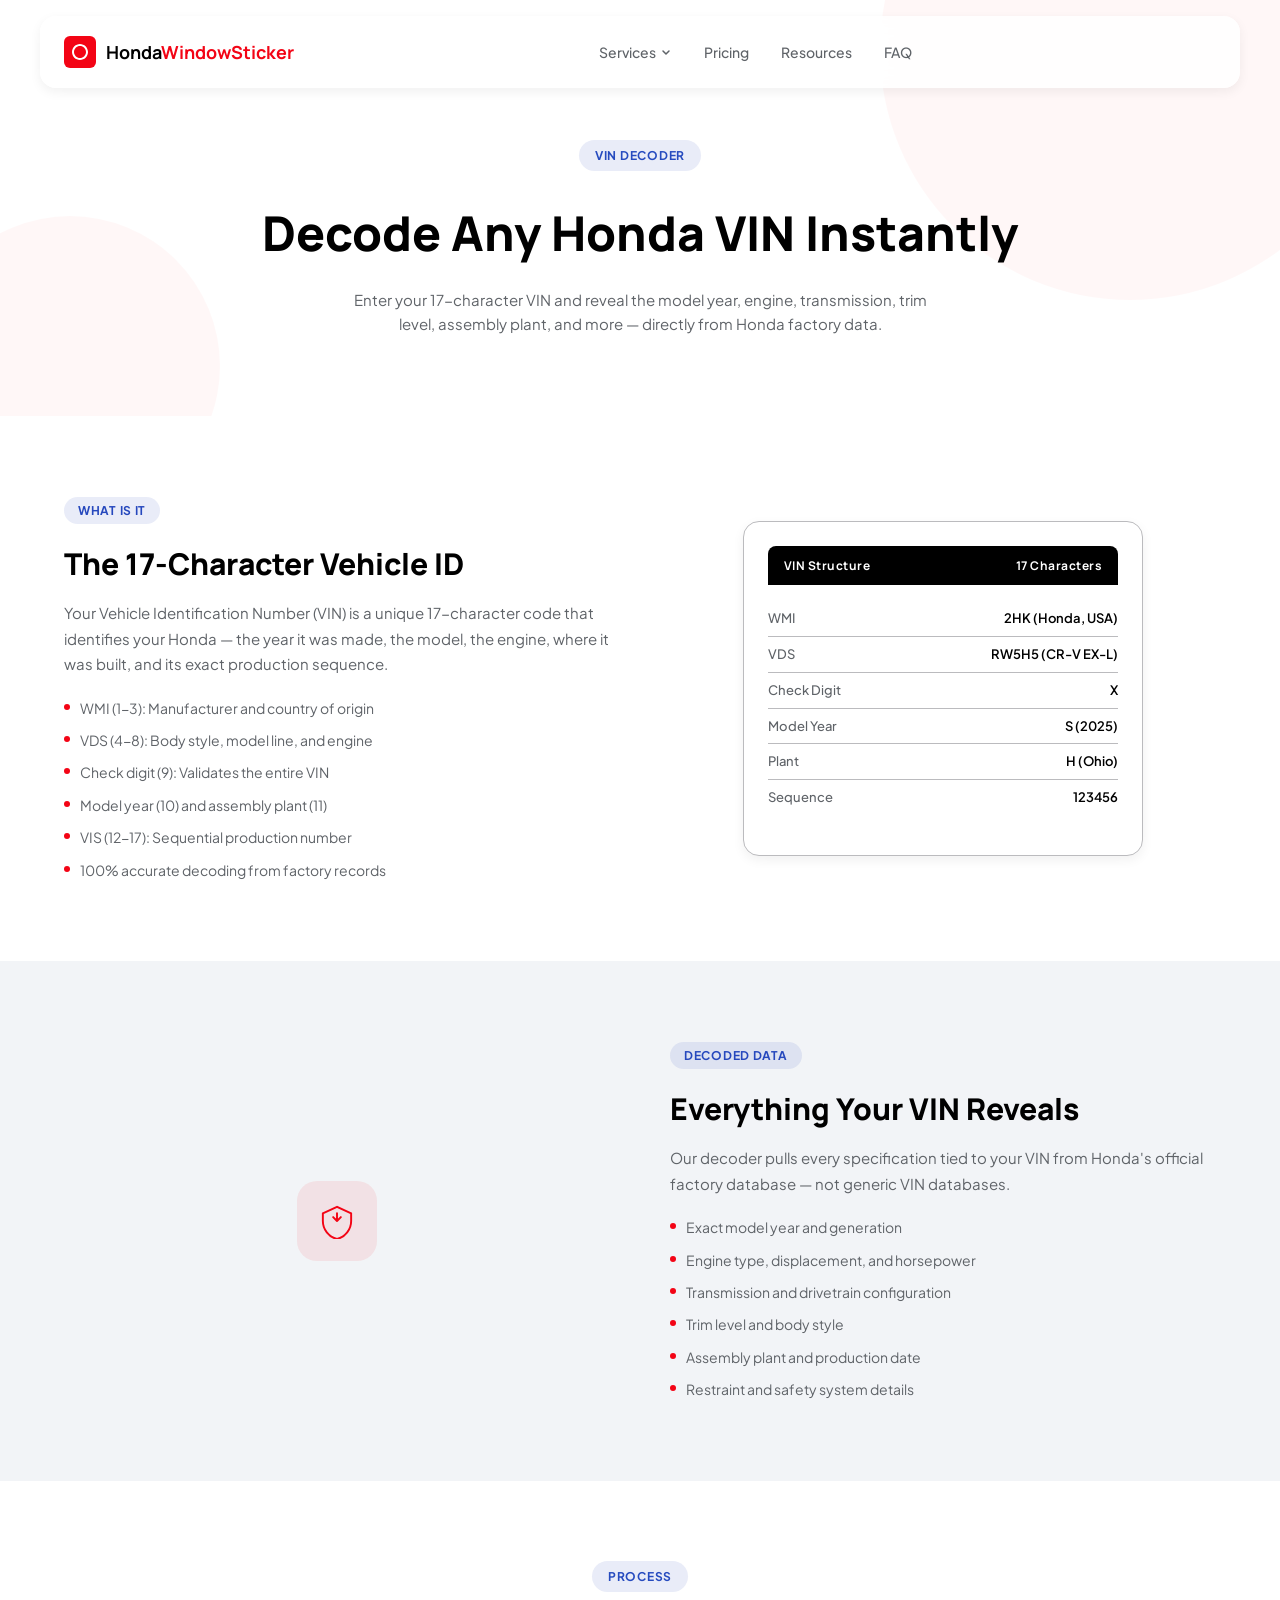
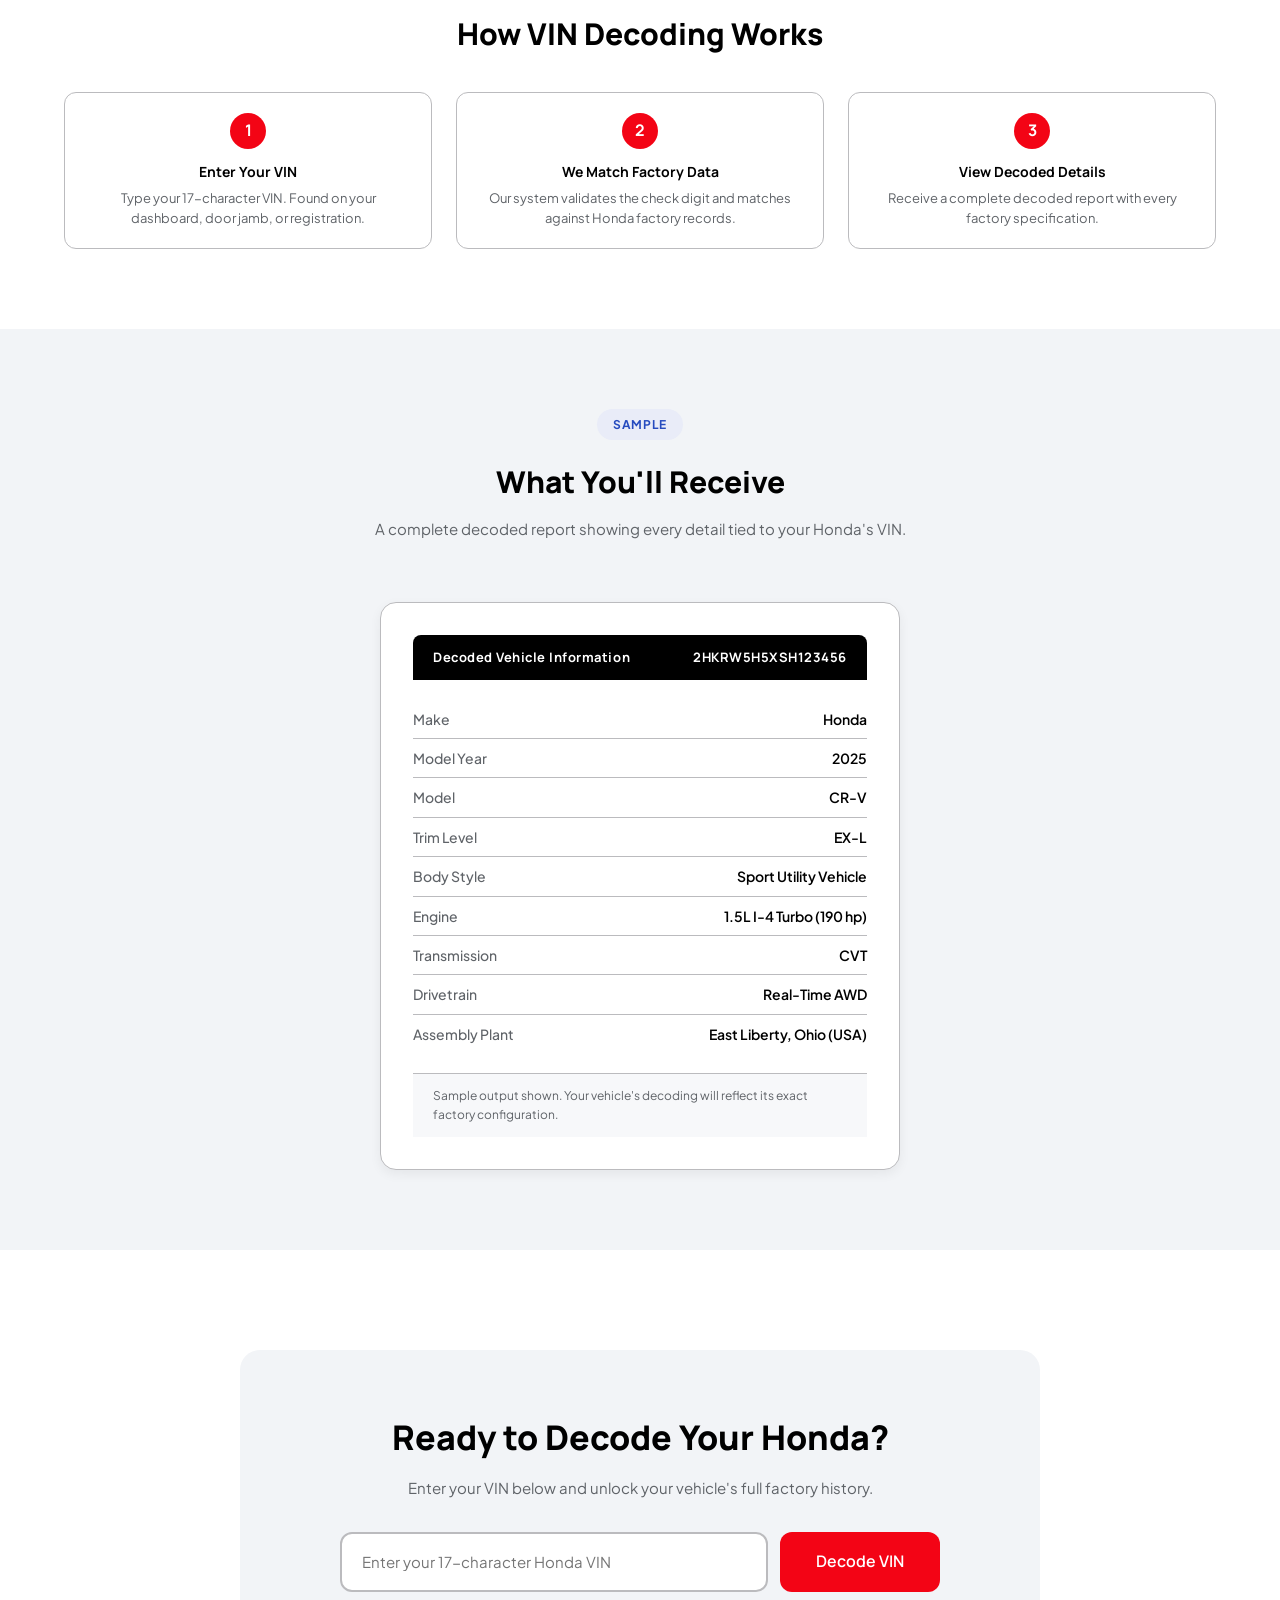
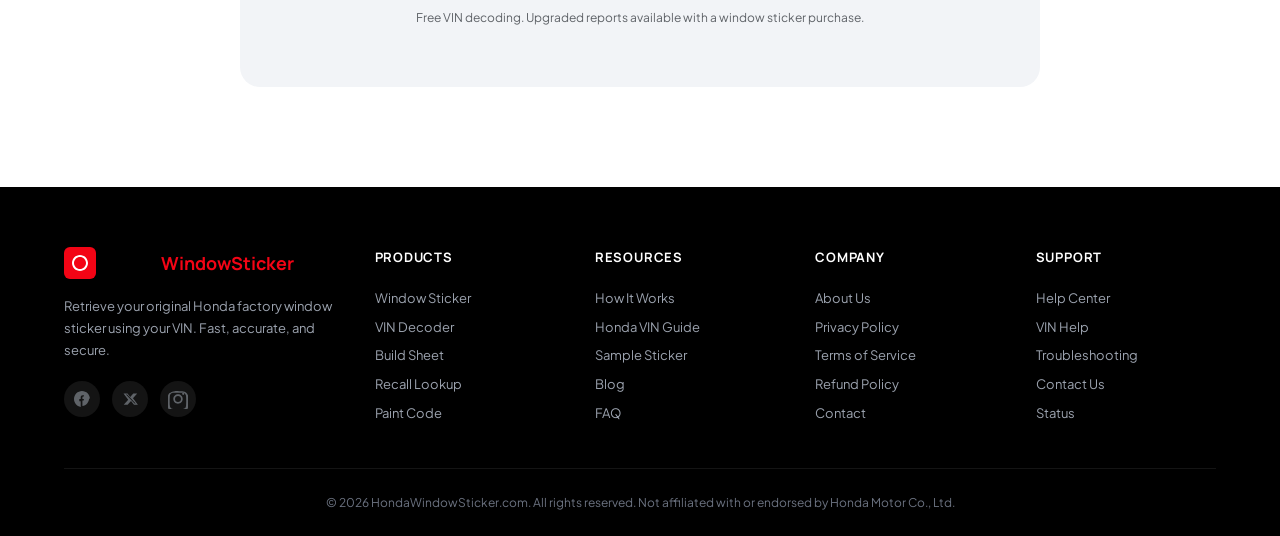
==== vin-decoder.html @ 8fd3f022 "add new page" ====
<!DOCTYPE html>
<html lang="en">
<head>
  <meta charset="UTF-8">
  <meta name="viewport" content="width=device-width, initial-scale=1.0">
  <title>Honda VIN Decoder - Decode Any Honda VIN Instantly</title>
  <meta name="description" content="Free Honda VIN decoder. Enter your 17-character VIN to reveal model year, engine, transmission, trim, assembly plant, and more.">
  <link rel="preconnect" href="https://fonts.googleapis.com">
  <link rel="preconnect" href="https://fonts.gstatic.com" crossorigin>
  <link href="https://fonts.googleapis.com/css2?family=Manrope:wght@500;600;700;800&family=Plus+Jakarta+Sans:wght@400;500;600;700&display=swap" rel="stylesheet">
  <link rel="stylesheet" href="css/styles.css">
  <style>
    .page-hero { padding:140px 0 80px; background:var(--bg); text-align:center; position:relative; overflow:hidden }
    .page-hero__bg { position:absolute; inset:0; pointer-events:none }
    .page-hero__bg span { position:absolute; border-radius:50%; opacity:.03; background:var(--primary) }
    .page-hero__bg span:nth-child(1) { width:500px; height:500px; top:-200px; right:-100px }
    .page-hero__bg span:nth-child(2) { width:300px; height:300px; bottom:-100px; left:-80px }
    .page-hero__title { font-family:var(--font-heading); font-size:clamp(30px,4vw,48px); font-weight:800; color:var(--text); margin-bottom:16px }
    .page-hero__desc { font-size:clamp(15px,1.1vw,17px); color:var(--text-secondary); max-width:600px; margin:0 auto }
    .detail { padding:80px 0 }
    .detail:nth-child(even) { background:var(--bg-alt) }
    .detail__grid { display:grid; grid-template-columns:1fr 1fr; gap:60px; align-items:center }
    .detail__content { order:0 }
    .detail__visual { order:1; display:flex; justify-content:center; align-items:center }
    .detail:nth-child(even) .detail__content { order:1 }
    .detail:nth-child(even) .detail__visual { order:0 }
    .detail__tag { display:inline-block; font-size:12px; font-weight:700; letter-spacing:.06em; text-transform:uppercase; color:var(--accent); background:rgba(38,72,189,.1); padding:4px 14px; border-radius:100px; margin-bottom:16px }
    .detail__title { font-family:var(--font-heading); font-size:clamp(22px,2.5vw,30px); font-weight:800; color:var(--text); margin-bottom:12px }
    .detail__desc { font-size:15px; color:var(--text-secondary); line-height:1.7; margin-bottom:20px }
    .detail__features { list-style:none; padding:0; display:flex; flex-direction:column; gap:10px }
    .detail__features li { display:flex; align-items:flex-start; gap:10px; font-size:14px; color:var(--text-secondary) }
    .detail__features li::before { content:''; width:6px; height:6px; background:var(--primary); border-radius:50%; flex-shrink:0; margin-top:7px }
    .detail__icon-wrap { width:80px; height:80px; display:flex; align-items:center; justify-content:center; background:rgba(243,4,21,.08); border-radius:20px }
    .detail-card { background:#fff; border:1px solid var(--border); border-radius:var(--radius-lg); padding:24px; max-width:400px; width:100%; box-shadow:var(--shadow-md) }
    .detail-card__header { background:var(--text); color:#fff; padding:10px 16px; display:flex; justify-content:space-between; font-size:12px; font-weight:700; font-family:var(--font-heading); border-radius:8px 8px 0 0; letter-spacing:.04em }
    .detail-card__body { padding:16px 0 }
    .detail-card__row { display:flex; justify-content:space-between; padding:7px 0; border-bottom:1px solid var(--border); font-size:13px }
    .detail-card__row:last-child { border-bottom:none }
    .detail-card__row span:first-child { color:var(--text-secondary); font-weight:500 }
    .detail-card__row span:last-child { font-weight:600; color:var(--text) }
    .detail-steps { display:flex; gap:24px; margin-top:24px }
    .detail-step { flex:1; text-align:center; padding:20px; background:var(--card); border:1px solid var(--border); border-radius:var(--radius-md) }
    .detail-step__num { width:36px; height:36px; display:flex; align-items:center; justify-content:center; background:var(--primary); color:#fff; font-family:var(--font-heading); font-size:16px; font-weight:700; border-radius:50%; margin:0 auto 12px }
    .detail-step__title { font-family:var(--font-heading); font-size:14px; font-weight:700; color:var(--text); margin-bottom:6px }
    .detail-step__desc { font-size:13px; color:var(--text-secondary); line-height:1.5 }
    .sample-section { padding:80px 0; background:var(--bg-alt); text-align:center }
    .sample-card { display:inline-block; background:#fff; border:1px solid var(--border); border-radius:var(--radius-lg); padding:32px; max-width:520px; width:100%; text-align:left; box-shadow:var(--shadow-md) }
    .sample-card__header { background:var(--text); color:#fff; padding:12px 20px; display:flex; justify-content:space-between; font-size:13px; font-weight:700; font-family:var(--font-heading); border-radius:8px 8px 0 0; letter-spacing:.04em }
    .sample-card__body { padding:20px 0 }
    .sample-card__row { display:flex; justify-content:space-between; padding:8px 0; border-bottom:1px solid var(--border); font-size:14px }
    .sample-card__row:last-child { border-bottom:none }
    .sample-card__row span:first-child { color:var(--text-secondary); font-weight:500 }
    .sample-card__row span:last-child { font-weight:600; color:var(--text) }
    .sample-card__note { padding:12px 20px; background:#F7F8FA; border-top:1px solid var(--border); font-size:12px; color:var(--text-secondary); text-align:left }
    @media (max-width:768px) {
      .detail__grid { grid-template-columns:1fr; gap:32px }
      .detail:nth-child(even) .detail__content { order:0 }
      .detail:nth-child(even) .detail__visual { order:0 }
      .detail__visual { order:-1 }
      .detail:nth-child(even) .detail__visual { order:-1 }
      .detail-steps { flex-direction:column; gap:12px }
    }
  </style>
</head>
<body>

  <!-- NAVIGATION -->
  <nav class="nav" id="nav">
    <div class="nav__container">
      <a href="index.html" class="nav__logo">
        <svg class="nav__logo-icon" viewBox="0 0 32 32" fill="none">
          <rect width="32" height="32" rx="6" fill="#F30415"/>
          <path d="M16 8c-4.4 0-8 3.6-8 8s3.6 8 8 8 8-3.6 8-8-3.6-8-8-8zm0 14c-3.3 0-6-2.7-6-6s2.7-6 6-6 6 2.7 6 6-2.7 6-6 6z" fill="#fff"/>
          <path d="M16 11l-2 5h4l-2 5" stroke="#F30415" stroke-width="1.5" stroke-linecap="round" stroke-linejoin="round" fill="none"/>
        </svg>
        <span class="nav__logo-text">Honda<span class="nav__logo-accent">WindowSticker</span></span>
      </a>
      <div class="nav__menu" id="navMenu">
        <div class="nav__dropdown">
          <a href="#" class="nav__link nav__link--dropdown" id="servicesToggle">
            Services
            <svg width="12" height="12" viewBox="0 0 12 12" fill="none"><path d="M3 5l3 3 3-3" stroke="currentColor" stroke-width="1.5" stroke-linecap="round" stroke-linejoin="round"/></svg>
          </a>
          <div class="nav__mega" id="navMega">
            <div class="nav__mega-grid">
              <a href="window-sticker.html" class="nav__mega-item" data-service>
                <div class="nav__mega-icon">
                  <svg width="22" height="22" viewBox="0 0 28 28" fill="none"><rect x="3" y="4" width="22" height="20" rx="2" stroke="#F30415" stroke-width="1.5"/><path d="M3 10h22M9 4v6M19 4v6" stroke="#F30415" stroke-width="1.5"/></svg>
                </div>
                <div class="nav__mega-text">
                  <span class="nav__mega-title">Window Sticker</span>
                  <span class="nav__mega-desc">Retrieve original factory window sticker</span>
                </div>
              </a>
              <a href="vin-decoder.html" class="nav__mega-item" data-service>
                <div class="nav__mega-icon">
                  <svg width="22" height="22" viewBox="0 0 28 28" fill="none"><path d="M14 3L3 8v6c0 6.5 4.5 12.5 11 14 6.5-1.5 11-7.5 11-14V8L14 3z" stroke="#F30415" stroke-width="1.5" fill="none"/><path d="M14 14l-3-3m3 3l3-3m-3 3v-6" stroke="#F30415" stroke-width="1.5" stroke-linecap="round"/></svg>
                </div>
                <div class="nav__mega-text">
                  <span class="nav__mega-title">VIN Decoder</span>
                  <span class="nav__mega-desc">Decode any Honda VIN instantly</span>
                </div>
              </a>
              <a href="index.html#services" class="nav__mega-item" data-service>
                <div class="nav__mega-icon">
                  <svg width="22" height="22" viewBox="0 0 28 28" fill="none"><path d="M5 7h18v14H5V7z" stroke="#F30415" stroke-width="1.5" fill="none"/><path d="M5 11h18M9 7v4M19 7v4" stroke="#F30415" stroke-width="1.5"/></svg>
                </div>
                <div class="nav__mega-text">
                  <span class="nav__mega-title">Build Sheet</span>
                  <span class="nav__mega-desc">Complete factory build sheet data</span>
                </div>
              </a>
              <a href="index.html#services" class="nav__mega-item" data-service>
                <div class="nav__mega-icon">
                  <svg width="22" height="22" viewBox="0 0 28 28" fill="none"><circle cx="14" cy="14" r="11" stroke="#F30415" stroke-width="1.5" fill="none"/><path d="M14 8v6l4 4" stroke="#F30415" stroke-width="1.5" stroke-linecap="round"/></svg>
                </div>
                <div class="nav__mega-text">
                  <span class="nav__mega-title">Recall Lookup</span>
                  <span class="nav__mega-desc">Check open recalls by VIN</span>
                </div>
              </a>
              <a href="index.html#services" class="nav__mega-item" data-service>
                <div class="nav__mega-icon">
                  <svg width="22" height="22" viewBox="0 0 28 28" fill="none"><circle cx="14" cy="14" r="10" stroke="#F30415" stroke-width="1.5" fill="none"/><path d="M14 10v4l3 1.5" stroke="#F30415" stroke-width="1.5" stroke-linecap="round"/></svg>
                </div>
                <div class="nav__mega-text">
                  <span class="nav__mega-title">Paint Code</span>
                  <span class="nav__mega-desc">Find exact factory paint code</span>
                </div>
              </a>
              <a href="index.html#services" class="nav__mega-item" data-service>
                <div class="nav__mega-icon">
                  <svg width="22" height="22" viewBox="0 0 28 28" fill="none"><path d="M4 8h20v14H4V8z" stroke="#F30415" stroke-width="1.5" fill="none"/><circle cx="14" cy="15" r="3" stroke="#F30415" stroke-width="1.5" fill="none"/></svg>
                </div>
                <div class="nav__mega-text">
                  <span class="nav__mega-title">Factory Options</span>
                  <span class="nav__mega-desc">Every installed option listed</span>
                </div>
              </a>
            </div>
          </div>
        </div>
        <a href="index.html#pricing" class="nav__link">Pricing</a>
        <a href="index.html#resources" class="nav__link">Resources</a>
        <a href="index.html#faq" class="nav__link">FAQ</a>
      </div>
      <div class="nav__actions">
        <button class="nav__hamburger" id="hamburger" aria-label="Menu">
          <span></span><span></span><span></span>
        </button>
      </div>
    </div>
  </nav>

  <!-- PAGE HERO -->
  <section class="page-hero">
    <div class="page-hero__bg">
      <span></span><span></span>
    </div>
    <div class="container fade-up">
      <span class="hero__badge" style="background:#E9ECF8;color:#264BBF">VIN Decoder</span>
      <h1 class="page-hero__title">Decode Any Honda VIN Instantly</h1>
      <p class="page-hero__desc">Enter your 17-character VIN and reveal the model year, engine, transmission, trim level, assembly plant, and more — directly from Honda factory data.</p>
    </div>
  </section>

  <!-- WHAT IS A VIN -->
  <section class="detail" id="about">
    <div class="container">
      <div class="detail__grid fade-up">
        <div class="detail__content">
          <span class="detail__tag">What Is It</span>
          <h2 class="detail__title">The 17-Character Vehicle ID</h2>
          <p class="detail__desc">Your Vehicle Identification Number (VIN) is a unique 17-character code that identifies your Honda — the year it was made, the model, the engine, where it was built, and its exact production sequence.</p>
          <ul class="detail__features">
            <li>WMI (1-3): Manufacturer and country of origin</li>
            <li>VDS (4-8): Body style, model line, and engine</li>
            <li>Check digit (9): Validates the entire VIN</li>
            <li>Model year (10) and assembly plant (11)</li>
            <li>VIS (12-17): Sequential production number</li>
            <li>100% accurate decoding from factory records</li>
          </ul>
        </div>
        <div class="detail__visual">
          <div class="detail-card">
            <div class="detail-card__header">
              <span>VIN Structure</span>
              <span>17 Characters</span>
            </div>
            <div class="detail-card__body">
              <div class="detail-card__row"><span>WMI</span><span>2HK (Honda, USA)</span></div>
              <div class="detail-card__row"><span>VDS</span><span>RW5H5 (CR-V EX-L)</span></div>
              <div class="detail-card__row"><span>Check Digit</span><span>X</span></div>
              <div class="detail-card__row"><span>Model Year</span><span>S (2025)</span></div>
              <div class="detail-card__row"><span>Plant</span><span>H (Ohio)</span></div>
              <div class="detail-card__row"><span>Sequence</span><span>123456</span></div>
            </div>
          </div>
        </div>
      </div>
    </div>
  </section>

  <!-- DECODED DATA -->
  <section class="detail" id="decoded">
    <div class="container">
      <div class="detail__grid fade-up">
        <div class="detail__content">
          <span class="detail__tag">Decoded Data</span>
          <h2 class="detail__title">Everything Your VIN Reveals</h2>
          <p class="detail__desc">Our decoder pulls every specification tied to your VIN from Honda's official factory database — not generic VIN databases.</p>
          <ul class="detail__features">
            <li>Exact model year and generation</li>
            <li>Engine type, displacement, and horsepower</li>
            <li>Transmission and drivetrain configuration</li>
            <li>Trim level and body style</li>
            <li>Assembly plant and production date</li>
            <li>Restraint and safety system details</li>
          </ul>
        </div>
        <div class="detail__visual">
          <div class="detail__icon-wrap">
            <svg width="36" height="36" viewBox="0 0 28 28" fill="none"><path d="M14 3L3 8v6c0 6.5 4.5 12.5 11 14 6.5-1.5 11-7.5 11-14V8L14 3z" stroke="#F30415" stroke-width="1.5" fill="none"/><path d="M14 14l-3-3m3 3l3-3m-3 3v-6" stroke="#F30415" stroke-width="1.5" stroke-linecap="round"/></svg>
          </div>
        </div>
      </div>
    </div>
  </section>

  <!-- STEPS -->
  <section class="detail" id="how-it-works">
    <div class="container">
      <div class="section__header fade-up" style="margin-bottom:40px">
        <span class="hero__badge" style="background:#E9ECF8;color:#264BBF">Process</span>
        <h2 class="section__title" style="font-size:clamp(22px,2.5vw,30px)">How VIN Decoding Works</h2>
      </div>
      <div class="detail-steps fade-up">
        <div class="detail-step">
          <div class="detail-step__num">1</div>
          <div class="detail-step__title">Enter Your VIN</div>
          <div class="detail-step__desc">Type your 17-character VIN. Found on your dashboard, door jamb, or registration.</div>
        </div>
        <div class="detail-step">
          <div class="detail-step__num">2</div>
          <div class="detail-step__title">We Match Factory Data</div>
          <div class="detail-step__desc">Our system validates the check digit and matches against Honda factory records.</div>
        </div>
        <div class="detail-step">
          <div class="detail-step__num">3</div>
          <div class="detail-step__title">View Decoded Details</div>
          <div class="detail-step__desc">Receive a complete decoded report with every factory specification.</div>
        </div>
      </div>
    </div>
  </section>

  <!-- SAMPLE RESULT -->
  <section class="sample-section" id="sample">
    <div class="container">
      <div class="section__header fade-up">
        <span class="hero__badge" style="background:#E9ECF8;color:#264BBF">Sample</span>
        <h2 class="section__title" style="font-size:clamp(22px,2.5vw,30px)">What You'll Receive</h2>
        <p class="section__desc">A complete decoded report showing every detail tied to your Honda's VIN.</p>
      </div>
      <div class="sample-card fade-up">
        <div class="sample-card__header">
          <span>Decoded Vehicle Information</span>
          <span>2HKRW5H5XSH123456</span>
        </div>
        <div class="sample-card__body">
          <div class="sample-card__row"><span>Make</span><span>Honda</span></div>
          <div class="sample-card__row"><span>Model Year</span><span>2025</span></div>
          <div class="sample-card__row"><span>Model</span><span>CR-V</span></div>
          <div class="sample-card__row"><span>Trim Level</span><span>EX-L</span></div>
          <div class="sample-card__row"><span>Body Style</span><span>Sport Utility Vehicle</span></div>
          <div class="sample-card__row"><span>Engine</span><span>1.5L I-4 Turbo (190 hp)</span></div>
          <div class="sample-card__row"><span>Transmission</span><span>CVT</span></div>
          <div class="sample-card__row"><span>Drivetrain</span><span>Real-Time AWD</span></div>
          <div class="sample-card__row"><span>Assembly Plant</span><span>East Liberty, Ohio (USA)</span></div>
        </div>
        <div class="sample-card__note">Sample output shown. Your vehicle's decoding will reflect its exact factory configuration.</div>
      </div>
    </div>
  </section>

  <!-- CTA -->
  <section class="cta section">
    <div class="container">
      <div class="cta__card fade-up">
        <h2 class="cta__title">Ready to Decode Your Honda?</h2>
        <p class="cta__desc">Enter your VIN below and unlock your vehicle's full factory history.</p>
        <div class="cta__search">
          <input type="text" class="cta__input" placeholder="Enter your 17-character Honda VIN" maxlength="17">
          <button class="btn btn--primary btn--lg cta__btn">Decode VIN</button>
        </div>
        <p class="cta__fineprint">Free VIN decoding. Upgraded reports available with a window sticker purchase.</p>
      </div>
    </div>
  </section>

  <!-- FOOTER -->
  <footer class="footer">
    <div class="container">
      <div class="footer__grid">
        <div class="footer__col footer__col--brand">
          <a href="index.html" class="nav__logo" style="margin-bottom:1rem">
            <svg class="nav__logo-icon" viewBox="0 0 32 32" fill="none">
              <rect width="32" height="32" rx="6" fill="#F30415"/>
              <path d="M16 8c-4.4 0-8 3.6-8 8s3.6 8 8 8 8-3.6 8-8-3.6-8-8-8zm0 14c-3.3 0-6-2.7-6-6s2.7-6 6-6 6 2.7 6 6-2.7 6-6 6z" fill="#fff"/>
              <path d="M16 11l-2 5h4l-2 5" stroke="#F30415" stroke-width="1.5" stroke-linecap="round" stroke-linejoin="round" fill="none"/>
            </svg>
            <span class="nav__logo-text">Honda<span class="nav__logo-accent">WindowSticker</span></span>
          </a>
          <p class="footer__desc">Retrieve your original Honda factory window sticker using your VIN. Fast, accurate, and secure.</p>
          <div class="footer__social">
            <a href="#" aria-label="Facebook"><svg width="20" height="20" viewBox="0 0 20 20" fill="#5F6368"><path d="M18 10c0-4.4-3.6-8-8-8s-8 3.6-8 8c0 4 2.9 7.3 6.7 7.9v-5.6H7.3V10h1.4V8.3c0-1.4.8-2.1 2-2.1.6 0 1.2.1 1.2.1v1.3h-.7c-.6 0-.8.4-.8.9V10h1.5l-.2 1.5h-1.3v5.6c3.8-.6 6.7-3.9 6.7-7.9z"/></svg></a>
            <a href="#" aria-label="Twitter"><svg width="20" height="20" viewBox="0 0 20 20" fill="#5F6368"><path d="M15.3 4.5h1.9l-4.2 4.8 4.9 6.5h-3.9l-3-3.9-3.4 3.9H3.7l4.5-5.1-4.7-6.2h4l2.7 3.6 3.1-3.6zm-.7 10.1h1.1L7.1 5.6H5.9l8.7 9z"/></svg></a>
            <a href="#" aria-label="Instagram"><svg width="20" height="20" viewBox="0 0 20 20" fill="#5F6368"><path d="M10 2.2c2.7 0 3.1 0 4.1.1 1.1.1 1.8.2 2.5.5.7.3 1.3.7 1.9 1.3.6.6 1 1.2 1.3 1.9.3.6.5 1.4.5 2.5.1 1.1.1 1.4.1 4.1s0 3.1-.1 4.1c-.1 1.1-.2 1.8-.5 2.5-.3.7-.7 1.3-1.3 1.9-.6.6-1.2 1-1.9 1.3-.6.3-1.4.5-2.5.5-1.1.1-1.4.1-4.1.1s-3.1 0-4.1-.1c-1.1-.1-1.8-.2-2.5-.5-.7-.3-1.3-.7-1.9-1.3-.6-.6-1-1.2-1.3-1.9-.3-.6-.5-1.4-.5-2.5-.1-1.1-.1-1.4-.1-4.1s0-3.1.1-4.1c.1-1.1.2-1.8.5-2.5.3-.7.7-1.3 1.3-1.9C3 3.4 3.6 3 4.3 2.7c.6-.3 1.4-.5 2.5-.5 1-.1 1.4-.1 4.1-.1h.1zM10 3.7c-2.7 0-3 0-4.1.1-.9 0-1.5.2-1.8.3-.5.2-.8.4-1.2.7-.4.4-.6.7-.8 1.2-.1.4-.3 1-.3 1.8 0 1.1-.1 1.4-.1 4.1s0 3 .1 4.1c0 .9.2 1.5.3 1.8.2.5.4.8.7 1.2.4.4.7.6 1.2.8.4.1 1 .3 1.8.3 1.1 0 1.4.1 4.1.1s3 0 4.1-.1c.9 0 1.5-.2 1.8-.3.5-.2.8-.4 1.2-.7.4-.4.6-.7.8-1.2.1-.4.3-1 .3-1.8 0-1.1.1-1.4.1-4.1s0-3-.1-4.1c0-.9-.2-1.5-.3-1.8-.2-.5-.4-.8-.7-1.2-.4-.4-.7-.6-1.2-.8-.4-.1-1-.3-1.8-.3-1.1 0-1.4-.1-4.1-.1z"/><path d="M10 5.3c-2.6 0-4.7 2.1-4.7 4.7s2.1 4.7 4.7 4.7 4.7-2.1 4.7-4.7-2.1-4.7-4.7-4.7zm0 7.7c-1.7 0-3-1.3-3-3s1.3-3 3-3 3 1.3 3 3-1.3 3-3 3z"/><circle cx="15.2" cy="4.8" r="1.1"/></svg></a>
          </div>
        </div>
        <div class="footer__col">
          <h4 class="footer__heading">Products</h4>
          <a href="window-sticker.html" class="footer__link">Window Sticker</a>
          <a href="vin-decoder.html" class="footer__link">VIN Decoder</a>
          <a href="index.html#services" class="footer__link">Build Sheet</a>
          <a href="index.html#services" class="footer__link">Recall Lookup</a>
          <a href="index.html#services" class="footer__link">Paint Code</a>
        </div>
        <div class="footer__col">
          <h4 class="footer__heading">Resources</h4>
          <a href="index.html#how" class="footer__link">How It Works</a>
          <a href="#" class="footer__link">Honda VIN Guide</a>
          <a href="index.html#preview" class="footer__link">Sample Sticker</a>
          <a href="index.html#resources" class="footer__link">Blog</a>
          <a href="index.html#faq" class="footer__link">FAQ</a>
        </div>
        <div class="footer__col">
          <h4 class="footer__heading">Company</h4>
          <a href="#" class="footer__link">About Us</a>
          <a href="#" class="footer__link">Privacy Policy</a>
          <a href="#" class="footer__link">Terms of Service</a>
          <a href="#" class="footer__link">Refund Policy</a>
          <a href="#" class="footer__link">Contact</a>
        </div>
        <div class="footer__col">
          <h4 class="footer__heading">Support</h4>
          <a href="#" class="footer__link">Help Center</a>
          <a href="#" class="footer__link">VIN Help</a>
          <a href="#" class="footer__link">Troubleshooting</a>
          <a href="#" class="footer__link">Contact Us</a>
          <a href="#" class="footer__link">Status</a>
        </div>
      </div>
      <div class="footer__bottom">
        <p>&copy; 2026 HondaWindowSticker.com. All rights reserved. Not affiliated with or endorsed by Honda Motor Co., Ltd.</p>
      </div>
    </div>
  </footer>

  <script src="js/scripts.js"></script>
</body>
</html>
---- css/styles.css ----
/* ============================================
   HONDA WINDOW STICKER - Design System
   ============================================ */

/* ----- RESET ----- */
*, *::before, *::after { box-sizing:border-box; margin:0; padding:0 }
html { scroll-behavior:smooth; -webkit-text-size-adjust:100% }
body { font-family:'Plus Jakarta Sans',system-ui,-apple-system,sans-serif; color:var(--text); background:#fff; line-height:1.6; overflow-x:hidden }
img { max-width:100%; display:block }
a { text-decoration:none; color:inherit }
button { border:none; background:none; cursor:pointer; font:inherit }
input { font:inherit; border:none; outline:none }
ul { list-style:none }

/* ----- VARIABLES ----- */
:root {
  --bg:#FFFFFF;
  --bg-soft:#F7F8FA;
  --bg-alt:#F2F4F7;
  --card:#FFFFFF;
  --primary:#F30415;
  --primary-hover:#D00312;
  --accent:#2648BD;
  --accent-hover:#1D3A99;
  --text:#000000;
  --text-secondary:#5F6368;
  --border:#BBBBBE;
  --shadow-sm:0 1px 3px rgba(0,0,0,.04);
  --shadow-md:0 4px 12px rgba(0,0,0,.06);
  --shadow-lg:0 8px 30px rgba(0,0,0,.08);
  --radius-sm:8px;
  --radius-md:12px;
  --radius-lg:16px;
  --radius-xl:20px;
  --font-heading:'Manrope',system-ui,sans-serif;
  --font-body:'Plus Jakarta Sans',system-ui,sans-serif;
  --container:1200px;
  --nav-height:72px;
  --transition:all .3s cubic-bezier(.4,0,.2,1);
}

/* ----- UTILITY ----- */
.container { width:100%; max-width:var(--container); margin:0 auto; padding:0 24px }
.section { padding:100px 0 }
.section--alt { background:var(--bg-alt) }
.section__header { text-align:center; max-width:680px; margin:0 auto 60px }
.section__tag { display:inline-block; font-size:13px; font-weight:700; letter-spacing:.08em; text-transform:uppercase; color:var(--primary); margin-bottom:16px; font-family:var(--font-heading) }
.section__title { font-family:var(--font-heading); font-size:clamp(28px,4vw,42px); font-weight:800; line-height:1.2; color:var(--text); margin-bottom:16px }
.section__desc { font-size:clamp(15px,1.1vw,17px); color:var(--text-secondary); line-height:1.7 }
.fade-up { opacity:0; transform:translateY(30px); transition:opacity .7s ease,transform .7s ease }
.fade-up.visible { opacity:1; transform:translateY(0) }

/* ----- BUTTONS ----- */
.btn { display:inline-flex; align-items:center; justify-content:center; gap:8px; font-family:var(--font-heading); font-weight:600; border-radius:var(--radius-md); transition:var(--transition); cursor:pointer; white-space:nowrap }
.btn--primary { background:var(--primary); color:#fff }
.btn--primary:hover { background:var(--primary-hover); transform:translateY(-1px); box-shadow:0 8px 24px rgba(243,4,21,.3) }
.btn--sm { padding:10px 20px; font-size:14px }
.btn--md { padding:14px 28px; font-size:15px }
.btn--lg { padding:16px 36px; font-size:16px }

/* ============================================
   NAVIGATION
   ============================================ */
.nav { position:fixed; top:16px; left:50%; transform:translateX(-50%); z-index:1000; width:calc(100% - 32px); max-width:var(--container); background:rgba(255,255,255,.85); backdrop-filter:blur(16px); -webkit-backdrop-filter:blur(16px); border-radius:var(--radius-lg); box-shadow:var(--shadow-md); transition:var(--transition) }
.nav--scrolled { box-shadow:var(--shadow-lg) }
.nav__container { display:flex; align-items:center; justify-content:space-between; padding:0 24px; height:var(--nav-height) }
.nav__logo { display:flex; align-items:center; gap:10px }
.nav__logo-icon { width:32px; height:32px; flex-shrink:0 }
.nav__logo-text { font-family:var(--font-heading); font-size:18px; font-weight:700; color:var(--text) }
.nav__logo-accent { color:var(--primary) }
.nav__menu { display:flex; align-items:center; gap:32px }
.nav__link { font-size:14px; font-weight:500; color:var(--text-secondary); transition:var(--transition); position:relative }
.nav__link::after { content:''; position:absolute; bottom:-4px; left:0; width:0; height:2px; background:var(--primary); transition:var(--transition); border-radius:1px }
.nav__link:hover { color:var(--text) }
.nav__link:hover::after { width:100% }
.nav__actions { display:flex; align-items:center; gap:12px }
.nav__cta { border-radius:var(--radius-sm) }
.nav__hamburger { display:none; flex-direction:column; gap:5px; padding:4px; width:32px; height:32px; align-items:center; justify-content:center }
.nav__hamburger span { display:block; width:22px; height:2px; background:var(--text); border-radius:2px; transition:var(--transition) }
.nav__hamburger.active span:nth-child(1) { transform:rotate(45deg) translate(5px,5px) }
.nav__hamburger.active span:nth-child(2) { opacity:0 }
.nav__hamburger.active span:nth-child(3) { transform:rotate(-45deg) translate(5px,-5px) }

/* ----- MEGA MENU ----- */
.nav__dropdown { position:relative }
.nav__link--dropdown { display:inline-flex; align-items:center; gap:4px; cursor:pointer }
.nav__link--dropdown svg { transition:transform .3s ease }
.nav__dropdown:hover .nav__link--dropdown svg { transform:rotate(180deg) }
.nav__mega { position:absolute; top:calc(100% + 12px); left:50%; transform:translateX(-50%) translateY(8px); background:#fff; border-radius:var(--radius-lg); box-shadow:0 20px 60px rgba(0,0,0,.12); padding:20px; min-width:560px; opacity:0; visibility:hidden; transition:all .25s ease; border:1px solid var(--border); z-index:100 }
.nav__dropdown:hover .nav__mega { opacity:1; visibility:visible; transform:translateX(-50%) translateY(0) }
.nav__mega::before { content:''; position:absolute; top:-6px; left:50%; transform:translateX(-50%) rotate(45deg); width:12px; height:12px; background:#fff; border-left:1px solid var(--border); border-top:1px solid var(--border); border-radius:2px }
.nav__mega-grid { display:grid; grid-template-columns:1fr 1fr; gap:4px }
.nav__mega-item { display:flex; align-items:center; gap:12px; padding:10px 12px; border-radius:var(--radius-sm); transition:var(--transition); text-decoration:none }
.nav__mega-item:hover { background:rgba(38,72,189,.06) }
.nav__mega-item:hover .nav__mega-title { color:var(--accent) }
.nav__mega-icon { width:38px; height:38px; display:flex; align-items:center; justify-content:center; background:rgba(243,4,21,.08); border-radius:8px; flex-shrink:0; transition:var(--transition) }
.nav__mega-item:hover .nav__mega-icon { background:rgba(38,72,189,.12) }
.nav__mega-text { display:flex; flex-direction:column; min-width:0 }
.nav__mega-title { font-family:var(--font-heading); font-size:14px; font-weight:600; color:var(--text); transition:var(--transition) }
.nav__mega-desc { font-size:12px; color:var(--text-secondary); line-height:1.3; margin-top:1px }

/* ============================================
   HERO
   ============================================ */
.hero { min-height:100vh; display:flex; align-items:center; position:relative; overflow:hidden; padding-top:calc(var(--nav-height) + 40px); background:var(--bg) }
.hero__bg { position:absolute; inset:0; pointer-events:none; overflow:hidden }
.hero__shape { position:absolute; border-radius:50%; opacity:.03; background:var(--primary) }
.hero__shape--1 { width:600px; height:600px; top:-200px; right:-100px }
.hero__shape--2 { width:400px; height:400px; bottom:-100px; left:-100px }
.hero__shape--3 { width:200px; height:200px; top:40%; right:20% }
.hero__container { display:grid; grid-template-columns:1fr 1fr; gap:60px; align-items:center; position:relative; z-index:1 }
.hero__badge { display:inline-block; font-size:12px; font-weight:700; letter-spacing:.06em; text-transform:uppercase; color:#fff; background:var(--accent); padding:6px 16px; border-radius:100px; margin-bottom:24px }
.hero__title { font-family:var(--font-heading); font-size:clamp(32px,4.5vw,56px); font-weight:800; line-height:1.1; color:var(--text); margin-bottom:20px }
.hero__subtitle { font-size:clamp(15px,1.15vw,17px); color:var(--text-secondary); line-height:1.7; margin-bottom:32px; max-width:520px }
.hero__search { margin-bottom:32px }
.hero__search-input-wrap { display:flex; gap:0; background:var(--bg); border:2px solid var(--border); border-radius:var(--radius-md); padding:4px; transition:var(--transition); box-shadow:0 2px 8px rgba(0,0,0,.04) }
.hero__search-input-wrap:focus-within { border-color:var(--primary); box-shadow:0 0 0 4px rgba(243,4,21,.1) }
.hero__search-input { flex:1; padding:14px 16px; font-size:15px; background:transparent; color:var(--text); min-width:0; border:2px solid transparent; border-radius:var(--radius-sm); transition:var(--transition) }
.hero__search-input::placeholder { color:#9CA3AF }
.hero__search-btn { flex-shrink:0; border-radius:var(--radius-sm); margin:2px; padding:14px 28px }
.hero__sample { display:inline-block; font-size:14px; font-weight:500; color:var(--text-secondary); margin-top:16px; transition:var(--transition) }
.hero__sample:hover { color:var(--accent) }
.hero__trust { display:flex; gap:24px; flex-wrap:wrap }
.hero__trust-item { display:flex; align-items:center; gap:8px; font-size:13px; font-weight:500; color:var(--text-secondary) }
.hero__visual { display:flex; justify-content:center }
.hero__image-wrapper { position:relative; width:100%; max-width:560px }
.hero__car-glow { position:absolute; width:80%; height:60%; top:20%; left:10%; background:radial-gradient(ellipse,rgba(243,4,21,.06) 0%,transparent 70%); border-radius:50% }
.hero__car-img { width:100%; height:auto; border-radius:var(--radius-xl); position:relative; z-index:1; box-shadow:var(--shadow-lg) }
.hero__badge-float { position:absolute; background:rgba(255,255,255,.95); backdrop-filter:blur(8px); border-radius:var(--radius-sm); padding:8px 14px; box-shadow:var(--shadow-md); z-index:2; display:flex; flex-direction:column; align-items:center; line-height:1.3 }
.hero__badge-float strong { font-size:10px; font-weight:700; text-transform:uppercase; letter-spacing:.04em; color:var(--text-secondary); font-family:var(--font-heading) }
.hero__badge-float span { font-size:14px; font-weight:700; color:var(--text); font-family:var(--font-heading) }
.hero__badge-float--1 { top:10%; right:-8px }
.hero__badge-float--2 { top:40%; right:-20px }
.hero__badge-float--3 { top:70%; right:-8px }

/* ============================================
   SERVICES
   ============================================ */
.services__grid { display:grid; grid-template-columns:repeat(3,1fr); gap:24px }
.service-card { background:var(--card); border:1px solid var(--border); border-radius:var(--radius-lg); padding:32px; transition:var(--transition); cursor:default }
.service-card:hover { transform:translateY(-4px); box-shadow:var(--shadow-lg); border-color:transparent }
.service-card__icon { width:52px; height:52px; display:flex; align-items:center; justify-content:center; background:rgba(243,4,21,.06); border-radius:var(--radius-md); margin-bottom:20px; transition:var(--transition) }
.service-card:hover .service-card__icon { background:rgba(243,4,21,.1) }
.service-card__title { font-family:var(--font-heading); font-size:18px; font-weight:700; margin-bottom:10px; color:var(--text) }
.service-card__desc { font-size:14px; color:var(--text-secondary); line-height:1.6 }

/* ============================================
   HOW IT WORKS
   ============================================ */
.how__steps { display:flex; align-items:center; justify-content:center; gap:24px }
.how__step { text-align:center; flex:1; max-width:280px }
.how__step-number { width:48px; height:48px; display:flex; align-items:center; justify-content:center; background:var(--primary); color:#fff; font-family:var(--font-heading); font-size:20px; font-weight:700; border-radius:50%; margin:0 auto 20px }
.how__step-title { font-family:var(--font-heading); font-size:18px; font-weight:700; margin-bottom:10px; color:var(--text) }
.how__step-desc { font-size:14px; color:var(--text-secondary); line-height:1.6 }
.how__step-arrow { flex-shrink:0; display:flex; align-items:center }

/* ============================================
   PREVIEW
   ============================================ */
.preview__mockup { display:flex; justify-content:center }
.preview__laptop { position:relative; width:100%; max-width:720px; perspective:1200px }
.preview__screen { position:relative; background:#000; border-radius:12px 12px 0 0; padding:24px; aspect-ratio:16/10; overflow:hidden; box-shadow:0 20px 60px rgba(0,0,0,.15); border:2px solid #333; border-bottom:none }
.preview__sticker { background:#fff; border-radius:8px; padding:0; height:100%; overflow:hidden; position:relative }
.preview__sticker-header { background:var(--primary); color:#fff; padding:10px 16px; display:flex; justify-content:space-between; font-size:12px; font-weight:700; font-family:var(--font-heading); letter-spacing:.04em }
.preview__sticker-body { padding:16px }
.preview__row { display:flex; justify-content:space-between; padding:7px 0; border-bottom:1px solid var(--border); font-size:13px }
.preview__row:last-child { border-bottom:none }
.preview__row span:first-child { color:var(--text-secondary); font-weight:500 }
.preview__row span:last-child { font-weight:600; color:var(--text) }
.preview__base { width:105%; height:16px; background:#e0e0e0; border-radius:0 0 8px 8px; margin:0 auto; position:relative; left:-2.5% }
.preview__lid { width:102%; height:6px; background:#ccc; border-radius:2px 2px 0 0; margin:0 auto; position:relative; left:-1% }
.preview__hotspot { position:absolute; width:20px; height:20px; cursor:pointer; z-index:3 }
.preview__hotspot::after { content:attr(data-label); position:absolute; bottom:calc(100% + 8px); left:50%; transform:translateX(-50%); background:var(--text); color:#fff; font-size:12px; font-weight:500; padding:4px 10px; border-radius:6px; white-space:nowrap; opacity:0; transition:var(--transition); pointer-events:none }
.preview__hotspot:hover::after { opacity:1 }
.preview__hotspot--1 { top:12%; left:25% }
.preview__hotspot--2 { top:35%; left:55% }
.preview__hotspot--3 { top:58%; left:15% }
.preview__pulse { display:block; width:20px; height:20px; background:rgba(243,4,21,.3); border-radius:50%; position:relative; animation:pulse 2s infinite }
.preview__pulse::before { content:''; position:absolute; inset:4px; background:var(--primary); border-radius:50% }
@keyframes pulse { 0%{transform:scale(1);opacity:1} 100%{transform:scale(2.5);opacity:0} }

/* ============================================
   MODELS
   ============================================ */
.models__grid { display:grid; grid-template-columns:repeat(4,1fr); gap:20px }
.model-card { border-radius:var(--radius-lg); overflow:hidden; border:1px solid var(--border); transition:var(--transition); cursor:pointer; background:var(--card) }
.model-card:hover { transform:translateY(-4px); box-shadow:var(--shadow-lg) }
.model-card__img { aspect-ratio:16/10; display:flex; align-items:center; justify-content:center; transition:var(--transition); overflow:hidden }
.model-card:hover .model-card__img { transform:scale(1.05) }
.model-card__placeholder { font-family:var(--font-heading); font-weight:700; font-size:18px; color:var(--text-secondary) }
.model-card__name { padding:16px; font-family:var(--font-heading); font-weight:700; font-size:15px; text-align:center; color:var(--text) }

/* ============================================
   WHY CHOOSE US
   ============================================ */
.why__grid { display:grid; grid-template-columns:1fr 1fr; gap:60px; align-items:center }
.why__benefits { display:flex; flex-direction:column; gap:20px; margin-top:32px }
.why__benefit { display:flex; gap:16px; align-items:flex-start }
.why__benefit svg { flex-shrink:0; margin-top:2px }
.why__benefit h4 { font-family:var(--font-heading); font-size:15px; font-weight:700; color:var(--text); margin-bottom:4px }
.why__benefit p { font-size:14px; color:var(--text-secondary); line-height:1.6 }

/* ============================================
   REVIEWS
   ============================================ */
.reviews__grid { display:grid; grid-template-columns:repeat(3,1fr); gap:24px }
.review-card { background:var(--card); border:1px solid var(--border); border-radius:var(--radius-lg); padding:28px; transition:var(--transition) }
.review-card:hover { box-shadow:var(--shadow-md) }
.review-card__stars { display:flex; gap:2px; margin-bottom:16px }
.review-card__text { font-size:14px; color:var(--text-secondary); line-height:1.7; margin-bottom:20px; font-style:italic }
.review-card__author { display:flex; align-items:center; gap:12px }
.review-card__avatar { width:40px; height:40px; border-radius:50%; display:flex; align-items:center; justify-content:center; font-weight:700; font-size:14px; flex-shrink:0 }
.review-card__author div strong { display:block; font-size:14px; color:var(--text); font-family:var(--font-heading) }
.review-card__author div span { font-size:12px; color:var(--text-secondary) }

/* ============================================
   BLOG
   ============================================ */
.blog__grid { display:grid; grid-template-columns:repeat(3,1fr); gap:24px }
.blog-card { background:var(--card); border-radius:var(--radius-lg); overflow:hidden; border:1px solid var(--border); transition:var(--transition); cursor:pointer }
.blog-card:hover { transform:translateY(-4px); box-shadow:var(--shadow-lg) }
.blog-card__image { aspect-ratio:16/9; position:relative; overflow:hidden }
.blog-card__category { position:absolute; top:12px; left:12px; background:var(--accent); color:#fff; font-size:11px; font-weight:700; padding:4px 12px; border-radius:100px; text-transform:uppercase; letter-spacing:.04em }
.blog-card__body { padding:20px }
.blog-card__title { font-family:var(--font-heading); font-size:16px; font-weight:700; color:var(--text); margin-bottom:10px; line-height:1.4 }
.blog-card__excerpt { font-size:13px; color:var(--text-secondary); line-height:1.6; margin-bottom:16px }
.blog-card__meta { display:flex; align-items:center; justify-content:space-between; font-size:12px; color:var(--text-secondary) }
.blog-card__link { color:var(--primary); font-weight:600; transition:var(--transition) }
.blog-card__link:hover { color:var(--primary-hover) }

/* ============================================
   FAQ
   ============================================ */
.faq__list { max-width:720px; margin:0 auto; display:flex; flex-direction:column; gap:12px }
.faq__item { background:var(--card); border:1px solid var(--border); border-radius:var(--radius-md); overflow:hidden; transition:var(--transition) }
.faq__item:hover { border-color:#C8C8C8 }
.faq__item.active { border-color:var(--accent) }
.faq__question { width:100%; display:flex; align-items:center; justify-content:space-between; padding:20px 24px; font-family:var(--font-heading); font-size:15px; font-weight:600; color:var(--text); text-align:left; transition:var(--transition) }
.faq__question svg { transition:transform .3s ease; flex-shrink:0 }
.faq__item.active .faq__question svg { transform:rotate(180deg) }
.faq__answer { max-height:0; overflow:hidden; transition:max-height .4s ease,padding .4s ease; padding:0 24px }
.faq__item.active .faq__answer { max-height:300px; padding:0 24px 20px }
.faq__answer p { font-size:14px; color:var(--text-secondary); line-height:1.7 }

/* ============================================
   CTA
   ============================================ */
.cta__card { background:var(--bg-alt); border-radius:var(--radius-xl); padding:60px; text-align:center; max-width:800px; margin:0 auto }
.cta__title { font-family:var(--font-heading); font-size:clamp(24px,3vw,34px); font-weight:800; color:var(--text); margin-bottom:12px }
.cta__desc { font-size:15px; color:var(--text-secondary); margin-bottom:32px }
.cta__search { display:flex; gap:12px; max-width:600px; margin:0 auto 16px }
.cta__input { flex:1; padding:16px 20px; font-size:15px; background:#fff; border:2px solid var(--border); border-radius:var(--radius-md); transition:var(--transition) }
.cta__input:focus { border-color:var(--primary); box-shadow:0 0 0 4px rgba(243,4,21,.1) }
.cta__btn { flex-shrink:0 }
.cta__fineprint { font-size:12px; color:var(--text-secondary) }

/* ============================================
   FOOTER
   ============================================ */
.footer { background:var(--text); color:#CFD5DC; padding:60px 0 0 }
.footer__grid { display:grid; grid-template-columns:1.5fr 1fr 1fr 1fr 1fr; gap:40px }
.footer__col--brand { max-width:300px }
.footer__desc { font-size:13px; line-height:1.7; margin-bottom:20px; color:#9CA3AF }
.footer__social { display:flex; gap:12px }
.footer__social a { width:36px; height:36px; display:flex; align-items:center; justify-content:center; background:rgba(255,255,255,.08); border-radius:50%; transition:var(--transition) }
.footer__social a:hover { background:var(--primary) }
.footer__social a:hover svg { fill:#fff }
.footer__social svg { transition:var(--transition) }
.footer__heading { font-family:var(--font-heading); font-size:13px; font-weight:700; text-transform:uppercase; letter-spacing:.06em; color:#fff; margin-bottom:16px }
.footer__link { display:block; font-size:13px; color:#9CA3AF; padding:4px 0; transition:var(--transition) }
.footer__link:hover { color:#fff }
.footer__bottom { border-top:1px solid rgba(255,255,255,.08); margin-top:40px; padding:24px 0; text-align:center; font-size:12px; color:#6B7280 }

/* ============================================
   RESPONSIVE
   ============================================ */

/* LAPTOP 1200px */
@media (max-width:1200px) {
  .container { padding:0 20px }
  .hero__container { gap:40px }
  .services__grid { grid-template-columns:repeat(3,1fr) }
  .models__grid { grid-template-columns:repeat(4,1fr) }
  .why__grid { gap:40px }
  .footer__grid { grid-template-columns:1.5fr 1fr 1fr; gap:32px }
}

/* TABLET 768px */
@media (max-width:768px) {
  .section { padding:60px 0 }
  .section__header { margin-bottom:40px }
  .nav { top:12px; width:calc(100% - 24px) }
  .nav__menu { display:none; position:absolute; top:calc(100% + 8px); left:12px; right:12px; background:rgba(255,255,255,.98); backdrop-filter:blur(16px); border-radius:var(--radius-md); flex-direction:column; padding:16px; gap:4px; box-shadow:var(--shadow-lg); border:1px solid var(--border) }
  .nav__menu.open { display:flex }
  .nav__link { width:100%; padding:12px 16px; border-radius:var(--radius-sm); font-size:15px }
  .nav__link:hover { background:var(--bg-soft) }
  .nav__link::after { display:none }
  .nav__hamburger { display:flex }

  .nav__dropdown { width:100% }
  .nav__link--dropdown { width:100%; justify-content:space-between; padding:12px 16px; border-radius:var(--radius-sm); font-size:15px }
  .nav__link--dropdown:hover { background:var(--bg-soft) }
  .nav__dropdown:hover .nav__mega { opacity:1; visibility:visible; transform:none; position:static; background:transparent; border-radius:0; box-shadow:none; border:none }
  .nav__mega { display:none; position:static; left:auto; transform:none; background:transparent; border-radius:0; box-shadow:none; padding:4px 0 4px 16px; min-width:auto; opacity:1; visibility:visible; border:none; z-index:auto; width:100%; box-sizing:border-box; transition:none }
  .nav__mega.open { display:block }
  .nav__mega-grid { grid-template-columns:1fr; gap:2px }
  .nav__mega-item { padding:10px 12px; border-radius:var(--radius-sm) }
  .nav__mega-item:hover { background:var(--bg-soft) }
  .nav__mega::before { display:none }
  .nav__cta.btn--sm { display:none }

  .hero { min-height:auto; padding-top:100px; padding-bottom:60px }
  .hero__container { grid-template-columns:1fr; gap:40px }
  .hero__title { font-size:34px }
  .hero__subtitle { max-width:100% }
  .hero__search-input-wrap { flex-direction:column; gap:8px; border:none; box-shadow:none; padding:0; background:transparent }
  .hero__search-input-wrap:focus-within { box-shadow:none }
  .hero__search-input { padding:16px 20px; background:#fff; border:2px solid var(--border); border-radius:var(--radius-md); font-size:16px }
  .hero__search-input:focus { border-color:var(--primary); box-shadow:0 0 0 4px rgba(243,4,21,.1) }
  .hero__search-btn { width:100%; margin:0; padding:16px; border-radius:var(--radius-md) }
  .hero__visual { order:-1 }
  .hero__image-wrapper { max-width:100% }
  .hero__badge-float--1 { right:0 }
  .hero__badge-float--2 { right:-10px }
  .hero__badge-float--3 { right:0 }
  .hero__trust { gap:16px; justify-content:center }

  .services__grid { grid-template-columns:repeat(2,1fr); gap:16px }
  .service-card { padding:24px }

  .how__steps { flex-direction:column; gap:16px }
  .how__step { max-width:100% }
  .how__step-arrow { display:none }

  .models__grid { grid-template-columns:repeat(2,1fr); gap:16px }

  .why__grid { grid-template-columns:1fr; gap:32px }
  .why__visual { order:-1 }

  .reviews__grid { grid-template-columns:1fr; gap:16px }

  .blog__grid { grid-template-columns:1fr; gap:16px }

  .cta__card { padding:40px 24px }
  .cta__search { flex-direction:column }
  .cta__btn { width:100% }

  .footer__grid { grid-template-columns:repeat(2,1fr); gap:32px }
  .footer__col--brand { grid-column:1/-1; max-width:100% }
}

/* MOBILE 390px */
@media (max-width:480px) {
  .container { padding:0 16px }
  .hero__title { font-size:28px }
  .hero__badge-float { padding:6px 10px }
  .hero__badge-float span { font-size:12px }
  .hero__badge-float strong { font-size:9px }
  .services__grid { grid-template-columns:1fr }
  .models__grid { grid-template-columns:repeat(2,1fr); gap:12px }
  .model-card__name { padding:12px; font-size:13px }
  .footer__grid { grid-template-columns:1fr; gap:28px }
  .cta__card { padding:32px 20px }
}
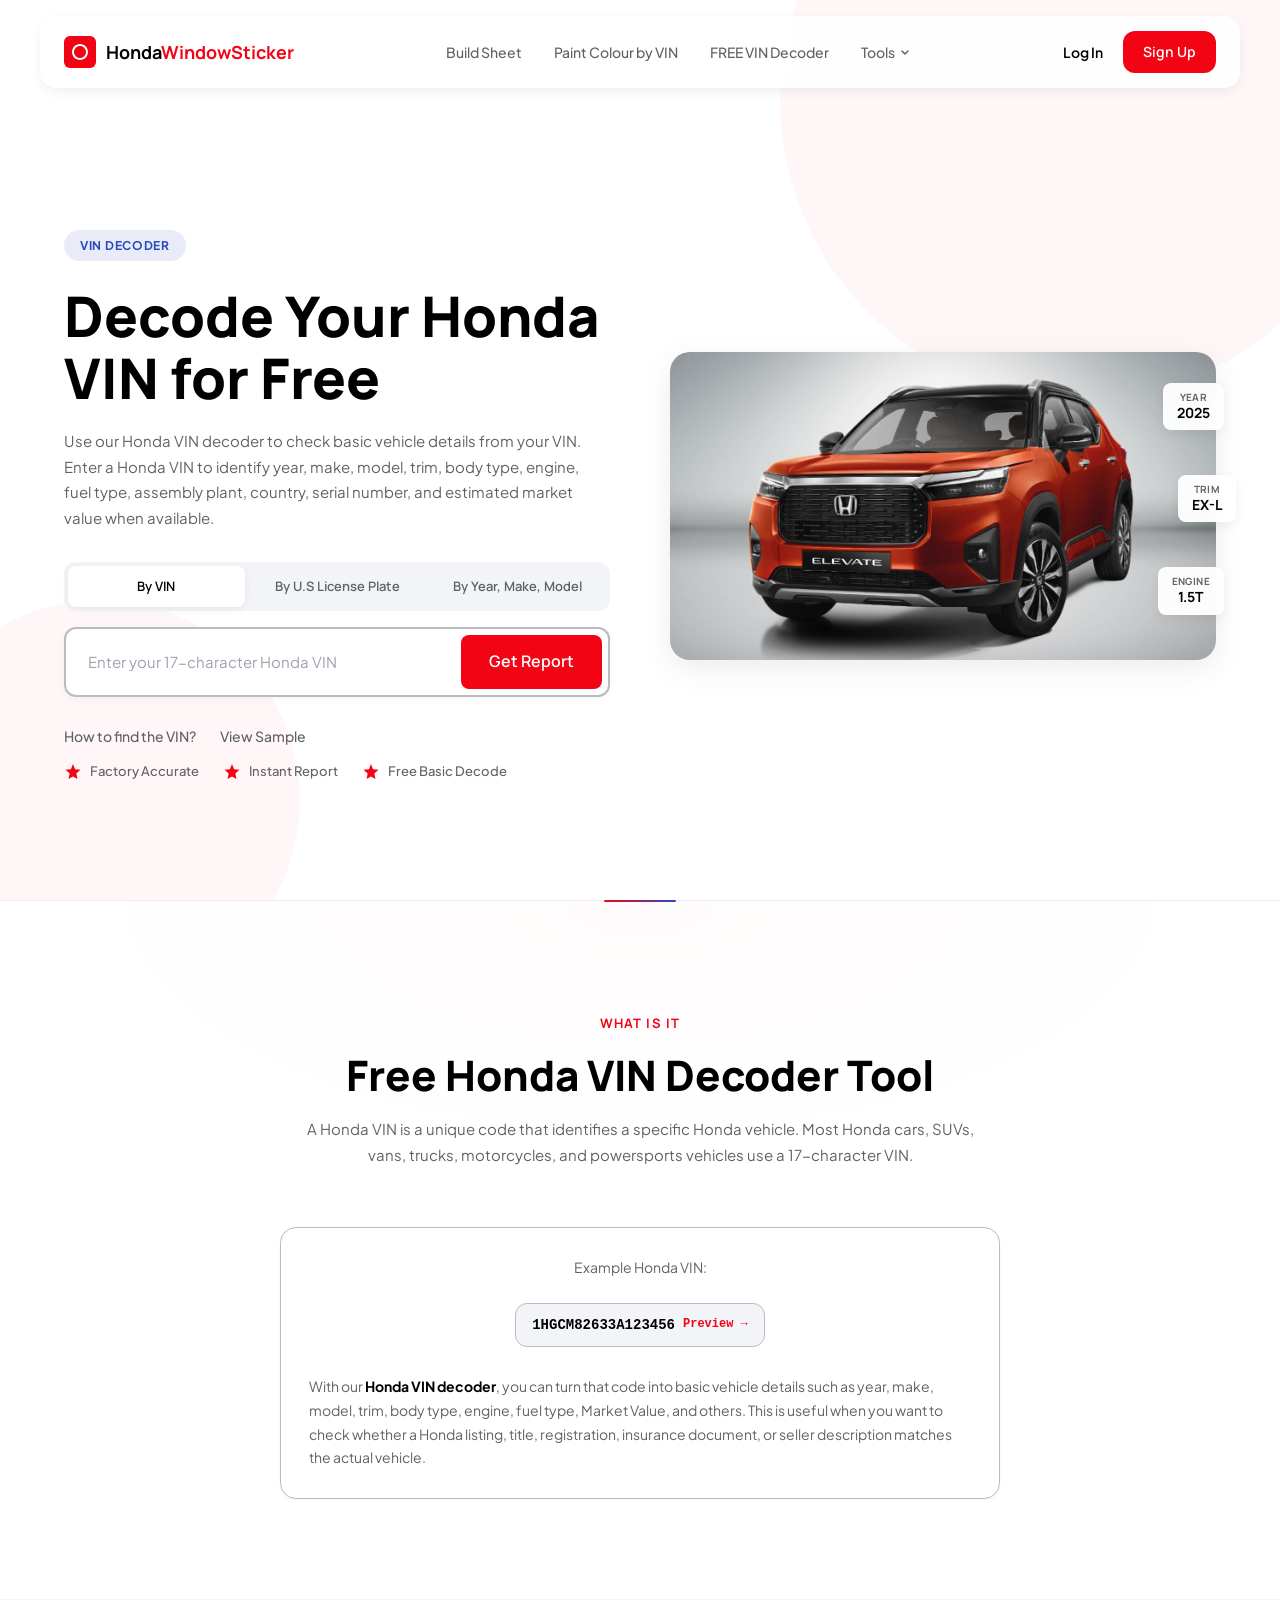
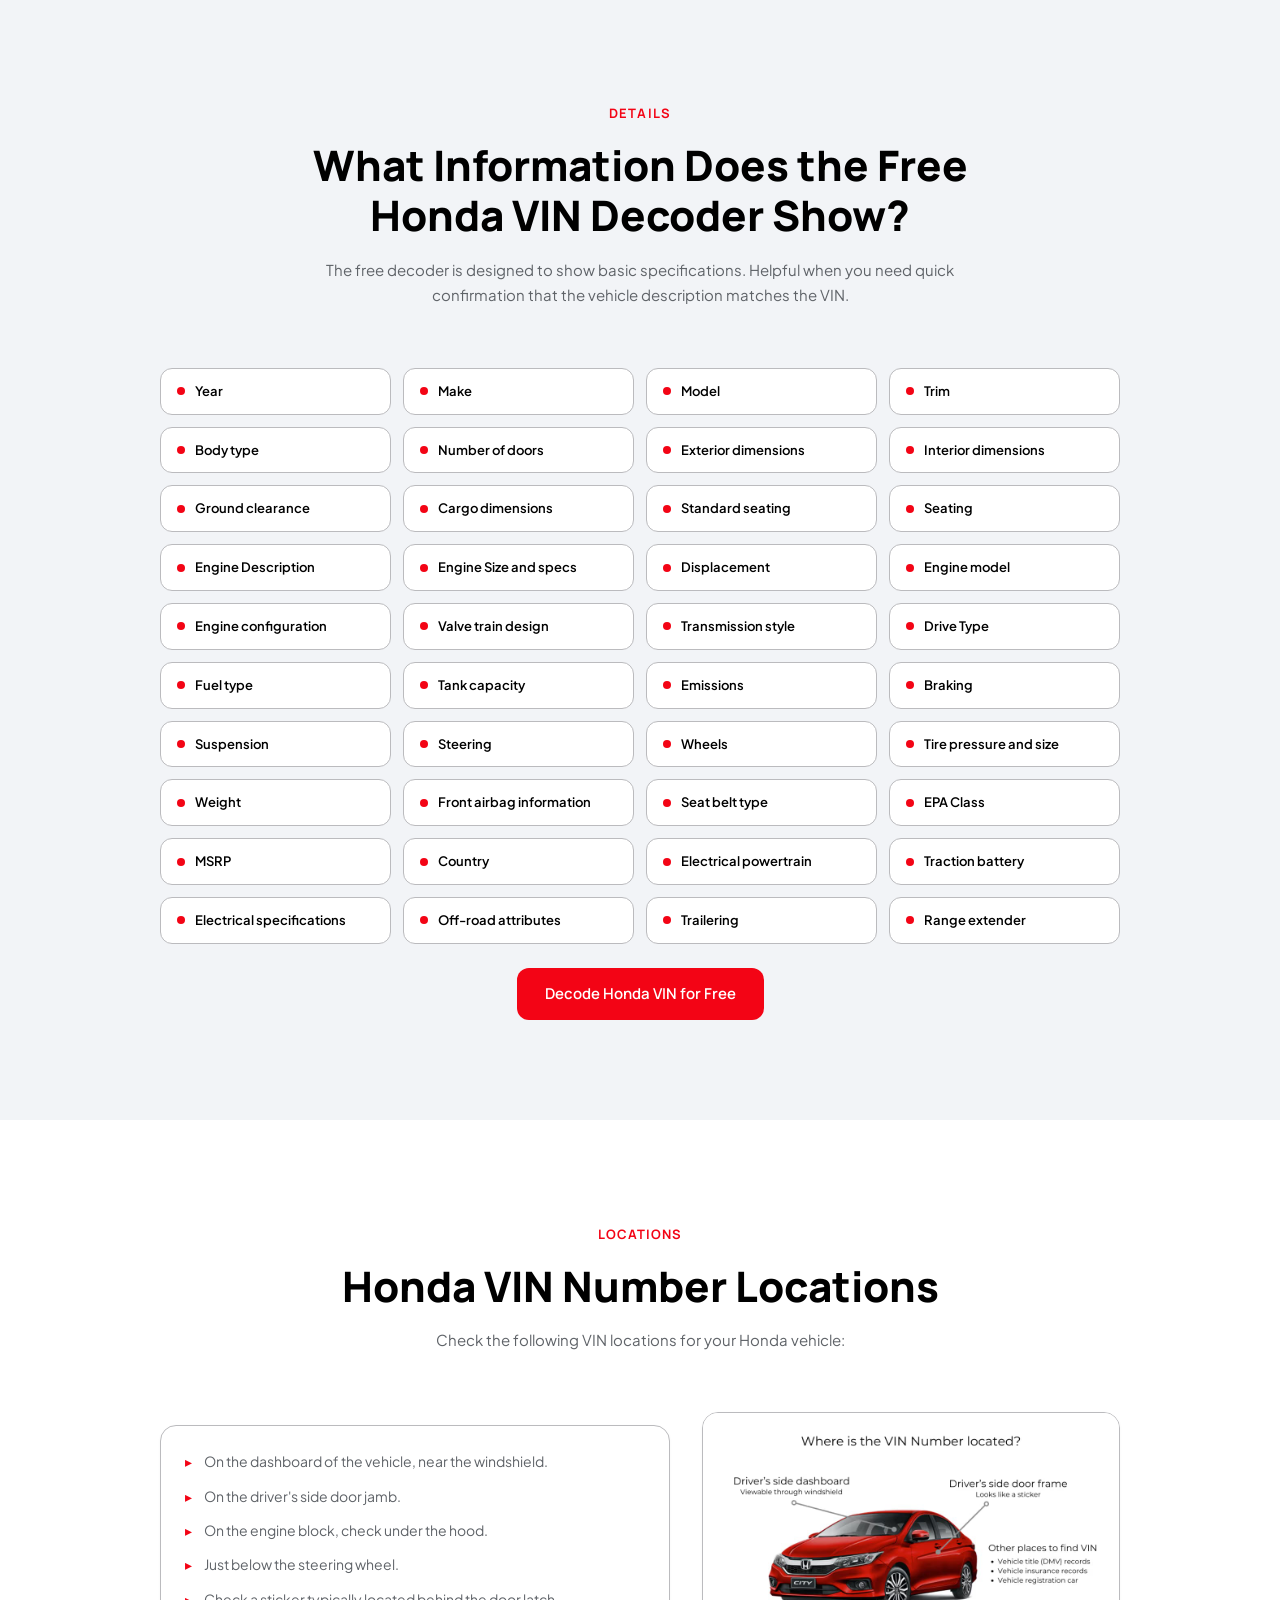
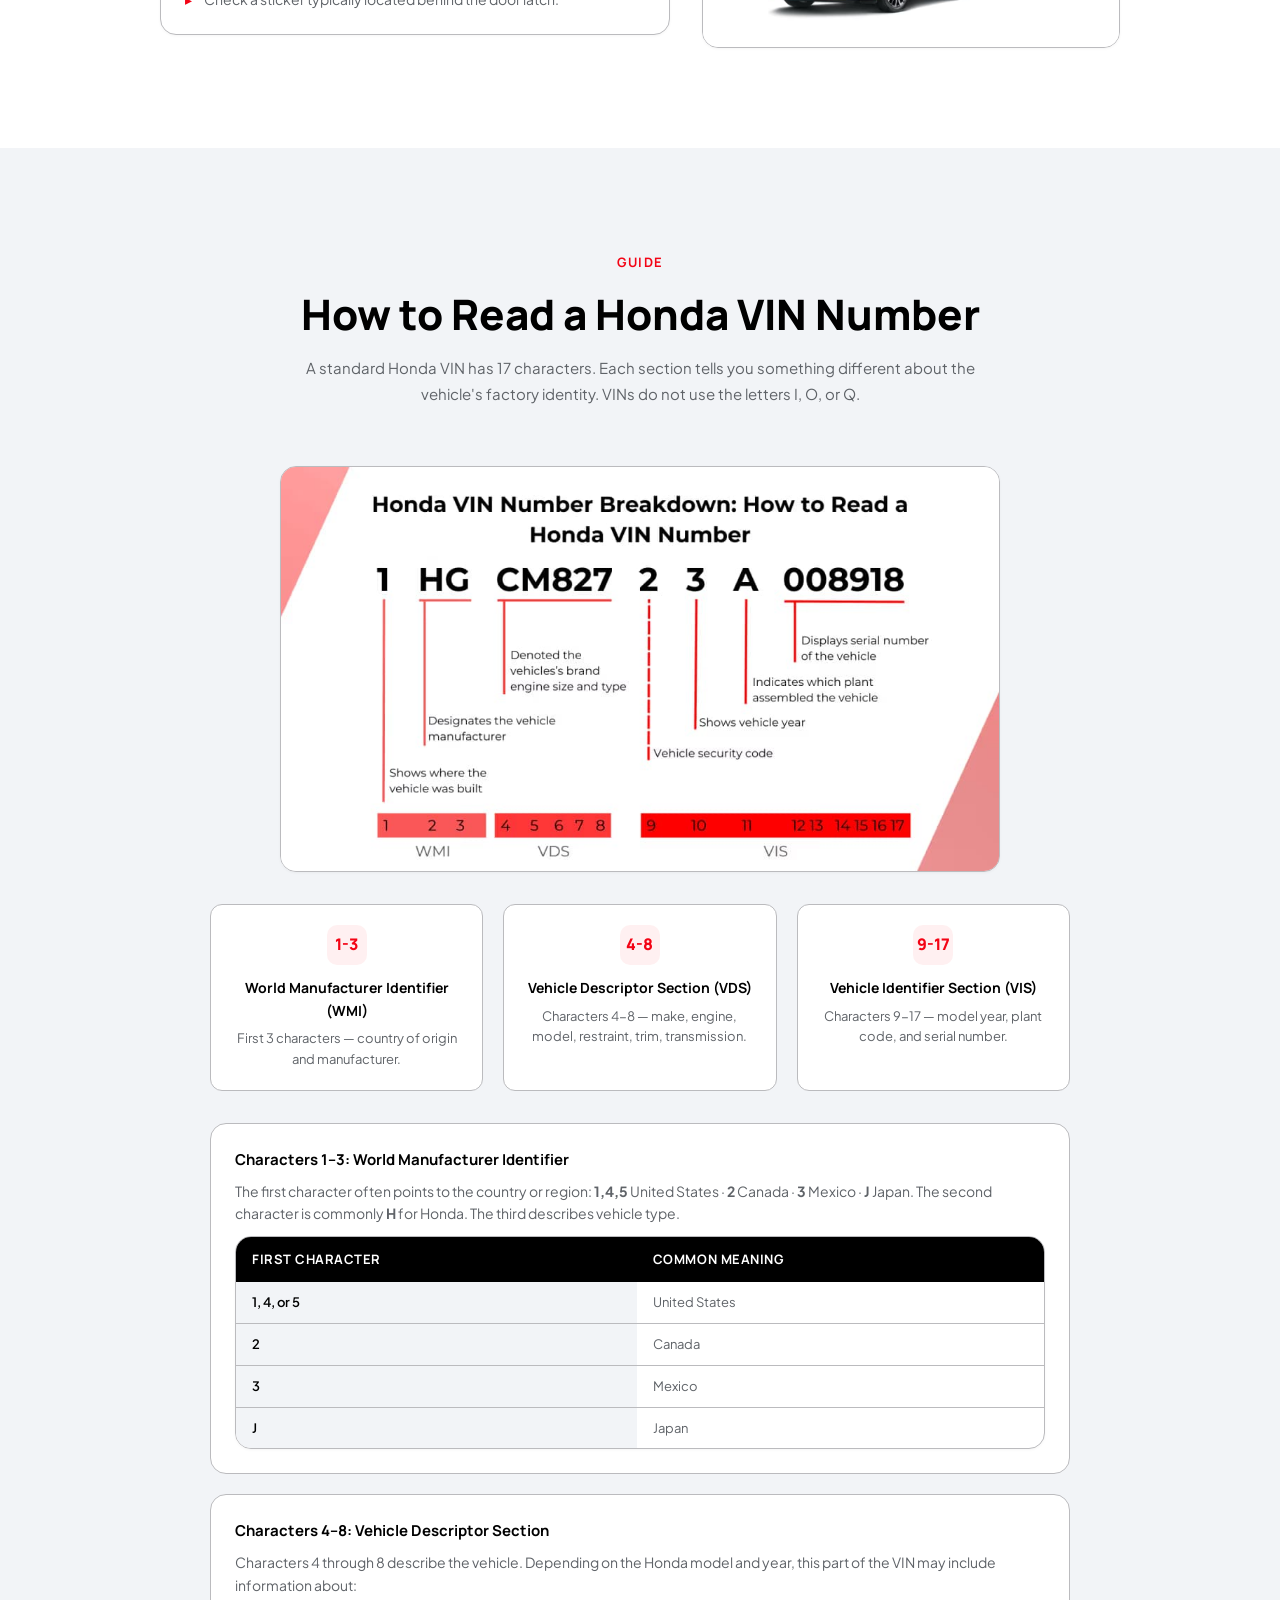
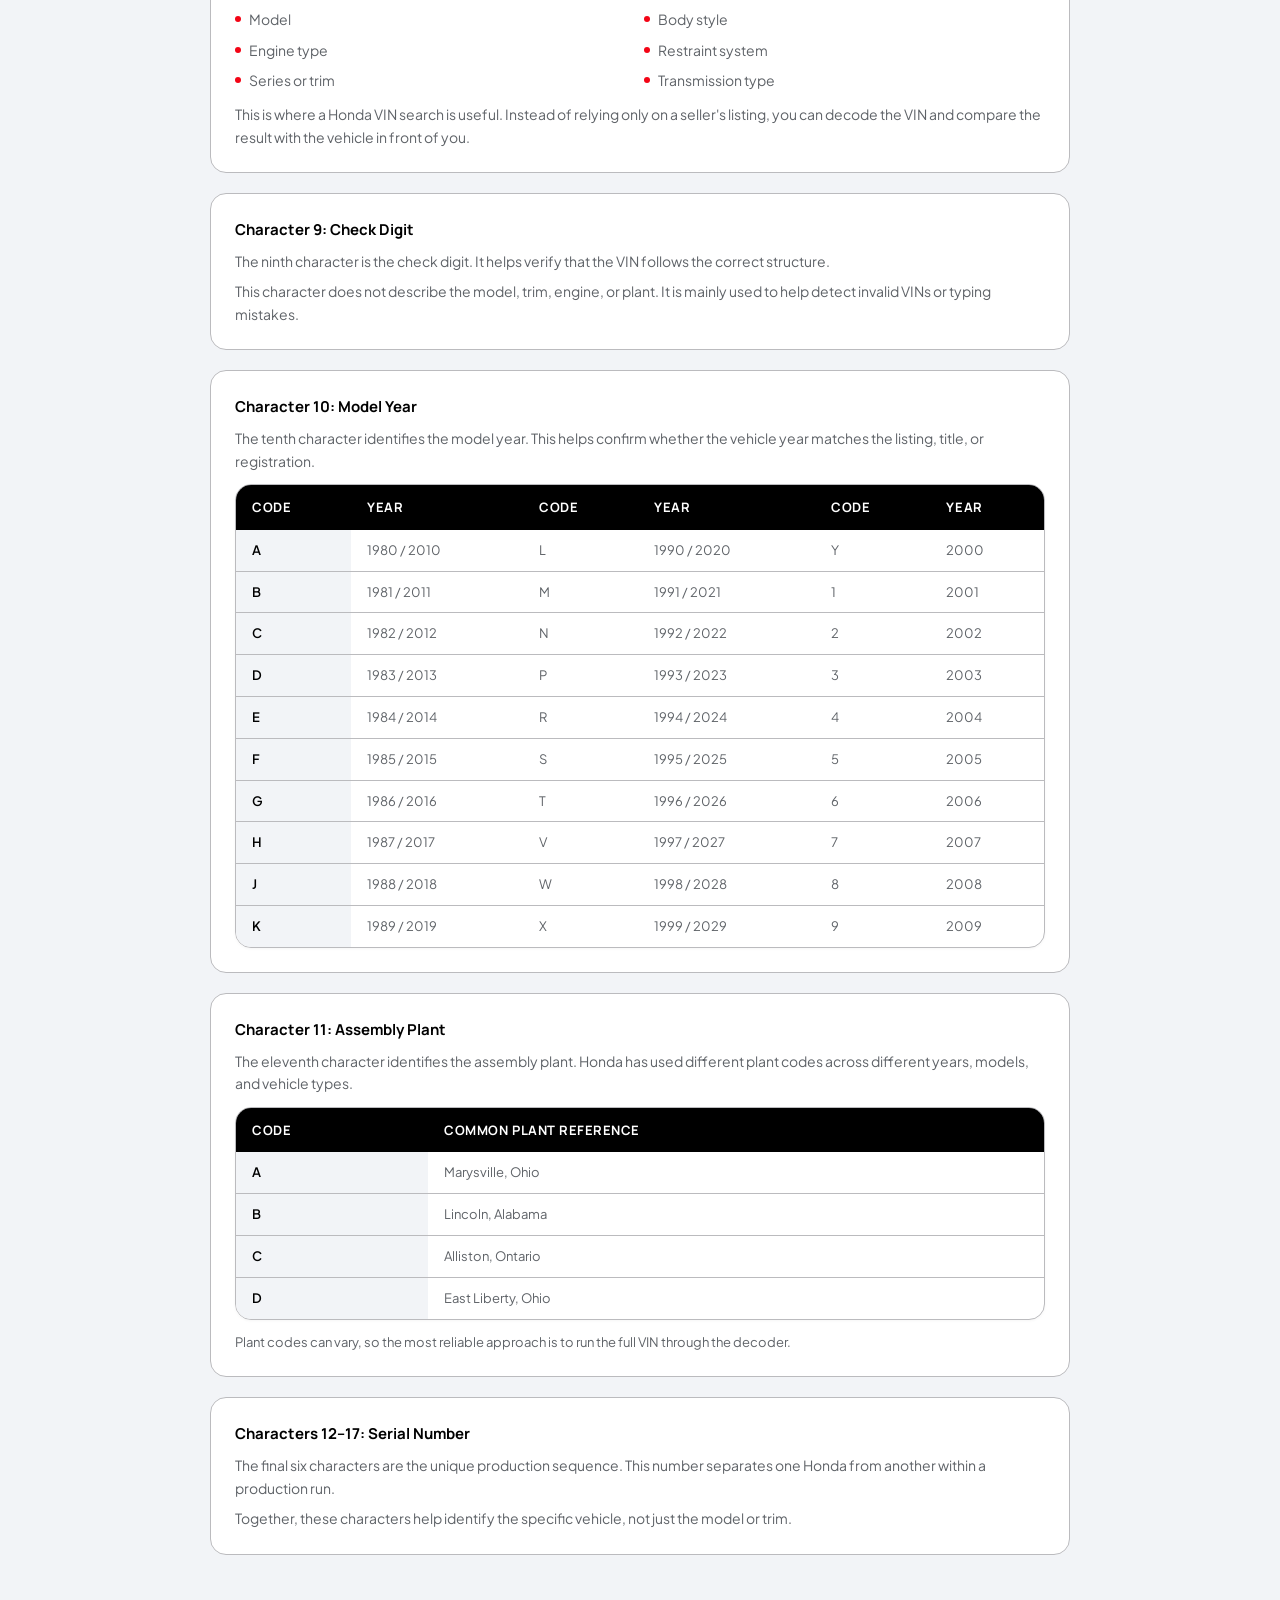
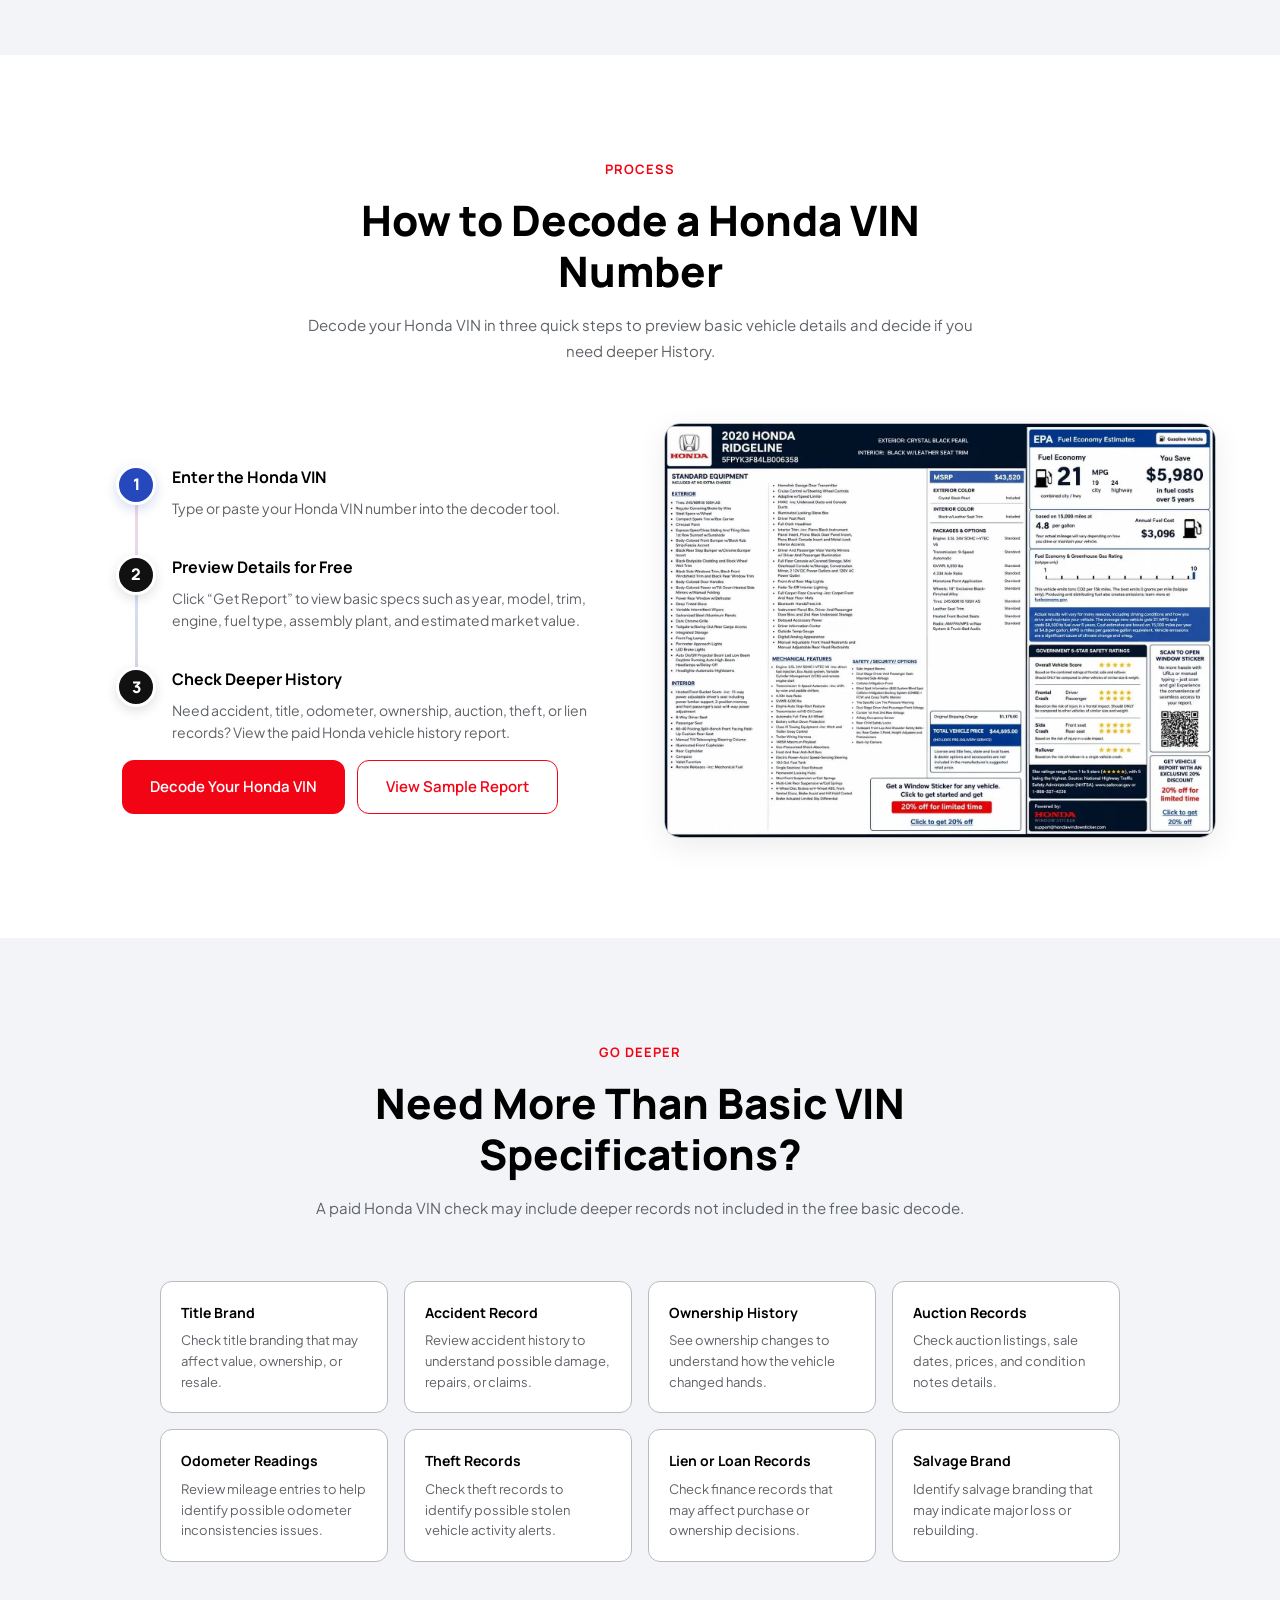
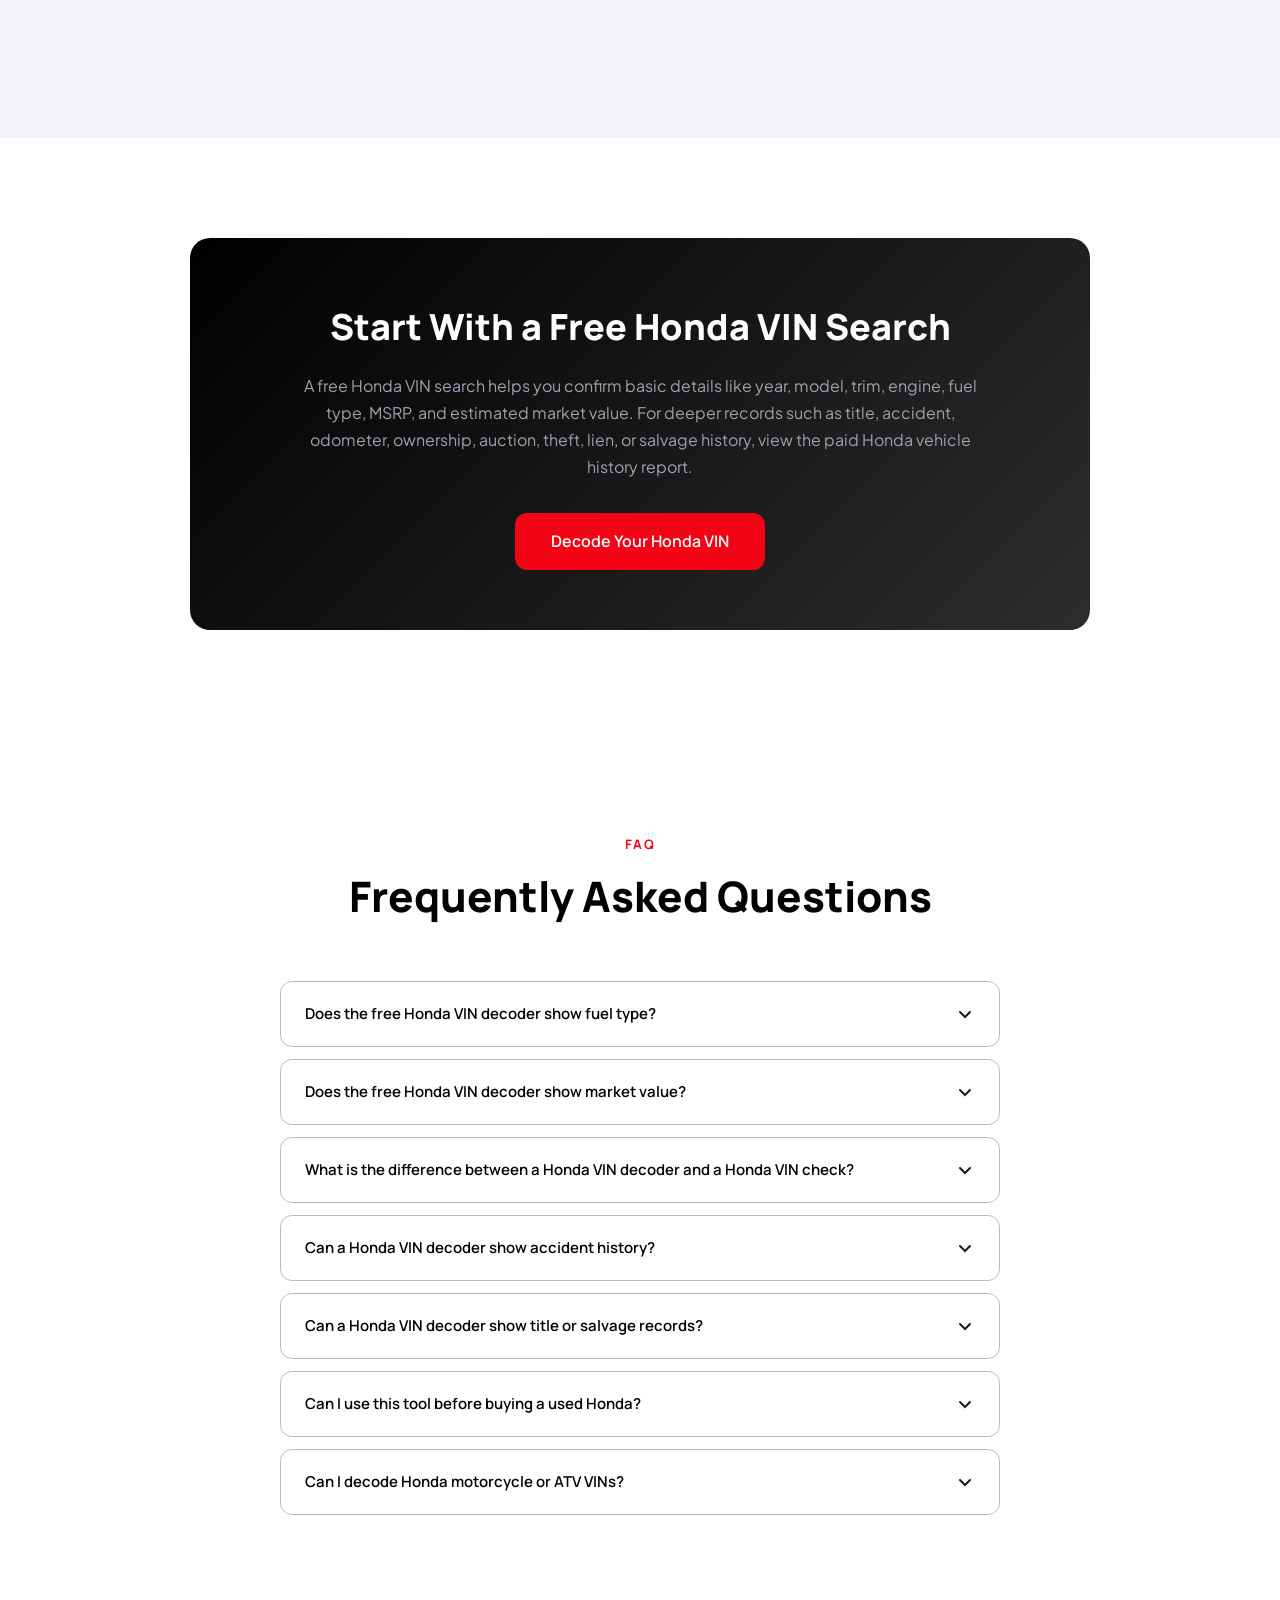
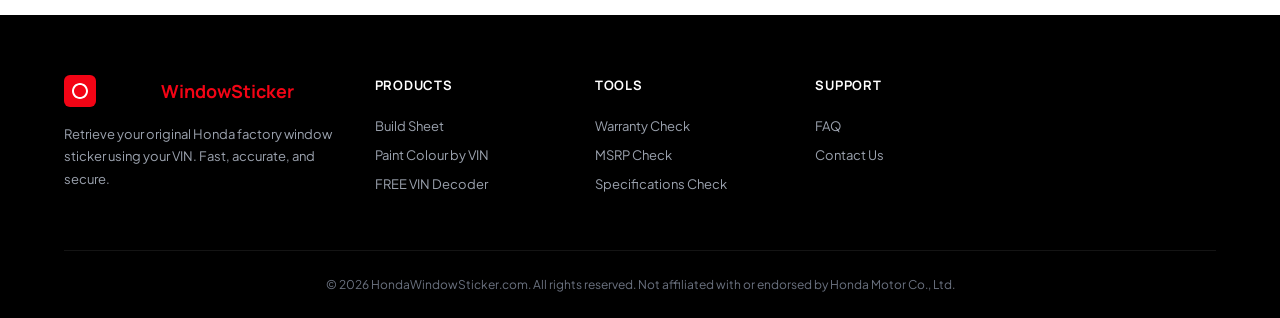
==== commit 901c4632: "Folder update" ====
--- a/vin-decoder.html
+++ b/vin-decoder.html
@@ -3,68 +3,45 @@
 <head>
   <meta charset="UTF-8">
   <meta name="viewport" content="width=device-width, initial-scale=1.0">
-  <title>Honda VIN Decoder - Decode Any Honda VIN Instantly</title>
-  <meta name="description" content="Free Honda VIN decoder. Enter your 17-character VIN to reveal model year, engine, transmission, trim, assembly plant, and more.">
+  <title>Free Honda VIN Decoder for Basic Specs and Market Value</title>
+  <meta name="description" content="Use our Honda VIN decoder to check basic vehicle details from your VIN. Enter a Honda VIN to identify year, make, model, trim, engine, fuel type, plant, and market value.">
   <link rel="preconnect" href="https://fonts.googleapis.com">
   <link rel="preconnect" href="https://fonts.gstatic.com" crossorigin>
   <link href="https://fonts.googleapis.com/css2?family=Manrope:wght@500;600;700;800&family=Plus+Jakarta+Sans:wght@400;500;600;700&display=swap" rel="stylesheet">
   <link rel="stylesheet" href="css/styles.css">
   <style>
-    .page-hero { padding:140px 0 80px; background:var(--bg); text-align:center; position:relative; overflow:hidden }
-    .page-hero__bg { position:absolute; inset:0; pointer-events:none }
-    .page-hero__bg span { position:absolute; border-radius:50%; opacity:.03; background:var(--primary) }
-    .page-hero__bg span:nth-child(1) { width:500px; height:500px; top:-200px; right:-100px }
-    .page-hero__bg span:nth-child(2) { width:300px; height:300px; bottom:-100px; left:-80px }
-    .page-hero__title { font-family:var(--font-heading); font-size:clamp(30px,4vw,48px); font-weight:800; color:var(--text); margin-bottom:16px }
-    .page-hero__desc { font-size:clamp(15px,1.1vw,17px); color:var(--text-secondary); max-width:600px; margin:0 auto }
-    .detail { padding:80px 0 }
-    .detail:nth-child(even) { background:var(--bg-alt) }
-    .detail__grid { display:grid; grid-template-columns:1fr 1fr; gap:60px; align-items:center }
-    .detail__content { order:0 }
-    .detail__visual { order:1; display:flex; justify-content:center; align-items:center }
-    .detail:nth-child(even) .detail__content { order:1 }
-    .detail:nth-child(even) .detail__visual { order:0 }
-    .detail__tag { display:inline-block; font-size:12px; font-weight:700; letter-spacing:.06em; text-transform:uppercase; color:var(--accent); background:rgba(38,72,189,.1); padding:4px 14px; border-radius:100px; margin-bottom:16px }
-    .detail__title { font-family:var(--font-heading); font-size:clamp(22px,2.5vw,30px); font-weight:800; color:var(--text); margin-bottom:12px }
-    .detail__desc { font-size:15px; color:var(--text-secondary); line-height:1.7; margin-bottom:20px }
-    .detail__features { list-style:none; padding:0; display:flex; flex-direction:column; gap:10px }
-    .detail__features li { display:flex; align-items:flex-start; gap:10px; font-size:14px; color:var(--text-secondary) }
-    .detail__features li::before { content:''; width:6px; height:6px; background:var(--primary); border-radius:50%; flex-shrink:0; margin-top:7px }
-    .detail__icon-wrap { width:80px; height:80px; display:flex; align-items:center; justify-content:center; background:rgba(243,4,21,.08); border-radius:20px }
-    .detail-card { background:#fff; border:1px solid var(--border); border-radius:var(--radius-lg); padding:24px; max-width:400px; width:100%; box-shadow:var(--shadow-md) }
-    .detail-card__header { background:var(--text); color:#fff; padding:10px 16px; display:flex; justify-content:space-between; font-size:12px; font-weight:700; font-family:var(--font-heading); border-radius:8px 8px 0 0; letter-spacing:.04em }
-    .detail-card__body { padding:16px 0 }
-    .detail-card__row { display:flex; justify-content:space-between; padding:7px 0; border-bottom:1px solid var(--border); font-size:13px }
-    .detail-card__row:last-child { border-bottom:none }
-    .detail-card__row span:first-child { color:var(--text-secondary); font-weight:500 }
-    .detail-card__row span:last-child { font-weight:600; color:var(--text) }
-    .detail-steps { display:flex; gap:24px; margin-top:24px }
-    .detail-step { flex:1; text-align:center; padding:20px; background:var(--card); border:1px solid var(--border); border-radius:var(--radius-md) }
-    .detail-step__num { width:36px; height:36px; display:flex; align-items:center; justify-content:center; background:var(--primary); color:#fff; font-family:var(--font-heading); font-size:16px; font-weight:700; border-radius:50%; margin:0 auto 12px }
-    .detail-step__title { font-family:var(--font-heading); font-size:14px; font-weight:700; color:var(--text); margin-bottom:6px }
-    .detail-step__desc { font-size:13px; color:var(--text-secondary); line-height:1.5 }
-    .sample-section { padding:80px 0; background:var(--bg-alt); text-align:center }
-    .sample-card { display:inline-block; background:#fff; border:1px solid var(--border); border-radius:var(--radius-lg); padding:32px; max-width:520px; width:100%; text-align:left; box-shadow:var(--shadow-md) }
-    .sample-card__header { background:var(--text); color:#fff; padding:12px 20px; display:flex; justify-content:space-between; font-size:13px; font-weight:700; font-family:var(--font-heading); border-radius:8px 8px 0 0; letter-spacing:.04em }
-    .sample-card__body { padding:20px 0 }
-    .sample-card__row { display:flex; justify-content:space-between; padding:8px 0; border-bottom:1px solid var(--border); font-size:14px }
-    .sample-card__row:last-child { border-bottom:none }
-    .sample-card__row span:first-child { color:var(--text-secondary); font-weight:500 }
-    .sample-card__row span:last-child { font-weight:600; color:var(--text) }
-    .sample-card__note { padding:12px 20px; background:#F7F8FA; border-top:1px solid var(--border); font-size:12px; color:var(--text-secondary); text-align:left }
+    .compare__table-wrap { overflow-x:auto; max-width:860px; margin:0 auto; border:1px solid var(--border); border-radius:var(--radius-lg); background:#fff; box-shadow:var(--shadow-sm) }
+    .compare__table { width:100%; border-collapse:collapse; font-size:14px }
+    .compare__table th { background:var(--text); color:#fff; padding:12px 16px; text-align:left; font-family:var(--font-heading); font-weight:700; font-size:13px; letter-spacing:.04em; text-transform:uppercase }
+    .compare__table td { padding:10px 16px; border-bottom:1px solid var(--border); color:var(--text-secondary); font-size:13px }
+    .compare__table td:first-child { font-weight:600; color:var(--text); background:var(--bg-alt) }
+    .compare__table tr:last-child td { border-bottom:none }
+    .spec-grid { display:grid; grid-template-columns:repeat(4,1fr); gap:12px; max-width:960px; margin:0 auto }
+    .spec-pill { display:flex; align-items:center; gap:10px; padding:12px 16px; background:#fff; border:1px solid var(--border); border-radius:var(--radius-md); font-size:13px; font-weight:600; color:var(--text); transition:var(--transition) }
+    .spec-pill:hover { border-color:rgba(243,4,21,.12); box-shadow:var(--shadow-sm) }
+    .spec-pill__dot { width:8px; height:8px; background:var(--primary); border-radius:50%; flex-shrink:0 }
+    .deeper__grid { display:grid; grid-template-columns:repeat(4,1fr); gap:16px; max-width:960px; margin:0 auto }
+    .deeper-card { background:#fff; border:1px solid var(--border); border-radius:var(--radius-md); padding:20px; transition:var(--transition) }
+    .deeper-card:hover { box-shadow:var(--shadow-md); transform:translateY(-2px); border-color:rgba(243,4,21,.12) }
+    .deeper-card__title { font-family:var(--font-heading); font-size:14px; font-weight:700; color:var(--text); margin-bottom:6px }
+    .deeper-card__desc { font-size:13px; color:var(--text-secondary); line-height:1.6; margin:0 }
+    .btn--outline { background:#fff; border:1.5px solid var(--primary); color:var(--primary); border-radius:var(--radius-md) }
+    .btn--outline:hover { background:rgba(243,4,21,.04); border-color:var(--primary-hover); color:var(--primary-hover); transform:translateY(-1px); box-shadow:0 4px 12px rgba(243,4,21,.08) }
+    .vin-example { display:inline-flex; align-items:center; gap:8px; background:var(--bg-alt); border:1px solid var(--border); border-radius:var(--radius-md); padding:10px 16px; font-family:monospace; font-size:14px; font-weight:600; color:var(--text); margin:12px 0 }
     @media (max-width:768px) {
-      .detail__grid { grid-template-columns:1fr; gap:32px }
-      .detail:nth-child(even) .detail__content { order:0 }
-      .detail:nth-child(even) .detail__visual { order:0 }
-      .detail__visual { order:-1 }
-      .detail:nth-child(even) .detail__visual { order:-1 }
-      .detail-steps { flex-direction:column; gap:12px }
+      .vin-loc__layout { grid-template-columns:1fr !important; gap:20px }
+      .spec-grid { grid-template-columns:repeat(2,1fr); gap:10px }
+      .deeper__grid { grid-template-columns:repeat(2,1fr); gap:12px }
+      .compare__table { font-size:12px }
+      .compare__table th, .compare__table td { padding:8px 12px }
+    }
+    @media (max-width:480px) {
+      .spec-grid { grid-template-columns:1fr }
+      .deeper__grid { grid-template-columns:1fr }
     }
   </style>
 </head>
 <body>
-
-  <!-- NAVIGATION -->
   <nav class="nav" id="nav">
     <div class="nav__container">
       <a href="index.html" class="nav__logo">
@@ -76,75 +53,53 @@
         <span class="nav__logo-text">Honda<span class="nav__logo-accent">WindowSticker</span></span>
       </a>
       <div class="nav__menu" id="navMenu">
+        <a href="build-sheet-by-vin.html" class="nav__link">Build Sheet</a>
+        <a href="paint-color-by-vin.html" class="nav__link">Paint Colour by VIN</a>
+        <a href="vin-decoder.html" class="nav__link">FREE VIN Decoder</a>
         <div class="nav__dropdown">
           <a href="#" class="nav__link nav__link--dropdown" id="servicesToggle">
-            Services
+            Tools
             <svg width="12" height="12" viewBox="0 0 12 12" fill="none"><path d="M3 5l3 3 3-3" stroke="currentColor" stroke-width="1.5" stroke-linecap="round" stroke-linejoin="round"/></svg>
           </a>
           <div class="nav__mega" id="navMega">
             <div class="nav__mega-grid">
-              <a href="window-sticker.html" class="nav__mega-item" data-service>
+              <a href="warranty-check-by-vin.html" class="nav__mega-item" data-service>
                 <div class="nav__mega-icon">
-                  <svg width="22" height="22" viewBox="0 0 28 28" fill="none"><rect x="3" y="4" width="22" height="20" rx="2" stroke="#F30415" stroke-width="1.5"/><path d="M3 10h22M9 4v6M19 4v6" stroke="#F30415" stroke-width="1.5"/></svg>
+                  <svg width="22" height="22" viewBox="0 0 28 28" fill="none"><path d="M12 22s8-4 8-10V5l-8-3-8 3v7c0 6 8 10 8 10z" stroke="#F30415" stroke-width="1.5" fill="none"/><path d="M9 12l2 2 4-4" stroke="#F30415" stroke-width="1.5" stroke-linecap="round" stroke-linejoin="round"/></svg>
                 </div>
                 <div class="nav__mega-text">
-                  <span class="nav__mega-title">Window Sticker</span>
-                  <span class="nav__mega-desc">Retrieve original factory window sticker</span>
+                  <span class="nav__mega-title">Warranty Check</span>
+                  <span class="nav__mega-desc">Check warranty status by VIN</span>
                 </div>
               </a>
-              <a href="vin-decoder.html" class="nav__mega-item" data-service>
+              <a href="msrp-by-vin.html" class="nav__mega-item" data-service>
                 <div class="nav__mega-icon">
-                  <svg width="22" height="22" viewBox="0 0 28 28" fill="none"><path d="M14 3L3 8v6c0 6.5 4.5 12.5 11 14 6.5-1.5 11-7.5 11-14V8L14 3z" stroke="#F30415" stroke-width="1.5" fill="none"/><path d="M14 14l-3-3m3 3l3-3m-3 3v-6" stroke="#F30415" stroke-width="1.5" stroke-linecap="round"/></svg>
+                  <svg width="22" height="22" viewBox="0 0 28 28" fill="none"><path d="M12 1v22M17 5H9.5a3.5 3.5 0 000 7h5a3.5 3.5 0 010 7H6" stroke="#F30415" stroke-width="1.5" stroke-linecap="round" stroke-linejoin="round"/></svg>
                 </div>
                 <div class="nav__mega-text">
-                  <span class="nav__mega-title">VIN Decoder</span>
-                  <span class="nav__mega-desc">Decode any Honda VIN instantly</span>
+                  <span class="nav__mega-title">MSRP Check</span>
+                  <span class="nav__mega-desc">Check original MSRP by VIN</span>
                 </div>
               </a>
-              <a href="index.html#services" class="nav__mega-item" data-service>
+              <a href="specifications-by-vin.html" class="nav__mega-item" data-service>
                 <div class="nav__mega-icon">
-                  <svg width="22" height="22" viewBox="0 0 28 28" fill="none"><path d="M5 7h18v14H5V7z" stroke="#F30415" stroke-width="1.5" fill="none"/><path d="M5 11h18M9 7v4M19 7v4" stroke="#F30415" stroke-width="1.5"/></svg>
+                  <svg width="22" height="22" viewBox="0 0 28 28" fill="none"><path d="M9 5H7a2 2 0 00-2 2v12a2 2 0 002 2h10a2 2 0 002-2V7a2 2 0 00-2-2h-2M9 5a2 2 0 002 2h2a2 2 0 002-2M9 5a2 2 0 012-2h2a2 2 0 012 2" stroke="#F30415" stroke-width="1.5" stroke-linecap="round"/></svg>
                 </div>
                 <div class="nav__mega-text">
-                  <span class="nav__mega-title">Build Sheet</span>
-                  <span class="nav__mega-desc">Complete factory build sheet data</span>
-                </div>
-              </a>
-              <a href="index.html#services" class="nav__mega-item" data-service>
-                <div class="nav__mega-icon">
-                  <svg width="22" height="22" viewBox="0 0 28 28" fill="none"><circle cx="14" cy="14" r="11" stroke="#F30415" stroke-width="1.5" fill="none"/><path d="M14 8v6l4 4" stroke="#F30415" stroke-width="1.5" stroke-linecap="round"/></svg>
-                </div>
-                <div class="nav__mega-text">
-                  <span class="nav__mega-title">Recall Lookup</span>
-                  <span class="nav__mega-desc">Check open recalls by VIN</span>
-                </div>
-              </a>
-              <a href="index.html#services" class="nav__mega-item" data-service>
-                <div class="nav__mega-icon">
-                  <svg width="22" height="22" viewBox="0 0 28 28" fill="none"><circle cx="14" cy="14" r="10" stroke="#F30415" stroke-width="1.5" fill="none"/><path d="M14 10v4l3 1.5" stroke="#F30415" stroke-width="1.5" stroke-linecap="round"/></svg>
-                </div>
-                <div class="nav__mega-text">
-                  <span class="nav__mega-title">Paint Code</span>
-                  <span class="nav__mega-desc">Find exact factory paint code</span>
-                </div>
-              </a>
-              <a href="index.html#services" class="nav__mega-item" data-service>
-                <div class="nav__mega-icon">
-                  <svg width="22" height="22" viewBox="0 0 28 28" fill="none"><path d="M4 8h20v14H4V8z" stroke="#F30415" stroke-width="1.5" fill="none"/><circle cx="14" cy="15" r="3" stroke="#F30415" stroke-width="1.5" fill="none"/></svg>
-                </div>
-                <div class="nav__mega-text">
-                  <span class="nav__mega-title">Factory Options</span>
-                  <span class="nav__mega-desc">Every installed option listed</span>
+                  <span class="nav__mega-title">Specifications Check</span>
+                  <span class="nav__mega-desc">View factory specifications</span>
                 </div>
               </a>
             </div>
           </div>
         </div>
-        <a href="index.html#pricing" class="nav__link">Pricing</a>
-        <a href="index.html#resources" class="nav__link">Resources</a>
-        <a href="index.html#faq" class="nav__link">FAQ</a>
+        <div class="nav__menu-divider"></div>
+        <a href="#login" class="nav__link nav__menu-login">Log In</a>
+        <a href="#signup" class="btn btn--primary btn--sm nav__menu-signup">Sign Up</a>
       </div>
       <div class="nav__actions">
+        <a href="#login" class="nav__link nav__link--login">Log In</a>
+        <a href="#signup" class="btn btn--primary btn--sm">Sign Up</a>
         <button class="nav__hamburger" id="hamburger" aria-label="Menu">
           <span></span><span></span><span></span>
         </button>
@@ -152,153 +107,496 @@
     </div>
   </nav>
 
-  <!-- PAGE HERO -->
-  <section class="page-hero">
-    <div class="page-hero__bg">
-      <span></span><span></span>
-    </div>
-    <div class="container fade-up">
-      <span class="hero__badge" style="background:#E9ECF8;color:#264BBF">VIN Decoder</span>
-      <h1 class="page-hero__title">Decode Any Honda VIN Instantly</h1>
-      <p class="page-hero__desc">Enter your 17-character VIN and reveal the model year, engine, transmission, trim level, assembly plant, and more — directly from Honda factory data.</p>
-    </div>
-  </section>
-
-  <!-- WHAT IS A VIN -->
-  <section class="detail" id="about">
-    <div class="container">
-      <div class="detail__grid fade-up">
-        <div class="detail__content">
-          <span class="detail__tag">What Is It</span>
-          <h2 class="detail__title">The 17-Character Vehicle ID</h2>
-          <p class="detail__desc">Your Vehicle Identification Number (VIN) is a unique 17-character code that identifies your Honda — the year it was made, the model, the engine, where it was built, and its exact production sequence.</p>
-          <ul class="detail__features">
-            <li>WMI (1-3): Manufacturer and country of origin</li>
-            <li>VDS (4-8): Body style, model line, and engine</li>
-            <li>Check digit (9): Validates the entire VIN</li>
-            <li>Model year (10) and assembly plant (11)</li>
-            <li>VIS (12-17): Sequential production number</li>
-            <li>100% accurate decoding from factory records</li>
+  <!-- HERO -->
+  <section class="hero" id="hero">
+    <div class="hero__bg">
+      <div class="hero__shape hero__shape--1"></div>
+      <div class="hero__shape hero__shape--2"></div>
+      <div class="hero__shape hero__shape--3"></div>
+    </div>
+    <div class="container hero__container">
+      <div class="hero__content">
+        <span class="hero__badge" style="background:#E9ECF8;color:#264BBF">VIN Decoder</span>
+        <h1 class="hero__title">Decode Your Honda VIN for Free</h1>
+        <p class="hero__subtitle">Use our Honda VIN decoder to check basic vehicle details from your VIN. Enter a Honda VIN to identify year, make, model, trim, body type, engine, fuel type, assembly plant, country, serial number, and estimated market value when available.</p>
+        <div class="hero__tabs" style="margin-bottom:0">
+          <div class="hero__tabs-nav">
+            <button class="hero__tab active" data-tab="vin">By VIN</button>
+            <button class="hero__tab" data-tab="plate">By U.S License Plate</button>
+            <button class="hero__tab" data-tab="ymm">By Year, Make, Model</button>
+          </div>
+          <div class="hero__tabs-body">
+            <div class="hero__tab-panel active" data-panel="vin">
+              <div class="hero__search-input-wrap">
+                <input type="text" class="hero__search-input" placeholder="Enter your 17-character Honda VIN" maxlength="17" id="vinInput">
+                <button class="hero__search-btn btn btn--primary" id="searchBtn">Get Report</button>
+              </div>
+              <div class="hero__search-helpers">
+                <a href="#" class="hero__sample">How to find the VIN?</a>
+                <a href="#" class="hero__sample">View Sample</a>
+              </div>
+            </div>
+            <div class="hero__tab-panel" data-panel="plate">
+              <div class="hero__search-row">
+                <input type="text" class="hero__search-input" placeholder="Enter License Plate" maxlength="8" id="plateInput">
+                <select class="hero__search-select" id="plateState">
+                  <option value="">Select State</option>
+                  <option>Alabama</option><option>Alaska</option><option>Arizona</option><option>California</option><option>Colorado</option><option>Connecticut</option><option>Delaware</option><option>Florida</option><option>Georgia</option><option>Hawaii</option><option>Idaho</option><option>Illinois</option><option>Indiana</option><option>Iowa</option><option>Kansas</option><option>Kentucky</option><option>Louisiana</option><option>Maine</option><option>Maryland</option><option>Massachusetts</option><option>Michigan</option><option>Minnesota</option><option>Mississippi</option><option>Missouri</option><option>Montana</option><option>Nebraska</option><option>Nevada</option><option>New Hampshire</option><option>New Jersey</option><option>New Mexico</option><option>New York</option><option>North Carolina</option><option>North Dakota</option><option>Ohio</option><option>Oklahoma</option><option>Oregon</option><option>Pennsylvania</option><option>Rhode Island</option><option>South Carolina</option><option>South Dakota</option><option>Tennessee</option><option>Texas</option><option>Utah</option><option>Vermont</option><option>Virginia</option><option>Washington</option><option>West Virginia</option><option>Wisconsin</option><option>Wyoming</option>
+                </select>
+              </div>
+              <button class="hero__search-btn btn btn--primary" id="plateBtn" style="width:100%;margin-top:8px">Get Report</button>
+              <div class="hero__search-helpers">
+                <a href="#" class="hero__sample">How to find the VIN?</a>
+                <a href="#" class="hero__sample">View Sample</a>
+              </div>
+            </div>
+            <div class="hero__tab-panel" data-panel="ymm">
+              <div class="hero__search-row">
+                <select class="hero__search-select" id="ymmYear"><option value="">Select Year</option><option>2025</option><option>2024</option><option>2023</option><option>2022</option><option>2021</option><option>2020</option><option>2019</option><option>2018</option><option>2017</option><option>2016</option><option>2015</option><option>2014</option><option>2013</option><option>2012</option><option>2011</option><option>2010</option><option>2009</option><option>2008</option><option>2007</option><option>2006</option><option>2005</option><option>2004</option><option>2003</option><option>2002</option><option>2001</option><option>2000</option></select>
+                <select class="hero__search-select" id="ymmMake" disabled><option value="">Select Make</option></select>
+              </div>
+              <div class="hero__search-row" style="margin-top:8px">
+                <select class="hero__search-select" id="ymmModel" disabled><option value="">Select Model</option></select>
+                <input type="email" class="hero__search-input" placeholder="Enter Your Email" id="ymmEmail">
+              </div>
+              <div class="hero__search-row hero__search-row--promo" style="margin-top:8px">
+                <div class="hero__search-input-wrap hero__search-input-wrap--promo">
+                  <input type="tel" class="hero__search-input" placeholder="Enter Phone for" id="ymmPhone">
+                  <span class="hero__promo-badge">10% off</span>
+                </div>
+              </div>
+              <button class="hero__search-btn btn btn--primary" id="ymmBtn" style="width:100%;margin-top:8px">Get Report</button>
+              <div class="hero__search-helpers">
+                <a href="#" class="hero__sample">How to find the VIN?</a>
+                <a href="#" class="hero__sample">View Sample</a>
+              </div>
+            </div>
+          </div>
+        </div>
+        <div class="hero__trust" style="margin-top:14px">
+          <div class="hero__trust-item">
+            <svg width="18" height="18" viewBox="0 0 18 18" fill="none"><path d="M9 1L11.05 6.2l5.45.5-4.15 3.7L13.5 16 9 13.5 4.5 16l1.15-5.6L1.5 6.7l5.45-.5L9 1z" fill="#F30415"/></svg>
+            <span>Factory Accurate</span>
+          </div>
+          <div class="hero__trust-item">
+            <svg width="18" height="18" viewBox="0 0 18 18" fill="none"><path d="M9 1L11.05 6.2l5.45.5-4.15 3.7L13.5 16 9 13.5 4.5 16l1.15-5.6L1.5 6.7l5.45-.5L9 1z" fill="#F30415"/></svg>
+            <span>Instant Report</span>
+          </div>
+          <div class="hero__trust-item">
+            <svg width="18" height="18" viewBox="0 0 18 18" fill="none"><path d="M9 1L11.05 6.2l5.45.5-4.15 3.7L13.5 16 9 13.5 4.5 16l1.15-5.6L1.5 6.7l5.45-.5L9 1z" fill="#F30415"/></svg>
+            <span>Free Basic Decode</span>
+          </div>
+        </div>
+      </div>
+      <div class="hero__visual">
+        <div class="hero__image-wrapper">
+          <div class="hero__car-glow"></div>
+          <img src="assets/images/Honda_Elevate_1_0e35d0dc4b.jpg" alt="Honda VIN Decoder - Vehicle Details" class="hero__car-img" loading="lazy">
+          <div class="hero__badge-float hero__badge-float--1">
+            <strong>Year</strong>
+            <span>2025</span>
+          </div>
+          <div class="hero__badge-float hero__badge-float--2">
+            <strong>Trim</strong>
+            <span>EX-L</span>
+          </div>
+          <div class="hero__badge-float hero__badge-float--3">
+            <strong>Engine</strong>
+            <span>1.5T</span>
+          </div>
+        </div>
+      </div>
+    </div>
+  </section>
+
+  <!-- FREE DECODER TOOL -->
+  <section class="what section" id="what">
+    <div class="container">
+      <div class="section__header fade-up">
+        <span class="section__tag">What Is It</span>
+        <h2 class="section__title">Free Honda VIN Decoder Tool</h2>
+        <p class="section__desc">A Honda VIN is a unique code that identifies a specific Honda vehicle. Most Honda cars, SUVs, vans, trucks, motorcycles, and powersports vehicles use a 17-character VIN.</p>
+      </div>
+      <div class="fade-up" style="max-width:720px; margin:0 auto; background:#fff; border:1px solid var(--border); border-radius:var(--radius-lg); padding:28px; text-align:center; box-shadow:var(--shadow-sm)">
+        <p style="font-size:14px; color:var(--text-secondary); margin-bottom:12px">Example Honda VIN:</p>
+        <div class="vin-example">
+          <span>1HGCM82633A123456</span>
+          <a href="#" style="color:var(--primary); font-size:12px; font-weight:600; text-decoration:none">Preview →</a>
+        </div>
+        <p style="font-size:14px; color:var(--text-secondary); line-height:1.7; margin:16px 0 0; text-align:left">With our <strong style="color:var(--text)">Honda VIN decoder</strong>, you can turn that code into basic vehicle details such as year, make, model, trim, body type, engine, fuel type, Market Value, and others. This is useful when you want to check whether a Honda listing, title, registration, insurance document, or seller description matches the actual vehicle.</p>
+      </div>
+    </div>
+  </section>
+
+  <!-- WHAT IT SHOWS -->
+  <section class="section section--alt" id="shows">
+    <div class="container">
+      <div class="section__header fade-up">
+        <span class="section__tag">Details</span>
+        <h2 class="section__title">What Information Does the Free Honda VIN Decoder Show?</h2>
+        <p class="section__desc">The free decoder is designed to show basic specifications. Helpful when you need quick confirmation that the vehicle description matches the VIN.</p>
+      </div>
+      <div class="spec-grid fade-up">
+        <div class="spec-pill"><span class="spec-pill__dot"></span> Year</div>
+        <div class="spec-pill"><span class="spec-pill__dot"></span> Make</div>
+        <div class="spec-pill"><span class="spec-pill__dot"></span> Model</div>
+        <div class="spec-pill"><span class="spec-pill__dot"></span> Trim</div>
+        <div class="spec-pill"><span class="spec-pill__dot"></span> Body type</div>
+        <div class="spec-pill"><span class="spec-pill__dot"></span> Number of doors</div>
+        <div class="spec-pill"><span class="spec-pill__dot"></span> Exterior dimensions</div>
+        <div class="spec-pill"><span class="spec-pill__dot"></span> Interior dimensions</div>
+        <div class="spec-pill"><span class="spec-pill__dot"></span> Ground clearance</div>
+        <div class="spec-pill"><span class="spec-pill__dot"></span> Cargo dimensions</div>
+        <div class="spec-pill"><span class="spec-pill__dot"></span> Standard seating</div>
+        <div class="spec-pill"><span class="spec-pill__dot"></span> Seating</div>
+        <div class="spec-pill"><span class="spec-pill__dot"></span> Engine Description</div>
+        <div class="spec-pill"><span class="spec-pill__dot"></span> Engine Size and specs</div>
+        <div class="spec-pill"><span class="spec-pill__dot"></span> Displacement</div>
+        <div class="spec-pill"><span class="spec-pill__dot"></span> Engine model</div>
+        <div class="spec-pill"><span class="spec-pill__dot"></span> Engine configuration</div>
+        <div class="spec-pill"><span class="spec-pill__dot"></span> Valve train design</div>
+        <div class="spec-pill"><span class="spec-pill__dot"></span> Transmission style</div>
+        <div class="spec-pill"><span class="spec-pill__dot"></span> Drive Type</div>
+        <div class="spec-pill"><span class="spec-pill__dot"></span> Fuel type</div>
+        <div class="spec-pill"><span class="spec-pill__dot"></span> Tank capacity</div>
+        <div class="spec-pill"><span class="spec-pill__dot"></span> Emissions</div>
+        <div class="spec-pill"><span class="spec-pill__dot"></span> Braking</div>
+        <div class="spec-pill"><span class="spec-pill__dot"></span> Suspension</div>
+        <div class="spec-pill"><span class="spec-pill__dot"></span> Steering</div>
+        <div class="spec-pill"><span class="spec-pill__dot"></span> Wheels</div>
+        <div class="spec-pill"><span class="spec-pill__dot"></span> Tire pressure and size</div>
+        <div class="spec-pill"><span class="spec-pill__dot"></span> Weight</div>
+        <div class="spec-pill"><span class="spec-pill__dot"></span> Front airbag information</div>
+        <div class="spec-pill"><span class="spec-pill__dot"></span> Seat belt type</div>
+        <div class="spec-pill"><span class="spec-pill__dot"></span> EPA Class</div>
+        <div class="spec-pill"><span class="spec-pill__dot"></span> MSRP</div>
+        <div class="spec-pill"><span class="spec-pill__dot"></span> Country</div>
+        <div class="spec-pill"><span class="spec-pill__dot"></span> Electrical powertrain</div>
+        <div class="spec-pill"><span class="spec-pill__dot"></span> Traction battery</div>
+        <div class="spec-pill"><span class="spec-pill__dot"></span> Electrical specifications</div>
+        <div class="spec-pill"><span class="spec-pill__dot"></span> Off-road attributes</div>
+        <div class="spec-pill"><span class="spec-pill__dot"></span> Trailering</div>
+        <div class="spec-pill"><span class="spec-pill__dot"></span> Range extender</div>
+      </div>
+      <div style="text-align:center; margin-top:24px" class="fade-up">
+        <a href="#hero" class="btn btn--primary btn--md">Decode Honda VIN for Free</a>
+      </div>
+    </div>
+  </section>
+
+  <!-- VIN LOCATIONS — CARD + IMAGE SIDE BY SIDE -->
+  <section class="section" id="locations">
+    <div class="container">
+      <div class="section__header fade-up">
+        <span class="section__tag">Locations</span>
+        <h2 class="section__title">Honda VIN Number Locations</h2>
+        <p class="section__desc">Check the following VIN locations for your Honda vehicle:</p>
+      </div>
+      <div class="vin-loc__layout fade-up" style="display:grid; grid-template-columns:1.1fr 0.9fr; gap:32px; align-items:center; max-width:960px; margin:0 auto">
+        <div style="background:#fff; border:1px solid var(--border); border-radius:var(--radius-lg); padding:24px; box-shadow:var(--shadow-sm)">
+          <div style="display:flex; flex-direction:column; gap:12px; font-size:14px; color:var(--text-secondary)">
+            <div style="display:flex; gap:12px; align-items:center"><span style="color:var(--primary)">▸</span> On the dashboard of the vehicle, near the windshield.</div>
+            <div style="display:flex; gap:12px; align-items:center"><span style="color:var(--primary)">▸</span> On the driver's side door jamb.</div>
+            <div style="display:flex; gap:12px; align-items:center"><span style="color:var(--primary)">▸</span> On the engine block, check under the hood.</div>
+            <div style="display:flex; gap:12px; align-items:center"><span style="color:var(--primary)">▸</span> Just below the steering wheel.</div>
+            <div style="display:flex; gap:12px; align-items:center"><span style="color:var(--primary)">▸</span> Check a sticker typically located behind the door latch.</div>
+          </div>
+        </div>
+        <div style="border-radius:var(--radius-lg); overflow:hidden; border:1px solid var(--border); box-shadow:var(--shadow-sm)">
+          <img src="assets/images/honda-vin-location-1024x576.jpg" alt="Honda VIN Location - Dashboard and Door Jamb" style="width:100%; display:block" loading="lazy">
+        </div>
+      </div>
+    </div>
+  </section>
+
+  <!-- HOW TO READ -->
+  <section class="section section--alt" id="read">
+    <div class="container">
+      <div class="section__header fade-up">
+        <span class="section__tag">Guide</span>
+        <h2 class="section__title">How to Read a Honda VIN Number</h2>
+      <p class="section__desc">A standard Honda VIN has 17 characters. Each section tells you something different about the vehicle's factory identity. VINs do not use the letters I, O, or Q.</p>
+    </div>
+    <div class="fade-up" style="max-width:720px; margin:0 auto 32px; border-radius:var(--radius-lg); overflow:hidden; border:1px solid var(--border); box-shadow:var(--shadow-sm)">
+      <img src="assets/images/audi-vin-number-breakdown_-how-to-read-a-audi-vin-number-8.jpg" alt="VIN Number Breakdown - How to Read a VIN Number" style="width:100%; display:block" loading="lazy">
+    </div>
+    <div style="display:grid; grid-template-columns:repeat(3,1fr); gap:20px; max-width:860px; margin:0 auto 32px" class="fade-up">
+        <div style="background:#fff; border:1px solid var(--border); border-radius:var(--radius-md); padding:20px; text-align:center">
+          <div style="width:40px; height:40px; background:rgba(243,4,21,.06); border-radius:10px; display:flex; align-items:center; justify-content:center; margin:0 auto 12px; font-weight:800; color:var(--primary); font-family:var(--font-heading)">1-3</div>
+          <h4 style="font-family:var(--font-heading); font-size:14px; font-weight:700; margin-bottom:6px">World Manufacturer Identifier (WMI)</h4>
+          <p style="font-size:13px; color:var(--text-secondary); line-height:1.6">First 3 characters — country of origin and manufacturer.</p>
+        </div>
+        <div style="background:#fff; border:1px solid var(--border); border-radius:var(--radius-md); padding:20px; text-align:center">
+          <div style="width:40px; height:40px; background:rgba(243,4,21,.06); border-radius:10px; display:flex; align-items:center; justify-content:center; margin:0 auto 12px; font-weight:800; color:var(--primary); font-family:var(--font-heading)">4-8</div>
+          <h4 style="font-family:var(--font-heading); font-size:14px; font-weight:700; margin-bottom:6px">Vehicle Descriptor Section (VDS)</h4>
+          <p style="font-size:13px; color:var(--text-secondary); line-height:1.6">Characters 4-8 — make, engine, model, restraint, trim, transmission.</p>
+        </div>
+        <div style="background:#fff; border:1px solid var(--border); border-radius:var(--radius-md); padding:20px; text-align:center">
+          <div style="width:40px; height:40px; background:rgba(243,4,21,.06); border-radius:10px; display:flex; align-items:center; justify-content:center; margin:0 auto 12px; font-weight:800; color:var(--primary); font-family:var(--font-heading)">9-17</div>
+          <h4 style="font-family:var(--font-heading); font-size:14px; font-weight:700; margin-bottom:6px">Vehicle Identifier Section (VIS)</h4>
+          <p style="font-size:13px; color:var(--text-secondary); line-height:1.6">Characters 9-17 — model year, plant code, and serial number.</p>
+        </div>
+      </div>
+      <div style="max-width:860px; margin:0 auto" class="fade-up">
+        <div style="background:#fff; border:1px solid var(--border); border-radius:var(--radius-lg); padding:24px; margin-bottom:20px">
+          <h4 style="font-family:var(--font-heading); font-size:15px; font-weight:700; margin-bottom:8px">Characters 1–3: World Manufacturer Identifier</h4>
+          <p style="font-size:14px; color:var(--text-secondary); line-height:1.6; margin-bottom:12px">The first character often points to the country or region: <strong>1,4,5</strong> United States · <strong>2</strong> Canada · <strong>3</strong> Mexico · <strong>J</strong> Japan. The second character is commonly <strong>H</strong> for Honda. The third describes vehicle type.</p>
+          <div class="compare__table-wrap">
+            <table class="compare__table">
+              <thead><tr><th>First Character</th><th>Common Meaning</th></tr></thead>
+              <tbody>
+                <tr><td>1, 4, or 5</td><td>United States</td></tr>
+                <tr><td>2</td><td>Canada</td></tr>
+                <tr><td>3</td><td>Mexico</td></tr>
+                <tr><td>J</td><td>Japan</td></tr>
+              </tbody>
+            </table>
+          </div>
+        </div>
+        <div style="background:#fff; border:1px solid var(--border); border-radius:var(--radius-lg); padding:24px; margin-bottom:20px">
+          <h4 style="font-family:var(--font-heading); font-size:15px; font-weight:700; margin-bottom:8px">Characters 4–8: Vehicle Descriptor Section</h4>
+          <p style="font-size:14px; color:var(--text-secondary); line-height:1.6; margin-bottom:12px">Characters 4 through 8 describe the vehicle. Depending on the Honda model and year, this part of the VIN may include information about:</p>
+          <ul style="list-style:none; padding:0; margin:0 0 12px; display:grid; grid-template-columns:repeat(2,1fr); gap:8px; font-size:14px; color:var(--text-secondary)">
+            <li style="display:flex; gap:8px; align-items:center"><span style="width:6px; height:6px; background:var(--primary); border-radius:50%; flex-shrink:0"></span> Model</li>
+            <li style="display:flex; gap:8px; align-items:center"><span style="width:6px; height:6px; background:var(--primary); border-radius:50%; flex-shrink:0"></span> Body style</li>
+            <li style="display:flex; gap:8px; align-items:center"><span style="width:6px; height:6px; background:var(--primary); border-radius:50%; flex-shrink:0"></span> Engine type</li>
+            <li style="display:flex; gap:8px; align-items:center"><span style="width:6px; height:6px; background:var(--primary); border-radius:50%; flex-shrink:0"></span> Restraint system</li>
+            <li style="display:flex; gap:8px; align-items:center"><span style="width:6px; height:6px; background:var(--primary); border-radius:50%; flex-shrink:0"></span> Series or trim</li>
+            <li style="display:flex; gap:8px; align-items:center"><span style="width:6px; height:6px; background:var(--primary); border-radius:50%; flex-shrink:0"></span> Transmission type</li>
           </ul>
-        </div>
-        <div class="detail__visual">
-          <div class="detail-card">
-            <div class="detail-card__header">
-              <span>VIN Structure</span>
-              <span>17 Characters</span>
+          <p style="font-size:14px; color:var(--text-secondary); line-height:1.6; margin:0">This is where a Honda VIN search is useful. Instead of relying only on a seller's listing, you can decode the VIN and compare the result with the vehicle in front of you.</p>
+        </div>
+        <div style="background:#fff; border:1px solid var(--border); border-radius:var(--radius-lg); padding:24px; margin-bottom:20px">
+          <h4 style="font-family:var(--font-heading); font-size:15px; font-weight:700; margin-bottom:8px">Character 9: Check Digit</h4>
+          <p style="font-size:14px; color:var(--text-secondary); line-height:1.6; margin-bottom:8px">The ninth character is the check digit. It helps verify that the VIN follows the correct structure.</p>
+          <p style="font-size:14px; color:var(--text-secondary); line-height:1.6; margin:0">This character does not describe the model, trim, engine, or plant. It is mainly used to help detect invalid VINs or typing mistakes.</p>
+        </div>
+        <div style="background:#fff; border:1px solid var(--border); border-radius:var(--radius-lg); padding:24px; margin-bottom:20px">
+          <h4 style="font-family:var(--font-heading); font-size:15px; font-weight:700; margin-bottom:8px">Character 10: Model Year</h4>
+          <p style="font-size:14px; color:var(--text-secondary); line-height:1.6; margin-bottom:12px">The tenth character identifies the model year. This helps confirm whether the vehicle year matches the listing, title, or registration.</p>
+          <div class="compare__table-wrap">
+            <table class="compare__table">
+              <thead><tr><th>Code</th><th>Year</th><th>Code</th><th>Year</th><th>Code</th><th>Year</th></tr></thead>
+              <tbody>
+                <tr><td>A</td><td>1980 / 2010</td><td>L</td><td>1990 / 2020</td><td>Y</td><td>2000</td></tr>
+                <tr><td>B</td><td>1981 / 2011</td><td>M</td><td>1991 / 2021</td><td>1</td><td>2001</td></tr>
+                <tr><td>C</td><td>1982 / 2012</td><td>N</td><td>1992 / 2022</td><td>2</td><td>2002</td></tr>
+                <tr><td>D</td><td>1983 / 2013</td><td>P</td><td>1993 / 2023</td><td>3</td><td>2003</td></tr>
+                <tr><td>E</td><td>1984 / 2014</td><td>R</td><td>1994 / 2024</td><td>4</td><td>2004</td></tr>
+                <tr><td>F</td><td>1985 / 2015</td><td>S</td><td>1995 / 2025</td><td>5</td><td>2005</td></tr>
+                <tr><td>G</td><td>1986 / 2016</td><td>T</td><td>1996 / 2026</td><td>6</td><td>2006</td></tr>
+                <tr><td>H</td><td>1987 / 2017</td><td>V</td><td>1997 / 2027</td><td>7</td><td>2007</td></tr>
+                <tr><td>J</td><td>1988 / 2018</td><td>W</td><td>1998 / 2028</td><td>8</td><td>2008</td></tr>
+                <tr><td>K</td><td>1989 / 2019</td><td>X</td><td>1999 / 2029</td><td>9</td><td>2009</td></tr>
+              </tbody>
+            </table>
+          </div>
+        </div>
+        <div style="background:#fff; border:1px solid var(--border); border-radius:var(--radius-lg); padding:24px; margin-bottom:20px">
+          <h4 style="font-family:var(--font-heading); font-size:15px; font-weight:700; margin-bottom:8px">Character 11: Assembly Plant</h4>
+          <p style="font-size:14px; color:var(--text-secondary); line-height:1.6; margin-bottom:12px">The eleventh character identifies the assembly plant. Honda has used different plant codes across different years, models, and vehicle types.</p>
+          <div class="compare__table-wrap">
+            <table class="compare__table">
+              <thead><tr><th>Code</th><th>Common Plant Reference</th></tr></thead>
+              <tbody>
+                <tr><td>A</td><td>Marysville, Ohio</td></tr>
+                <tr><td>B</td><td>Lincoln, Alabama</td></tr>
+                <tr><td>C</td><td>Alliston, Ontario</td></tr>
+                <tr><td>D</td><td>East Liberty, Ohio</td></tr>
+              </tbody>
+            </table>
+          </div>
+          <p style="font-size:13px; color:var(--text-secondary); line-height:1.6; margin:12px 0 0">Plant codes can vary, so the most reliable approach is to run the full VIN through the decoder.</p>
+        </div>
+        <div style="background:#fff; border:1px solid var(--border); border-radius:var(--radius-lg); padding:24px">
+          <h4 style="font-family:var(--font-heading); font-size:15px; font-weight:700; margin-bottom:8px">Characters 12–17: Serial Number</h4>
+          <p style="font-size:14px; color:var(--text-secondary); line-height:1.6; margin-bottom:8px">The final six characters are the unique production sequence. This number separates one Honda from another within a production run.</p>
+          <p style="font-size:14px; color:var(--text-secondary); line-height:1.6; margin:0">Together, these characters help identify the specific vehicle, not just the model or trim.</p>
+        </div>
+      </div>
+    </div>
+  </section>
+
+  <!-- HOW TO DECODE -->
+  <section class="section" id="how">
+    <div class="container">
+      <div class="section__header fade-up">
+        <span class="section__tag">Process</span>
+        <h2 class="section__title">How to Decode a Honda VIN Number</h2>
+        <p class="section__desc">Decode your Honda VIN in three quick steps to preview basic vehicle details and decide if you need deeper History.</p>
+      </div>
+      <div class="how__layout how__layout--bridge fade-up">
+        <div class="how__steps-side">
+          <div class="how__bridge-plain">
+            <div class="how__bridge-vline" aria-hidden="true"></div>
+            <div class="how__bridge-plain-step">
+              <div class="how__bridge-plain-num">1</div>
+              <div>
+                <h3 class="how__bridge-plain-title">Enter the Honda VIN</h3>
+                <p class="how__bridge-plain-desc">Type or paste your Honda VIN number into the decoder tool.</p>
+              </div>
             </div>
-            <div class="detail-card__body">
-              <div class="detail-card__row"><span>WMI</span><span>2HK (Honda, USA)</span></div>
-              <div class="detail-card__row"><span>VDS</span><span>RW5H5 (CR-V EX-L)</span></div>
-              <div class="detail-card__row"><span>Check Digit</span><span>X</span></div>
-              <div class="detail-card__row"><span>Model Year</span><span>S (2025)</span></div>
-              <div class="detail-card__row"><span>Plant</span><span>H (Ohio)</span></div>
-              <div class="detail-card__row"><span>Sequence</span><span>123456</span></div>
+            <div class="how__bridge-plain-step">
+              <div class="how__bridge-plain-num">2</div>
+              <div>
+                <h3 class="how__bridge-plain-title">Preview Details for Free</h3>
+                <p class="how__bridge-plain-desc">Click “Get Report” to view basic specs such as year, model, trim, engine, fuel type, assembly plant, and estimated market value.</p>
+              </div>
             </div>
-          </div>
-        </div>
-      </div>
-    </div>
-  </section>
-
-  <!-- DECODED DATA -->
-  <section class="detail" id="decoded">
-    <div class="container">
-      <div class="detail__grid fade-up">
-        <div class="detail__content">
-          <span class="detail__tag">Decoded Data</span>
-          <h2 class="detail__title">Everything Your VIN Reveals</h2>
-          <p class="detail__desc">Our decoder pulls every specification tied to your VIN from Honda's official factory database — not generic VIN databases.</p>
-          <ul class="detail__features">
-            <li>Exact model year and generation</li>
-            <li>Engine type, displacement, and horsepower</li>
-            <li>Transmission and drivetrain configuration</li>
-            <li>Trim level and body style</li>
-            <li>Assembly plant and production date</li>
-            <li>Restraint and safety system details</li>
-          </ul>
-        </div>
-        <div class="detail__visual">
-          <div class="detail__icon-wrap">
-            <svg width="36" height="36" viewBox="0 0 28 28" fill="none"><path d="M14 3L3 8v6c0 6.5 4.5 12.5 11 14 6.5-1.5 11-7.5 11-14V8L14 3z" stroke="#F30415" stroke-width="1.5" fill="none"/><path d="M14 14l-3-3m3 3l3-3m-3 3v-6" stroke="#F30415" stroke-width="1.5" stroke-linecap="round"/></svg>
-          </div>
-        </div>
-      </div>
-    </div>
-  </section>
-
-  <!-- STEPS -->
-  <section class="detail" id="how-it-works">
-    <div class="container">
-      <div class="section__header fade-up" style="margin-bottom:40px">
-        <span class="hero__badge" style="background:#E9ECF8;color:#264BBF">Process</span>
-        <h2 class="section__title" style="font-size:clamp(22px,2.5vw,30px)">How VIN Decoding Works</h2>
-      </div>
-      <div class="detail-steps fade-up">
-        <div class="detail-step">
-          <div class="detail-step__num">1</div>
-          <div class="detail-step__title">Enter Your VIN</div>
-          <div class="detail-step__desc">Type your 17-character VIN. Found on your dashboard, door jamb, or registration.</div>
-        </div>
-        <div class="detail-step">
-          <div class="detail-step__num">2</div>
-          <div class="detail-step__title">We Match Factory Data</div>
-          <div class="detail-step__desc">Our system validates the check digit and matches against Honda factory records.</div>
-        </div>
-        <div class="detail-step">
-          <div class="detail-step__num">3</div>
-          <div class="detail-step__title">View Decoded Details</div>
-          <div class="detail-step__desc">Receive a complete decoded report with every factory specification.</div>
-        </div>
-      </div>
-    </div>
-  </section>
-
-  <!-- SAMPLE RESULT -->
-  <section class="sample-section" id="sample">
+            <div class="how__bridge-plain-step">
+              <div class="how__bridge-plain-num">3</div>
+              <div>
+                <h3 class="how__bridge-plain-title">Check Deeper History</h3>
+                <p class="how__bridge-plain-desc">Need accident, title, odometer, ownership, auction, theft, or lien records? View the paid Honda vehicle history report.</p>
+              </div>
+            </div>
+          </div>
+          <div style="display:flex; gap:12px; justify-content:center; flex-wrap:wrap; margin-top:16px">
+            <a href="#hero" class="btn btn--primary btn--md">Decode Your Honda VIN</a>
+            <a href="#" class="btn btn--outline" style="padding:14px 28px; font-size:15px; font-weight:600">View Sample Report</a>
+          </div>
+        </div>
+        <div class="how__visual how__visual--side fade-up">
+          <img src="assets/images/window-sticker-sample.jpg" alt="Preview Vehicle Specs of Honda" loading="lazy">
+        </div>
+      </div>
+    </div>
+  </section>
+
+  <!-- NEED MORE -->
+  <section class="section section--alt" id="more">
     <div class="container">
       <div class="section__header fade-up">
-        <span class="hero__badge" style="background:#E9ECF8;color:#264BBF">Sample</span>
-        <h2 class="section__title" style="font-size:clamp(22px,2.5vw,30px)">What You'll Receive</h2>
-        <p class="section__desc">A complete decoded report showing every detail tied to your Honda's VIN.</p>
-      </div>
-      <div class="sample-card fade-up">
-        <div class="sample-card__header">
-          <span>Decoded Vehicle Information</span>
-          <span>2HKRW5H5XSH123456</span>
-        </div>
-        <div class="sample-card__body">
-          <div class="sample-card__row"><span>Make</span><span>Honda</span></div>
-          <div class="sample-card__row"><span>Model Year</span><span>2025</span></div>
-          <div class="sample-card__row"><span>Model</span><span>CR-V</span></div>
-          <div class="sample-card__row"><span>Trim Level</span><span>EX-L</span></div>
-          <div class="sample-card__row"><span>Body Style</span><span>Sport Utility Vehicle</span></div>
-          <div class="sample-card__row"><span>Engine</span><span>1.5L I-4 Turbo (190 hp)</span></div>
-          <div class="sample-card__row"><span>Transmission</span><span>CVT</span></div>
-          <div class="sample-card__row"><span>Drivetrain</span><span>Real-Time AWD</span></div>
-          <div class="sample-card__row"><span>Assembly Plant</span><span>East Liberty, Ohio (USA)</span></div>
-        </div>
-        <div class="sample-card__note">Sample output shown. Your vehicle's decoding will reflect its exact factory configuration.</div>
-      </div>
-    </div>
-  </section>
-
-  <!-- CTA -->
-  <section class="cta section">
-    <div class="container">
-      <div class="cta__card fade-up">
-        <h2 class="cta__title">Ready to Decode Your Honda?</h2>
-        <p class="cta__desc">Enter your VIN below and unlock your vehicle's full factory history.</p>
-        <div class="cta__search">
-          <input type="text" class="cta__input" placeholder="Enter your 17-character Honda VIN" maxlength="17">
-          <button class="btn btn--primary btn--lg cta__btn">Decode VIN</button>
-        </div>
-        <p class="cta__fineprint">Free VIN decoding. Upgraded reports available with a window sticker purchase.</p>
-      </div>
-    </div>
-  </section>
-
-  <!-- FOOTER -->
+        <span class="section__tag">Go Deeper</span>
+        <h2 class="section__title">Need More Than Basic VIN Specifications?</h2>
+        <p class="section__desc">A paid Honda VIN check may include deeper records not included in the free basic decode.</p>
+      </div>
+      <div class="deeper__grid fade-up">
+        <div class="deeper-card">
+          <h4 class="deeper-card__title">Title Brand</h4>
+          <p class="deeper-card__desc">Check title branding that may affect value, ownership, or resale.</p>
+        </div>
+        <div class="deeper-card">
+          <h4 class="deeper-card__title">Accident Record</h4>
+          <p class="deeper-card__desc">Review accident history to understand possible damage, repairs, or claims.</p>
+        </div>
+        <div class="deeper-card">
+          <h4 class="deeper-card__title">Ownership History</h4>
+          <p class="deeper-card__desc">See ownership changes to understand how the vehicle changed hands.</p>
+        </div>
+        <div class="deeper-card">
+          <h4 class="deeper-card__title">Auction Records</h4>
+          <p class="deeper-card__desc">Check auction listings, sale dates, prices, and condition notes details.</p>
+        </div>
+        <div class="deeper-card">
+          <h4 class="deeper-card__title">Odometer Readings</h4>
+          <p class="deeper-card__desc">Review mileage entries to help identify possible odometer inconsistencies issues.</p>
+        </div>
+        <div class="deeper-card">
+          <h4 class="deeper-card__title">Theft Records</h4>
+          <p class="deeper-card__desc">Check theft records to identify possible stolen vehicle activity alerts.</p>
+        </div>
+        <div class="deeper-card">
+          <h4 class="deeper-card__title">Lien or Loan Records</h4>
+          <p class="deeper-card__desc">Check finance records that may affect purchase or ownership decisions.</p>
+        </div>
+        <div class="deeper-card">
+          <h4 class="deeper-card__title">Salvage Brand</h4>
+          <p class="deeper-card__desc">Identify salvage branding that may indicate major loss or rebuilding.</p>
+        </div>
+      </div>
+      <div style="text-align:center; margin-top:24px" class="fade-up">
+        <a href="#" class="btn btn--primary btn--md">View Honda Vehicle History Report</a>
+      </div>
+    </div>
+  </section>
+
+  <!-- START WITH FREE -->
+  <section class="verify section" id="verify">
+    <div class="container">
+      <div class="verify__card fade-up">
+        <h2 class="verify__title">Start With a Free Honda VIN Search</h2>
+        <p class="verify__desc">A free Honda VIN search helps you confirm basic details like year, model, trim, engine, fuel type, MSRP, and estimated market value. For deeper records such as title, accident, odometer, ownership, auction, theft, lien, or salvage history, view the paid Honda vehicle history report.</p>
+        <a href="#hero" class="btn btn--primary btn--lg">Decode Your Honda VIN</a>
+      </div>
+    </div>
+  </section>
+
+  <!-- FAQ -->
+  <section class="faq section" id="faq">
+    <div class="container">
+      <div class="section__header fade-up">
+        <span class="section__tag">FAQ</span>
+        <h2 class="section__title">Frequently Asked Questions</h2>
+      </div>
+      <div class="faq__list">
+        <div class="faq__item fade-up">
+          <button class="faq__question">
+            <span>Does the free Honda VIN decoder show fuel type?</span>
+            <svg width="20" height="20" viewBox="0 0 20 20" fill="none"><path d="M5 8l5 5 5-5" stroke="#1A1A1A" stroke-width="2" stroke-linecap="round"/></svg>
+          </button>
+          <div class="faq__answer">
+            <p>Yes. The free decoder can show the vehicle's fuel type, such as gasoline, hybrid, electric, or another fuel type, based on the VIN data.</p>
+          </div>
+        </div>
+        <div class="faq__item fade-up">
+          <button class="faq__question">
+            <span>Does the free Honda VIN decoder show market value?</span>
+            <svg width="20" height="20" viewBox="0 0 20 20" fill="none"><path d="M5 8l5 5 5-5" stroke="#1A1A1A" stroke-width="2" stroke-linecap="round"/></svg>
+          </button>
+          <div class="faq__answer">
+            <p>Yes. The decoder can show an estimated market value based on vehicle details and market data. This estimate should be used as a general guide, not a final sale price.</p>
+          </div>
+        </div>
+        <div class="faq__item fade-up">
+          <button class="faq__question">
+            <span>What is the difference between a Honda VIN decoder and a Honda VIN check?</span>
+            <svg width="20" height="20" viewBox="0 0 20 20" fill="none"><path d="M5 8l5 5 5-5" stroke="#1A1A1A" stroke-width="2" stroke-linecap="round"/></svg>
+          </button>
+          <div class="faq__answer">
+            <p>A VIN decoder shows basic specifications. A paid Honda VIN check can show deeper records such as accident history, title brands, odometer readings, ownership history, auction records, theft records, liens, and salvage records.</p>
+          </div>
+        </div>
+        <div class="faq__item fade-up">
+          <button class="faq__question">
+            <span>Can a Honda VIN decoder show accident history?</span>
+            <svg width="20" height="20" viewBox="0 0 20 20" fill="none"><path d="M5 8l5 5 5-5" stroke="#1A1A1A" stroke-width="2" stroke-linecap="round"/></svg>
+          </button>
+          <div class="faq__answer">
+            <p>No. A free VIN decoder is for basic vehicle specifications only. To check accident records, use the paid Honda vehicle history report.</p>
+          </div>
+        </div>
+        <div class="faq__item fade-up">
+          <button class="faq__question">
+            <span>Can a Honda VIN decoder show title or salvage records?</span>
+            <svg width="20" height="20" viewBox="0 0 20 20" fill="none"><path d="M5 8l5 5 5-5" stroke="#1A1A1A" stroke-width="2" stroke-linecap="round"/></svg>
+          </button>
+          <div class="faq__answer">
+            <p>No. Title brands and salvage records are part of a deeper paid VIN check, not the free basic VIN decode.</p>
+          </div>
+        </div>
+        <div class="faq__item fade-up">
+          <button class="faq__question">
+            <span>Can I use this tool before buying a used Honda?</span>
+            <svg width="20" height="20" viewBox="0 0 20 20" fill="none"><path d="M5 8l5 5 5-5" stroke="#1A1A1A" stroke-width="2" stroke-linecap="round"/></svg>
+          </button>
+          <div class="faq__answer">
+            <p>Yes. A free Honda VIN lookup helps you compare the decoded details with the seller's listing, title, registration, and physical vehicle before moving forward.</p>
+          </div>
+        </div>
+        <div class="faq__item fade-up">
+          <button class="faq__question">
+            <span>Can I decode Honda motorcycle or ATV VINs?</span>
+            <svg width="20" height="20" viewBox="0 0 20 20" fill="none"><path d="M5 8l5 5 5-5" stroke="#1A1A1A" stroke-width="2" stroke-linecap="round"/></svg>
+          </button>
+          <div class="faq__answer">
+            <p>Yes. The decoder can support Honda motorcycles, ATVs, and powersports vehicles if the VIN data is available. Enter the VIN exactly as shown on the vehicle or documents.</p>
+          </div>
+        </div>
+      </div>
+    </div>
+  </section>
+
   <footer class="footer">
     <div class="container">
       <div class="footer__grid">
@@ -312,43 +610,23 @@
             <span class="nav__logo-text">Honda<span class="nav__logo-accent">WindowSticker</span></span>
           </a>
           <p class="footer__desc">Retrieve your original Honda factory window sticker using your VIN. Fast, accurate, and secure.</p>
-          <div class="footer__social">
-            <a href="#" aria-label="Facebook"><svg width="20" height="20" viewBox="0 0 20 20" fill="#5F6368"><path d="M18 10c0-4.4-3.6-8-8-8s-8 3.6-8 8c0 4 2.9 7.3 6.7 7.9v-5.6H7.3V10h1.4V8.3c0-1.4.8-2.1 2-2.1.6 0 1.2.1 1.2.1v1.3h-.7c-.6 0-.8.4-.8.9V10h1.5l-.2 1.5h-1.3v5.6c3.8-.6 6.7-3.9 6.7-7.9z"/></svg></a>
-            <a href="#" aria-label="Twitter"><svg width="20" height="20" viewBox="0 0 20 20" fill="#5F6368"><path d="M15.3 4.5h1.9l-4.2 4.8 4.9 6.5h-3.9l-3-3.9-3.4 3.9H3.7l4.5-5.1-4.7-6.2h4l2.7 3.6 3.1-3.6zm-.7 10.1h1.1L7.1 5.6H5.9l8.7 9z"/></svg></a>
-            <a href="#" aria-label="Instagram"><svg width="20" height="20" viewBox="0 0 20 20" fill="#5F6368"><path d="M10 2.2c2.7 0 3.1 0 4.1.1 1.1.1 1.8.2 2.5.5.7.3 1.3.7 1.9 1.3.6.6 1 1.2 1.3 1.9.3.6.5 1.4.5 2.5.1 1.1.1 1.4.1 4.1s0 3.1-.1 4.1c-.1 1.1-.2 1.8-.5 2.5-.3.7-.7 1.3-1.3 1.9-.6.6-1.2 1-1.9 1.3-.6.3-1.4.5-2.5.5-1.1.1-1.4.1-4.1.1s-3.1 0-4.1-.1c-1.1-.1-1.8-.2-2.5-.5-.7-.3-1.3-.7-1.9-1.3-.6-.6-1-1.2-1.3-1.9-.3-.6-.5-1.4-.5-2.5-.1-1.1-.1-1.4-.1-4.1s0-3.1.1-4.1c.1-1.1.2-1.8.5-2.5.3-.7.7-1.3 1.3-1.9C3 3.4 3.6 3 4.3 2.7c.6-.3 1.4-.5 2.5-.5 1-.1 1.4-.1 4.1-.1h.1zM10 3.7c-2.7 0-3 0-4.1.1-.9 0-1.5.2-1.8.3-.5.2-.8.4-1.2.7-.4.4-.6.7-.8 1.2-.1.4-.3 1-.3 1.8 0 1.1-.1 1.4-.1 4.1s0 3 .1 4.1c0 .9.2 1.5.3 1.8.2.5.4.8.7 1.2.4.4.7.6 1.2.8.4.1 1 .3 1.8.3 1.1 0 1.4.1 4.1.1s3 0 4.1-.1c.9 0 1.5-.2 1.8-.3.5-.2.8-.4 1.2-.7.4-.4.6-.7.8-1.2.1-.4.3-1 .3-1.8 0-1.1.1-1.4.1-4.1s0-3-.1-4.1c0-.9-.2-1.5-.3-1.8-.2-.5-.4-.8-.7-1.2-.4-.4-.7-.6-1.2-.8-.4-.1-1-.3-1.8-.3-1.1 0-1.4-.1-4.1-.1z"/><path d="M10 5.3c-2.6 0-4.7 2.1-4.7 4.7s2.1 4.7 4.7 4.7 4.7-2.1 4.7-4.7-2.1-4.7-4.7-4.7zm0 7.7c-1.7 0-3-1.3-3-3s1.3-3 3-3 3 1.3 3 3-1.3 3-3 3z"/><circle cx="15.2" cy="4.8" r="1.1"/></svg></a>
-          </div>
         </div>
         <div class="footer__col">
           <h4 class="footer__heading">Products</h4>
-          <a href="window-sticker.html" class="footer__link">Window Sticker</a>
-          <a href="vin-decoder.html" class="footer__link">VIN Decoder</a>
-          <a href="index.html#services" class="footer__link">Build Sheet</a>
-          <a href="index.html#services" class="footer__link">Recall Lookup</a>
-          <a href="index.html#services" class="footer__link">Paint Code</a>
+          <a href="build-sheet-by-vin.html" class="footer__link">Build Sheet</a>
+          <a href="paint-color-by-vin.html" class="footer__link">Paint Colour by VIN</a>
+          <a href="vin-decoder.html" class="footer__link">FREE VIN Decoder</a>
         </div>
         <div class="footer__col">
-          <h4 class="footer__heading">Resources</h4>
-          <a href="index.html#how" class="footer__link">How It Works</a>
-          <a href="#" class="footer__link">Honda VIN Guide</a>
-          <a href="index.html#preview" class="footer__link">Sample Sticker</a>
-          <a href="index.html#resources" class="footer__link">Blog</a>
-          <a href="index.html#faq" class="footer__link">FAQ</a>
-        </div>
-        <div class="footer__col">
-          <h4 class="footer__heading">Company</h4>
-          <a href="#" class="footer__link">About Us</a>
-          <a href="#" class="footer__link">Privacy Policy</a>
-          <a href="#" class="footer__link">Terms of Service</a>
-          <a href="#" class="footer__link">Refund Policy</a>
-          <a href="#" class="footer__link">Contact</a>
+          <h4 class="footer__heading">Tools</h4>
+          <a href="warranty-check-by-vin.html" class="footer__link">Warranty Check</a>
+          <a href="msrp-by-vin.html" class="footer__link">MSRP Check</a>
+          <a href="specifications-by-vin.html" class="footer__link">Specifications Check</a>
         </div>
         <div class="footer__col">
           <h4 class="footer__heading">Support</h4>
-          <a href="#" class="footer__link">Help Center</a>
-          <a href="#" class="footer__link">VIN Help</a>
-          <a href="#" class="footer__link">Troubleshooting</a>
+          <a href="index.html#faq" class="footer__link">FAQ</a>
           <a href="#" class="footer__link">Contact Us</a>
-          <a href="#" class="footer__link">Status</a>
         </div>
       </div>
       <div class="footer__bottom">
@@ -356,7 +634,6 @@
       </div>
     </div>
   </footer>
-
   <script src="js/scripts.js"></script>
 </body>
 </html>
--- a/css/styles.css
+++ b/css/styles.css
@@ -86,6 +86,9 @@
 .nav__link--dropdown { display:inline-flex; align-items:center; gap:4px; cursor:pointer }
 .nav__link--dropdown svg { transition:transform .3s ease }
 .nav__dropdown:hover .nav__link--dropdown svg { transform:rotate(180deg) }
+.nav__link--login { margin-right:8px; font-weight:600; color:var(--text) }
+.nav__link--login::after { background:var(--primary) }
+.nav__menu-login, .nav__menu-signup, .nav__menu-divider { display:none }
 .nav__mega { position:absolute; top:calc(100% + 12px); left:50%; transform:translateX(-50%) translateY(8px); background:#fff; border-radius:var(--radius-lg); box-shadow:0 20px 60px rgba(0,0,0,.12); padding:20px; min-width:560px; opacity:0; visibility:hidden; transition:all .25s ease; border:1px solid var(--border); z-index:100 }
 .nav__dropdown:hover .nav__mega { opacity:1; visibility:visible; transform:translateX(-50%) translateY(0) }
 .nav__mega::before { content:''; position:absolute; top:-6px; left:50%; transform:translateX(-50%) rotate(45deg); width:12px; height:12px; background:#fff; border-left:1px solid var(--border); border-top:1px solid var(--border); border-radius:2px }
@@ -243,16 +246,20 @@
 .faq__answer p { font-size:14px; color:var(--text-secondary); line-height:1.7 }
 
 /* ============================================
-   CTA
-   ============================================ */
-.cta__card { background:var(--bg-alt); border-radius:var(--radius-xl); padding:60px; text-align:center; max-width:800px; margin:0 auto }
+   CTA — PREMIUM (WIDTH MATCHED TO VERIFY)
+   ============================================ */
+.cta__card { background:var(--bg-alt); border-radius:var(--radius-xl); padding:60px; text-align:center; max-width:900px; margin:0 auto }
+.cta__card--premium { background:#fff; border:1px solid var(--border); box-shadow:var(--shadow-lg); position:relative; overflow:hidden }
+.cta__card--premium::before { content:''; position:absolute; width:480px; height:480px; top:-180px; right:-120px; background:var(--primary); opacity:.03; border-radius:50%; pointer-events:none }
+.cta__card--premium::after { content:''; position:absolute; width:360px; height:360px; bottom:-140px; left:-100px; background:var(--accent); opacity:.03; border-radius:50%; pointer-events:none }
+.cta__card--premium > * { position:relative; z-index:1 }
 .cta__title { font-family:var(--font-heading); font-size:clamp(24px,3vw,34px); font-weight:800; color:var(--text); margin-bottom:12px }
 .cta__desc { font-size:15px; color:var(--text-secondary); margin-bottom:32px }
 .cta__search { display:flex; gap:12px; max-width:600px; margin:0 auto 16px }
 .cta__input { flex:1; padding:16px 20px; font-size:15px; background:#fff; border:2px solid var(--border); border-radius:var(--radius-md); transition:var(--transition) }
 .cta__input:focus { border-color:var(--primary); box-shadow:0 0 0 4px rgba(243,4,21,.1) }
 .cta__btn { flex-shrink:0 }
-.cta__fineprint { font-size:12px; color:var(--text-secondary) }
+.cta__fineprint { font-size:12px; color:var(--text-secondary); margin-top:16px }
 
 /* ============================================
    FOOTER
@@ -272,6 +279,281 @@
 .footer__bottom { border-top:1px solid rgba(255,255,255,.08); margin-top:40px; padding:24px 0; text-align:center; font-size:12px; color:#6B7280 }
 
 /* ============================================
+   HERO TABS
+   ============================================ */
+.hero__tabs { margin-bottom:32px }
+.hero__tabs-nav { display:flex; gap:4px; background:var(--bg-alt); border-radius:var(--radius-md); padding:4px; margin-bottom:16px }
+.hero__tab { flex:1; padding:10px 16px; font-size:13px; font-weight:600; font-family:var(--font-heading); border:none; background:transparent; color:var(--text-secondary); border-radius:var(--radius-sm); cursor:pointer; transition:var(--transition); text-align:center }
+.hero__tab.active { background:#fff; color:var(--text); box-shadow:0 2px 8px rgba(0,0,0,.06) }
+.hero__tab:hover:not(.active) { color:var(--text) }
+.hero__tabs-body { position:relative }
+.hero__tab-panel { display:none }
+.hero__tab-panel.active { display:block }
+.hero__search-row { display:flex; gap:8px }
+.hero__search-row .hero__search-input { background:#fff; border:2px solid var(--border); border-radius:var(--radius-sm); padding:14px 16px }
+.hero__search-row .hero__search-input:focus { border-color:var(--primary); box-shadow:0 0 0 4px rgba(243,4,21,.1); outline:none }
+.hero__search-row--3 { display:grid; grid-template-columns:1fr 1fr 1fr auto; gap:8px }
+.hero__search-select { padding:14px 12px; font-size:14px; border:2px solid var(--border); border-radius:var(--radius-sm); background:#fff; color:var(--text); font-family:var(--font-body); transition:var(--transition); min-width:120px }
+.hero__search-select:focus { border-color:var(--primary); outline:none }
+.hero__search-helpers { display:flex; gap:24px; margin-top:12px }
+.hero__sample { font-size:14px; font-weight:500; color:var(--text-secondary); transition:var(--transition) }
+.hero__sample:hover { color:var(--accent) }
+.hero__search-select:disabled { opacity:.5; cursor:not-allowed; background:var(--bg-alt) }
+.hero__search-input:disabled { opacity:.5; cursor:not-allowed; background:var(--bg-alt) }
+.hero__search-row--promo { flex-direction:column }
+.hero__search-input-wrap--promo { display:flex; align-items:center; gap:0; background:#fff; border:2px solid var(--border); border-radius:var(--radius-sm); transition:var(--transition); box-shadow:0 2px 8px rgba(0,0,0,.04); position:relative }
+.hero__search-input-wrap--promo:focus-within { border-color:var(--primary); box-shadow:0 0 0 4px rgba(243,4,21,.1) }
+.hero__search-input-wrap--promo .hero__search-input { border:2px solid transparent; box-shadow:none; background:transparent }
+.hero__search-input-wrap--promo .hero__search-input:focus { box-shadow:none; border-color:transparent }
+.hero__promo-badge { flex-shrink:0; margin-right:8px; padding:4px 12px; font-size:12px; font-weight:700; font-family:var(--font-heading); color:#059669; background:rgba(5,150,105,.1); border:1.5px solid #059669; border-radius:100px; white-space:nowrap }
+.hero__search-input.error { border-color:#F30415; box-shadow:0 0 0 3px rgba(243,4,21,.1) }
+.hero__search-select.error { border-color:#F30415; box-shadow:0 0 0 3px rgba(243,4,21,.1) }
+.hero__error-msg { font-size:12px; color:#F30415; margin-top:4px; display:none }
+.hero__error-msg.show { display:block }
+
+/* ============================================
+   WHAT IS SECTION — SAME BG BUT DISTINCT
+   ============================================ */
+.what { position:relative; border-top:1px solid rgba(187,187,190,.25); background:radial-gradient(ellipse 900px 400px at 50% 0%, rgba(243,4,21,.015) 0%, transparent 65%) , var(--bg) }
+.what::before { content:''; position:absolute; top:-1px; left:50%; transform:translateX(-50%); width:72px; height:2px; background:linear-gradient(90deg, var(--primary) 0%, var(--accent) 100%); border-radius:2px }
+.what .section__header { padding-top:8px }
+.what .section__desc strong { color:var(--text); font-weight:700 }
+
+/* ============================================
+   WARNING CARDS
+   ============================================ */
+.warnings__grid { display:grid; grid-template-columns:repeat(3, 1fr); gap:24px }
+.warning-card { background:#fff; border:1px solid var(--border); border-radius:var(--radius-lg); padding:32px; transition:var(--transition) }
+.warning-card:hover { box-shadow:var(--shadow-md); transform:translateY(-2px) }
+.warning-card__icon { font-size:32px; margin-bottom:16px }
+.warning-card__title { font-family:var(--font-heading); font-size:17px; font-weight:700; color:var(--text); margin-bottom:12px }
+.warning-card__desc { font-size:14px; color:var(--text-secondary); line-height:1.7 }
+
+/* ============================================
+   INCLUDED SECTION - ACCORDION
+   ============================================ */
+.included__grid { display:grid; grid-template-columns:repeat(5, 1fr); gap:20px }
+.included__accordion { display:flex; flex-direction:column; gap:12px; max-width:800px; margin:0 auto }
+.included__accordion .included__card { background:#fff; border:1px solid var(--border); border-radius:var(--radius-md); padding:0; overflow:hidden; transition:var(--transition) }
+.included__accordion .included__card:hover { box-shadow:var(--shadow-sm) }
+.included__accordion .included__card.active { border-color:var(--primary); box-shadow:var(--shadow-md) }
+.included__card-header { display:flex; align-items:center; justify-content:space-between; width:100%; padding:18px 20px; background:#fff; border:none; cursor:pointer; text-align:left; transition:var(--transition) }
+.included__card-left { display:flex; align-items:center; gap:14px }
+.included__accordion .included__card-icon { width:40px; height:40px; display:flex; align-items:center; justify-content:center; background:rgba(243,4,21,.06); border-radius:10px; flex-shrink:0 }
+.included__accordion .included__card-title { font-family:var(--font-heading); font-size:15px; font-weight:700; color:var(--text); margin:0 }
+.included__chevron { flex-shrink:0; transition:transform .3s ease; color:var(--text-secondary) }
+.included__card.active .included__chevron { transform:rotate(180deg) }
+.included__card-body { max-height:0; overflow:hidden; transition:max-height .35s ease, padding .3s ease }
+.included__card.active .included__card-body { max-height:200px }
+.included__card-body .included__card-desc { padding:0 20px 18px 74px; font-size:14px; color:var(--text-secondary); line-height:1.6; margin:0 }
+.included__card-icon { width:48px; height:48px; display:flex; align-items:center; justify-content:center; background:rgba(243,4,21,.06); border-radius:12px; margin-bottom:16px }
+.included__card-title { font-family:var(--font-heading); font-size:14px; font-weight:700; color:var(--text); margin-bottom:8px }
+.included__card-desc { font-size:13px; color:var(--text-secondary); line-height:1.6 }
+
+/* ============================================
+   HOW SECTION - BRIDGE 1-2-3
+   ============================================ */
+.how__layout { display:grid; grid-template-columns:1fr 1fr; gap:60px; align-items:center }
+.how__steps--vertical { display:flex; flex-direction:column; gap:24px; margin-top:32px }
+.how__step--left { display:flex; gap:16px; align-items:flex-start; background:var(--card); border:1px solid var(--border); border-radius:var(--radius-md); padding:24px }
+.how__step--left .how__step-number { flex-shrink:0 }
+.how__bridge { position:relative; max-width:960px; margin:0 auto; padding-top:28px }
+.how__bridge-line { position:absolute; top:48px; left:12%; right:12%; height:3px; background:linear-gradient(90deg, var(--primary) 0%, #2648BD 100%); border-radius:2px; opacity:.15 }
+.how__bridge-line::before, .how__bridge-line::after { content:''; position:absolute; top:50%; width:10px; height:10px; background:var(--primary); border-radius:50%; transform:translateY(-50%); opacity:.3 }
+.how__bridge-line::before { left:-4px }
+.how__bridge-line::after { right:-4px; background:#2648BD }
+.how__bridge-steps { display:grid; grid-template-columns:repeat(3, 1fr); gap:24px; position:relative; z-index:1 }
+.how__bridge-step { text-align:center; background:#fff; border:1px solid var(--border); border-radius:var(--radius-lg); padding:28px 20px 24px; position:relative; transition:var(--transition) }
+.how__bridge-step:hover { box-shadow:var(--shadow-md); transform:translateY(-2px); border-color:rgba(243,4,21,.15) }
+.how__bridge-num { width:40px; height:40px; display:flex; align-items:center; justify-content:center; background:var(--primary); color:#fff; font-family:var(--font-heading); font-size:16px; font-weight:800; border-radius:50%; margin:-48px auto 16px; box-shadow:0 4px 12px rgba(243,4,21,.25); border:3px solid #fff; position:relative; z-index:2 }
+.how__bridge-step:nth-child(2) .how__bridge-num { background:#2648BD; box-shadow:0 4px 12px rgba(38,72,189,.25) }
+.how__bridge-step:nth-child(3) .how__bridge-num { background:#111; box-shadow:0 4px 12px rgba(0,0,0,.15) }
+.how__bridge-title { font-family:var(--font-heading); font-size:15px; font-weight:700; color:var(--text); margin-bottom:8px }
+.how__bridge-desc { font-size:13px; color:var(--text-secondary); line-height:1.6; margin:0 }
+.how__visual--wide { max-width:860px; margin:48px auto 0; border-radius:var(--radius-lg); overflow:hidden; box-shadow:var(--shadow-lg); border:1px solid var(--border) }
+.how__visual--wide img { width:100%; display:block; height:auto }
+/* side-by-side plain bridge (no cards) */
+.how__layout--bridge { align-items:center; gap:48px }
+.how__bridge-plain { position:relative; display:flex; flex-direction:column; gap:0; padding-left:52px }
+.how__bridge-vline { position:absolute; left:71px; top:20px; bottom:40px; width:3px; background:linear-gradient(180deg, var(--primary) 0%, #2648BD 55%, #111 100%); border-radius:2px; opacity:.18 }
+.how__bridge-plain-step { display:flex; gap:16px; align-items:flex-start; position:relative; padding:18px 0 }
+.how__bridge-plain-step:first-child { padding-top:0 }
+.how__bridge-plain-step:last-child { padding-bottom:0 }
+.how__bridge-plain-num { width:40px; height:40px; min-width:40px; display:flex; align-items:center; justify-content:center; background:var(--primary); color:#fff; font-family:var(--font-heading); font-size:16px; font-weight:800; border-radius:50%; box-shadow:0 4px 12px rgba(243,4,21,.2); border:3px solid #fff; position:relative; z-index:1; flex-shrink:0 }
+.how__bridge-plain-step:nth-child(2) .how__bridge-plain-num { background:#2648BD; box-shadow:0 4px 12px rgba(38,72,189,.2) }
+.how__bridge-plain-step:nth-child(3) .how__bridge-plain-num { background:#111; box-shadow:0 4px 12px rgba(0,0,0,.12) }
+.how__bridge-plain-step:nth-child(4) .how__bridge-plain-num { background:#111; box-shadow:0 4px 12px rgba(0,0,0,.12) }
+.how__bridge-plain-title { font-family:var(--font-heading); font-size:16px; font-weight:700; color:var(--text); margin-bottom:6px }
+.how__bridge-plain-desc { font-size:14px; color:var(--text-secondary); line-height:1.6; margin:0 }
+.how__visual--side { border-radius:var(--radius-lg); overflow:hidden; box-shadow:var(--shadow-lg); border:1px solid var(--border); align-self:center }
+.how__visual--side img { width:100%; display:block; height:auto }
+
+/* ============================================
+   USE CASES
+   ============================================ */
+.use-cases__grid { display:grid; grid-template-columns:repeat(2, 1fr); gap:24px }
+.use-case-card { border:1px solid var(--border); border-radius:var(--radius-lg); overflow:hidden; background:#fff; transition:var(--transition) }
+.use-case-card:hover { box-shadow:var(--shadow-md); transform:translateY(-2px) }
+.use-case-card__header { padding:16px 24px; font-family:var(--font-heading); font-size:15px; font-weight:700; color:#fff }
+.use-case-card__header--buyer { background:var(--accent) }
+.use-case-card__header--seller { background:#059669 }
+.use-case-card__header--dealer { background:#7C3AED }
+.use-case-card__header--flipper { background:#EA580C }
+.use-case-card__body { padding:24px }
+.use-case-card__title { font-family:var(--font-heading); font-size:15px; font-weight:700; color:var(--text); margin-bottom:6px }
+.use-case-card__desc { font-size:14px; color:var(--text-secondary); line-height:1.7; margin-bottom:16px }
+.use-case-card__desc:last-child { margin-bottom:0 }
+
+/* ============================================
+   STORY
+   ============================================ */
+.story__card { background:#fff; border:1px solid var(--border); border-radius:var(--radius-lg); padding:48px; max-width:800px; margin:0 auto }
+.story__badge { display:inline-block; font-size:12px; font-weight:700; letter-spacing:.06em; text-transform:uppercase; color:var(--accent); background:rgba(38,72,189,.1); padding:4px 14px; border-radius:100px; margin-bottom:16px }
+.story__title { font-family:var(--font-heading); font-size:clamp(22px,2.5vw,30px); font-weight:800; color:var(--text); margin-bottom:32px }
+.story__steps { display:flex; flex-direction:column; gap:24px; margin-bottom:32px }
+.story__step { display:flex; gap:16px; align-items:flex-start }
+.story__step-icon { font-size:28px; flex-shrink:0; width:48px; height:48px; display:flex; align-items:center; justify-content:center; border-radius:12px; flex-shrink:0 }
+.story__step-icon--bad { background:rgba(239,68,68,.1) }
+.story__step-icon--good { background:rgba(34,197,94,.1) }
+.story__step-title { font-family:var(--font-heading); font-size:15px; font-weight:700; color:var(--text); margin-bottom:6px }
+.story__step-desc { font-size:14px; color:var(--text-secondary); line-height:1.7 }
+.story__quote { font-family:var(--font-heading); font-size:17px; font-weight:700; font-style:italic; color:var(--text); padding:20px 24px; background:var(--bg-alt); border-left:4px solid var(--primary); border-radius:0 var(--radius-sm) var(--radius-sm) 0; margin-bottom:24px }
+
+/* ============================================
+   WHY BENEFITS GRID
+   ============================================ */
+.why__benefits-grid { display:grid; grid-template-columns:repeat(3, 1fr); gap:24px }
+.why__benefit-card { background:#fff; border:1px solid var(--border); border-radius:var(--radius-md); padding:28px; transition:var(--transition) }
+.why__benefit-card:hover { box-shadow:var(--shadow-md); transform:translateY(-2px) }
+.why__benefit-card svg { margin-bottom:12px }
+.why__benefit-card h4 { font-family:var(--font-heading); font-size:15px; font-weight:700; color:var(--text); margin-bottom:8px }
+.why__benefit-card p { font-size:14px; color:var(--text-secondary); line-height:1.6 }
+
+/* ============================================
+   RECENT VIN
+   ============================================ */
+.recent__grid { display:flex; flex-wrap:wrap; gap:12px; justify-content:center }
+.recent__vin { display:inline-block; padding:10px 20px; background:#fff; border:1px solid var(--border); border-radius:var(--radius-md); font-family:monospace; font-size:14px; font-weight:500; color:var(--text); transition:var(--transition); text-decoration:none }
+.recent__vin:hover { border-color:var(--primary); color:var(--primary); box-shadow:0 2px 8px rgba(243,4,21,.1) }
+
+/* ============================================
+   MODELS GRID - ALL MODELS (WHITE CARDS)
+   ============================================ */
+.models__grid--all { display:grid; grid-template-columns:repeat(6, 1fr); gap:14px }
+.model-card-all { display:flex; flex-direction:column; align-items:center; gap:10px; padding:18px 12px; background:#fff; border:1px solid var(--border); border-radius:var(--radius-md); text-align:center; text-decoration:none; transition:var(--transition) }
+.model-card-all:hover { border-color:var(--primary); box-shadow:var(--shadow-md); transform:translateY(-2px); background:rgba(243,4,21,.02) }
+.model-card-all__icon { width:40px; height:40px; display:flex; align-items:center; justify-content:center; background:rgba(243,4,21,.08); border-radius:10px; font-family:var(--font-heading); font-size:12px; font-weight:800; color:var(--primary); letter-spacing:.02em; transition:var(--transition) }
+.model-card-all:hover .model-card-all__icon { background:var(--primary); color:#fff }
+.model-card-all__name { font-family:var(--font-heading); font-size:13px; font-weight:600; color:var(--text); line-height:1.2 }
+/* ----- LIGHT SHOWCASE (THEMED) ----- */
+.models--dark { background:var(--text); position:relative; overflow:hidden }
+.models--dark::before { content:''; position:absolute; width:600px; height:600px; top:-200px; right:-100px; background:var(--primary); opacity:.04; border-radius:50%; pointer-events:none }
+.models--dark::after { content:''; position:absolute; width:400px; height:400px; bottom:-150px; left:-100px; background:var(--accent); opacity:.04; border-radius:50%; pointer-events:none }
+.models--dark .container { position:relative; z-index:1 }
+.models__dark-grid { display:grid; grid-template-columns:repeat(4, 1fr); border-top:1px solid var(--border); border-left:1px solid var(--border); border-radius:var(--radius-lg); overflow:hidden; background:#fff }
+.model-dark { display:flex; align-items:center; justify-content:space-between; padding:20px 24px; background:#fff; border-right:1px solid var(--border); border-bottom:1px solid var(--border); text-decoration:none; transition:var(--transition); position:relative; overflow:hidden }
+.model-dark::after { content:''; position:absolute; bottom:0; left:0; width:0; height:2px; background:linear-gradient(90deg, var(--primary) 0%, var(--accent) 100%); transition:width .35s ease }
+.model-dark:hover { background:rgba(243,4,21,.03) }
+.model-dark:hover::after { width:100% }
+.model-dark__name { font-family:var(--font-heading); font-size:15px; font-weight:700; color:var(--text); letter-spacing:.01em; transition:var(--transition) }
+.model-dark:hover .model-dark__name { color:var(--text); transform:translateX(4px) }
+.model-dark__arrow { color:var(--primary); font-size:18px; transition:var(--transition); flex-shrink:0; width:32px; height:32px; display:flex; align-items:center; justify-content:center; border-radius:50%; background:var(--bg-alt); opacity:.8 }
+.model-dark:hover .model-dark__arrow { color:#fff; background:var(--primary); opacity:1; transform:translateX(4px) }
+/* legacy scroll (kept for compat) */
+.models__scroll { overflow-x:auto; -webkit-overflow-scrolling:touch; scrollbar-width:none; padding:8px 0 }
+.models__scroll::-webkit-scrollbar { display:none }
+.models__track { display:flex; gap:12px; width:max-content }
+.model-pill { display:inline-flex; align-items:center; padding:14px 28px; background:#fff; border:1px solid var(--border); border-radius:100px; font-family:var(--font-heading); font-size:14px; font-weight:600; color:var(--text); text-decoration:none; transition:var(--transition); white-space:nowrap }
+.model-pill:hover { border-color:var(--primary); color:var(--primary); background:rgba(243,4,21,.04) }
+
+/* ============================================
+   DISCOVER - CARDS (LIGHT) & DARK BAR
+   ============================================ */
+.discover__grid { display:grid; grid-template-columns:repeat(4, 1fr); gap:20px }
+.discover__card { display:block; background:#fff; border:1px solid var(--border); border-radius:var(--radius-lg); padding:32px; text-decoration:none; transition:var(--transition) }
+.discover__card:hover { box-shadow:var(--shadow-md); transform:translateY(-2px); border-color:var(--primary) }
+.discover__card-icon { width:56px; height:56px; display:flex; align-items:center; justify-content:center; background:rgba(243,4,21,.06); border-radius:14px; margin-bottom:16px }
+.discover__card h4 { font-family:var(--font-heading); font-size:16px; font-weight:700; color:var(--text); margin-bottom:8px }
+.discover__card p { font-size:14px; color:var(--text-secondary); line-height:1.6 }
+/* list rows variant (idea 1) */
+.discover__list { max-width:720px; margin:0 auto; background:#fff; border:1px solid var(--border); border-radius:var(--radius-lg); overflow:hidden; box-shadow:var(--shadow-sm) }
+.discover__row { display:flex; align-items:center; gap:16px; padding:20px 24px; text-decoration:none; border-bottom:1px solid var(--border); transition:var(--transition); position:relative }
+.discover__row:last-child { border-bottom:none }
+.discover__row::after { content:''; position:absolute; bottom:0; left:0; width:0; height:2px; background:linear-gradient(90deg, var(--primary) 0%, var(--accent) 100%); transition:width .35s ease }
+.discover__row:hover { background:rgba(243,4,21,.02) }
+.discover__row:hover::after { width:100% }
+.discover__row-icon { width:44px; height:44px; min-width:44px; display:flex; align-items:center; justify-content:center; background:rgba(243,4,21,.06); border-radius:10px; flex-shrink:0; transition:var(--transition) }
+.discover__row:hover .discover__row-icon { background:var(--primary) }
+.discover__row:hover .discover__row-icon svg path, .discover__row:hover .discover__row-icon svg circle { stroke:#fff }
+.discover__row-main { flex:1; min-width:0; display:flex; flex-direction:column; gap:2px }
+.discover__row-title { font-family:var(--font-heading); font-size:15px; font-weight:700; color:var(--text) }
+.discover__row-desc { font-size:13px; color:var(--text-secondary); line-height:1.4 }
+.discover__row-arrow { color:var(--text-secondary); font-size:18px; flex-shrink:0; width:32px; height:32px; display:flex; align-items:center; justify-content:center; border-radius:50%; background:var(--bg-alt); transition:var(--transition) }
+.discover__row:hover .discover__row-arrow { color:#fff; background:var(--primary); transform:translateX(4px) }
+/* keep split feature for compat */
+.discover__split { display:flex; flex-direction:column; gap:20px; max-width:860px; margin:0 auto }
+.discover__split-row { display:grid; grid-template-columns:1fr 1.2fr; background:#fff; border:1px solid var(--border); border-radius:var(--radius-lg); overflow:hidden; transition:var(--transition) }
+.discover__split-row:hover { box-shadow:var(--shadow-md); border-color:rgba(243,4,21,.12) }
+.discover__split-row:nth-child(even) .discover__split-visual { order:2 }
+.discover__split-row:nth-child(even) .discover__split-content { order:1 }
+.discover__split-visual { display:flex; align-items:center; justify-content:center; background:var(--bg-alt); padding:32px; min-height:160px }
+.discover__split-icon { width:64px; height:64px; display:flex; align-items:center; justify-content:center; background:#fff; border-radius:16px; box-shadow:var(--shadow-sm); border:1px solid var(--border) }
+.discover__split-content { padding:28px 32px; display:flex; flex-direction:column; justify-content:center; gap:8px }
+.discover__split-title { font-family:var(--font-heading); font-size:17px; font-weight:700; color:var(--text) }
+.discover__split-desc { font-size:14px; color:var(--text-secondary); line-height:1.6 }
+.discover__split-link { font-size:14px; font-weight:600; color:var(--primary); margin-top:4px; transition:var(--transition); display:inline-flex; align-items:center; gap:4px }
+.discover__split-link:hover { color:var(--primary-hover); gap:8px }
+/* keep dark bar styles for compat */
+.discover--dark { background:var(--text); position:relative; overflow:hidden }
+.discover--dark::before { content:''; position:absolute; width:500px; height:500px; top:-180px; right:-80px; background:var(--primary); opacity:.04; border-radius:50%; pointer-events:none }
+.discover--dark::after { content:''; position:absolute; width:420px; height:420px; bottom:-160px; left:-90px; background:var(--accent); opacity:.04; border-radius:50%; pointer-events:none }
+.discover--dark .container { position:relative; z-index:1 }
+.discover__bar { display:grid; grid-template-columns:repeat(4, 1fr); border-top:1px solid rgba(255,255,255,.08); border-left:1px solid rgba(255,255,255,.08); border-radius:var(--radius-lg); overflow:hidden; background:rgba(255,255,255,.02) }
+.discover__bar-item { display:flex; align-items:center; gap:14px; padding:22px 20px; background:transparent; border-right:1px solid rgba(255,255,255,.08); border-bottom:1px solid rgba(255,255,255,.08); text-decoration:none; transition:var(--transition); position:relative; overflow:hidden }
+.discover__bar-item::after { content:''; position:absolute; bottom:0; left:0; width:0; height:2px; background:linear-gradient(90deg, var(--primary) 0%, var(--accent) 100%); transition:width .35s ease }
+.discover__bar-item:hover { background:rgba(255,255,255,.04) }
+.discover__bar-item:hover::after { width:100% }
+.discover__bar-icon { width:40px; height:40px; min-width:40px; display:flex; align-items:center; justify-content:center; background:rgba(255,255,255,.07); border-radius:10px; flex-shrink:0; transition:var(--transition) }
+.discover__bar-item:hover .discover__bar-icon { background:var(--primary) }
+.discover__bar-text { flex:1; min-width:0; display:flex; flex-direction:column; gap:2px }
+.discover__bar-title { font-family:var(--font-heading); font-size:14px; font-weight:700; color:#fff; line-height:1.2; white-space:nowrap; overflow:hidden; text-overflow:ellipsis }
+.discover__bar-desc { font-size:12px; color:#9CA3AF; line-height:1.4; display:-webkit-box; -webkit-line-clamp:2; -webkit-box-orient:vertical; overflow:hidden }
+.discover__bar-arrow { color:rgba(255,255,255,.25); font-size:18px; flex-shrink:0; width:28px; height:28px; display:flex; align-items:center; justify-content:center; border-radius:50%; background:rgba(255,255,255,.06); transition:var(--transition) }
+.discover__bar-item:hover .discover__bar-arrow { color:#fff; background:var(--primary); transform:translateX(3px) }
+/* tools-red — homepage Discover More (matches build-sheet red bar) */
+.tools-red { background:#A50F1E; position:relative; overflow:hidden }
+.tools-red::before { content:''; position:absolute; inset:0; background:linear-gradient(180deg, rgba(0,0,0,.08) 0%, transparent 100%); pointer-events:none }
+.tools-red .container { position:relative; z-index:1 }
+.tools-red__bar { display:grid; grid-template-columns:repeat(3,1fr); gap:16px; max-width:960px; margin:0 auto }
+.tool-pill { display:flex; align-items:center; justify-content:space-between; gap:16px; padding:16px 20px; background:rgba(255,255,255,.14); border:1px solid rgba(255,255,255,.18); border-radius:8px; color:#fff; font-family:var(--font-heading); font-size:14px; font-weight:600; text-decoration:none; transition:var(--transition); backdrop-filter:blur(4px) }
+.tool-pill:hover { background:rgba(255,255,255,.22); border-color:rgba(255,255,255,.28); transform:translateY(-1px) }
+.tool-pill__arrow { flex-shrink:0; width:28px; height:28px; display:flex; align-items:center; justify-content:center; font-size:16px; opacity:.9; transition:var(--transition) }
+.tool-pill:hover .tool-pill__arrow { transform:translateX(4px) }
+
+/* ============================================
+   VERIFY CTA
+   ============================================ */
+.verify__card { background:linear-gradient(135deg, var(--text) 0%, #2D2D2D 100%); border-radius:var(--radius-xl); padding:60px; text-align:center; color:#fff; max-width:900px; margin:0 auto }
+.verify__title { font-family:var(--font-heading); font-size:clamp(24px,3vw,36px); font-weight:800; color:#fff; margin-bottom:16px }
+.verify__desc { font-size:16px; color:#9CA3AF; line-height:1.7; max-width:700px; margin:0 auto 32px }
+
+/* ============================================
+   BENEFITS — MINIMAL CHECKLIST (NO CARD)
+   ============================================ */
+.benefits__grid { display:grid; grid-template-columns:repeat(3, 1fr); gap:24px }
+.benefit-card { background:#fff; border:1px solid var(--border); border-radius:var(--radius-md); padding:32px; text-align:center; transition:var(--transition) }
+.benefit-card:hover { box-shadow:var(--shadow-md); transform:translateY(-2px) }
+.benefit-card__icon { width:56px; height:56px; display:flex; align-items:center; justify-content:center; background:rgba(243,4,21,.06); border-radius:14px; margin:0 auto 16px }
+.benefit-card__title { font-family:var(--font-heading); font-size:16px; font-weight:700; color:var(--text) }
+.benefit-card__desc { font-size:13px; color:var(--text-secondary); line-height:1.6; margin:0 }
+.benefits__checklist { display:grid; grid-template-columns:repeat(3, 1fr); gap:18px 24px; max-width:1080px; margin:0 auto; padding:8px 0 }
+.benefit-check { display:flex; align-items:center; gap:12px; font-family:var(--font-heading); font-size:14px; font-weight:700; color:var(--text); line-height:1.4; transition:var(--transition); cursor:default; white-space:nowrap }
+.benefit-check:hover { color:var(--primary) }
+.benefit-check__box { width:30px; height:30px; min-width:30px; display:flex; align-items:center; justify-content:center; border:1px solid var(--border); border-radius:8px; flex-shrink:0; background:#fff; color:var(--primary); transition:var(--transition) }
+.benefit-check:hover .benefit-check__box { background:var(--primary); border-color:var(--primary); color:#fff; transform:scale(1.06); box-shadow:0 3px 10px rgba(243,4,21,.22) }
+.benefit-check__text { padding-top:0; transition:var(--transition) }
+
+/* ============================================
    RESPONSIVE
    ============================================ */
 
@@ -308,22 +590,74 @@
   .nav__mega-item:hover { background:var(--bg-soft) }
   .nav__mega::before { display:none }
   .nav__cta.btn--sm { display:none }
-
-  .hero { min-height:auto; padding-top:100px; padding-bottom:60px }
-  .hero__container { grid-template-columns:1fr; gap:40px }
-  .hero__title { font-size:34px }
-  .hero__subtitle { max-width:100% }
+  .nav__link--login { display:none }
+  .nav__actions .btn--sm { display:none }
+  .nav__menu-divider { height:1px; background:var(--border); margin:8px 0 }
+  .nav__menu-login { display:block }
+  .nav__menu-signup { display:block; width:100%; text-align:center; margin-top:4px }
+  .nav__menu-signup:hover { background:var(--primary-hover) }
+
+  .hero { min-height:auto; padding-top:96px; padding-bottom:40px }
+  .hero__container { grid-template-columns:1fr; gap:32px }
+  .hero__content { order:0 }
+  .hero__visual { order:1; margin-top:4px }
+  .hero__title { font-size:28px; line-height:1.15; margin-bottom:14px }
+  .hero__subtitle { max-width:100%; font-size:15px; margin-bottom:20px }
   .hero__search-input-wrap { flex-direction:column; gap:8px; border:none; box-shadow:none; padding:0; background:transparent }
   .hero__search-input-wrap:focus-within { box-shadow:none }
-  .hero__search-input { padding:16px 20px; background:#fff; border:2px solid var(--border); border-radius:var(--radius-md); font-size:16px }
+  .hero__search-input { padding:15px 16px; background:#fff; border:2px solid var(--border); border-radius:var(--radius-md); font-size:15px; width:100% }
   .hero__search-input:focus { border-color:var(--primary); box-shadow:0 0 0 4px rgba(243,4,21,.1) }
-  .hero__search-btn { width:100%; margin:0; padding:16px; border-radius:var(--radius-md) }
-  .hero__visual { order:-1 }
+  .hero__search-btn { width:100%; margin:0; padding:15px; border-radius:var(--radius-md); font-size:15px }
   .hero__image-wrapper { max-width:100% }
-  .hero__badge-float--1 { right:0 }
-  .hero__badge-float--2 { right:-10px }
-  .hero__badge-float--3 { right:0 }
-  .hero__trust { gap:16px; justify-content:center }
+  .hero__car-img { border-radius:var(--radius-lg) }
+  .hero__badge-float--1 { right:4px; top:8% }
+  .hero__badge-float--2 { right:0; top:38% }
+  .hero__badge-float--3 { right:4px; top:68% }
+  .hero__trust { gap:12px 16px; justify-content:flex-start; flex-wrap:wrap }
+
+  .hero__tabs { margin-bottom:20px }
+  .hero__tabs-nav { flex-wrap:nowrap; gap:4px; padding:4px; overflow-x:auto; scrollbar-width:none; -webkit-overflow-scrolling:touch }
+  .hero__tabs-nav::-webkit-scrollbar { display:none }
+  .hero__tab { flex:0 0 auto; font-size:12px; padding:8px 14px; white-space:nowrap; min-width:auto }
+  .hero__tabs-body { margin-top:4px }
+  .hero__search-row { flex-direction:column; gap:10px; width:100% }
+  .hero__search-row .hero__search-input, .hero__search-row .hero__search-select { width:100%; min-width:0; font-size:15px }
+  .hero__search-row--3 { grid-template-columns:1fr; gap:10px }
+  .hero__search-select { min-width:100%; width:100%; font-size:15px }
+  .hero__search-helpers { flex-direction:row; flex-wrap:wrap; gap:12px; margin-top:10px }
+  .hero__search-input-wrap--promo { width:100% }
+  .hero__search-input-wrap--promo .hero__search-input { font-size:15px }
+  .hero__promo-badge { font-size:11px; padding:4px 10px; margin-right:6px }
+
+  .what__grid { grid-template-columns:1fr; gap:40px }
+  .warnings__grid { grid-template-columns:1fr }
+  .included__grid { grid-template-columns:repeat(2, 1fr); gap:16px }
+  .models__grid--all { grid-template-columns:repeat(3, 1fr); gap:12px }
+  .models__dark-grid { grid-template-columns:repeat(2, 1fr) }
+  .discover__bar { grid-template-columns:repeat(2, 1fr) }
+  .tools-red__bar { grid-template-columns:1fr }
+  .benefits__checklist { grid-template-columns:repeat(2, 1fr); gap:16px 20px }
+  .discover__split-row { grid-template-columns:1fr; }
+  .discover__split-row:nth-child(even) .discover__split-visual { order:0 }
+  .discover__split-row:nth-child(even) .discover__split-content { order:0 }
+  .discover__split-visual { min-height:120px; padding:24px }
+  .how__layout { grid-template-columns:1fr; gap:40px }
+  .how__visual { order:-1 }
+  .how__layout--bridge .how__visual--side { order:-1 }
+  .how__bridge-steps { grid-template-columns:1fr; gap:36px }
+  .how__bridge-line { display:none }
+  .how__bridge-step { padding-top:32px }
+  .how__visual--wide { margin-top:32px }
+  .use-cases__grid { grid-template-columns:1fr }
+  .why__benefits-grid { grid-template-columns:1fr }
+  .discover__grid { grid-template-columns:repeat(2, 1fr); gap:16px }
+  .verify__card { padding:32px 20px; border-radius:var(--radius-lg) }
+  .verify__title { font-size:24px; line-height:1.25; margin-bottom:14px }
+  .verify__desc { font-size:14px; margin-bottom:24px }
+  .verify__card .btn--lg { width:100%; padding:16px 18px; font-size:15px; line-height:1.4; text-align:center; white-space:normal; justify-content:center; border-radius:var(--radius-md) }
+  .why .btn--lg { width:100%; padding:16px 18px; font-size:15px; line-height:1.4; white-space:normal; text-align:center; justify-content:center }
+  .story .btn--md { width:100%; padding:16px 18px; font-size:15px; line-height:1.4; white-space:normal; text-align:center; justify-content:center }
+  .benefits__grid { grid-template-columns:repeat(2, 1fr); gap:16px }
 
   .services__grid { grid-template-columns:repeat(2,1fr); gap:16px }
   .service-card { padding:24px }
@@ -359,6 +693,17 @@
   .services__grid { grid-template-columns:1fr }
   .models__grid { grid-template-columns:repeat(2,1fr); gap:12px }
   .model-card__name { padding:12px; font-size:13px }
+  .included__grid { grid-template-columns:1fr }
+  .discover__grid { grid-template-columns:1fr }
+  .benefits__grid { grid-template-columns:1fr }
+  .models__grid--all { grid-template-columns:repeat(2, 1fr); gap:10px }
+  .models__dark-grid { grid-template-columns:1fr }
+  .model-dark { padding:16px 20px }
+  .discover__bar { grid-template-columns:1fr }
+  .discover__bar-item { padding:16px 18px }
+  .benefits__checklist { grid-template-columns:1fr; gap:14px }
+  .story__card { padding:32px 20px }
   .footer__grid { grid-template-columns:1fr; gap:28px }
   .cta__card { padding:32px 20px }
 }
+
